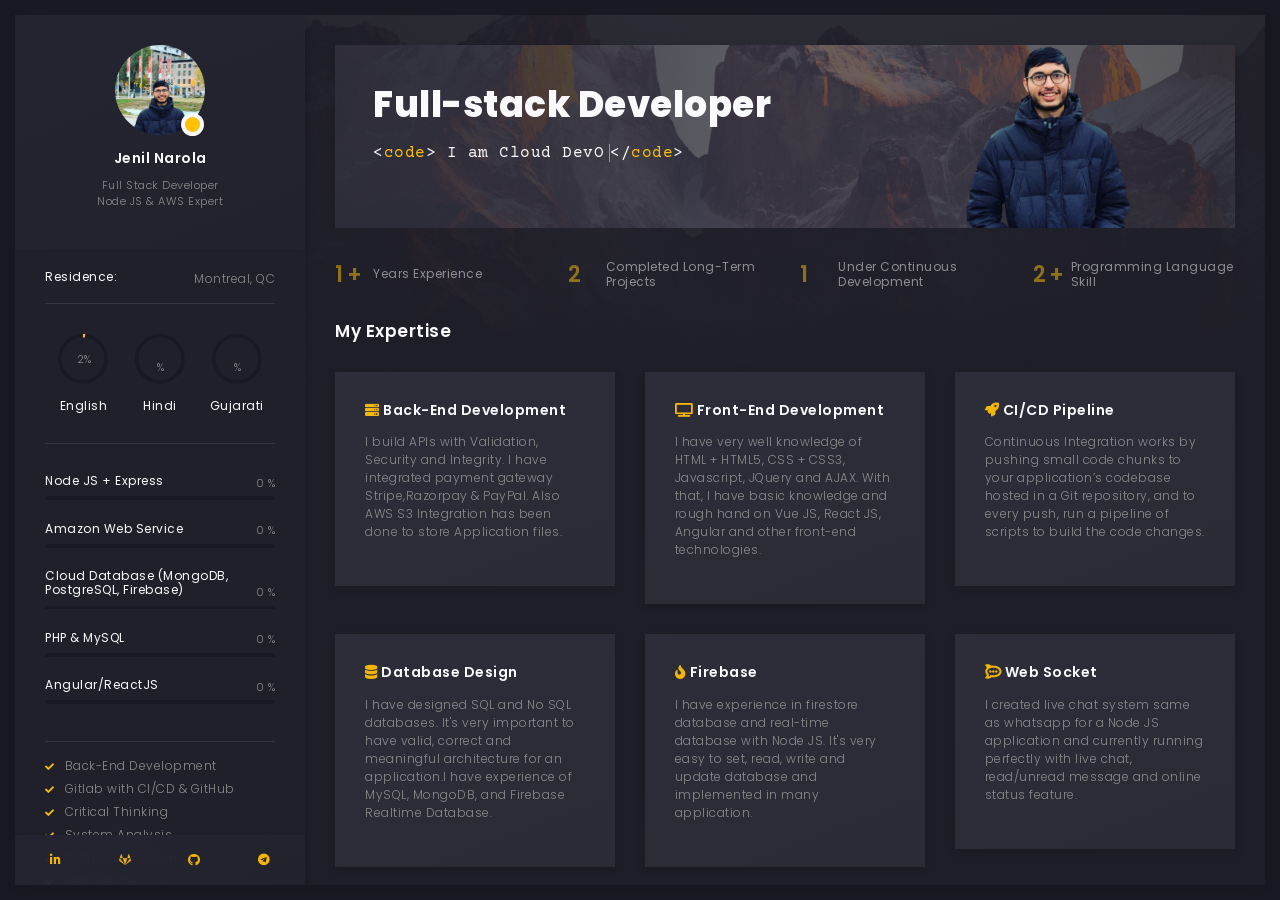
==== docs/index.html @ 5f69e9f7 "fix: Design update" ====
<!doctype html>
<html lang="en">

<head>
    <!-- Required meta tags -->
    <meta charset="utf-8">
    <meta name="viewport" content="width=device-width, initial-scale=1, shrink-to-fit=no">
    <!-- color of address bar in mobile browser -->
    <meta name="theme-color" content="#2B2B35">
    <!-- favicon  -->
    <link rel="shortcut icon" href="img/testimonials/Jenil-round.png" type="image/x-icon ">
    <!-- bootstrap css -->
    <link rel="stylesheet" href="css/plugins/bootstrap.min.css">
    <!-- font awesome css -->
    <link rel="stylesheet" href="css/plugins/font-awesome.min.css">
    <!-- swiper css -->
    <link rel="stylesheet" href="css/plugins/swiper.min.css">
    <!-- fancybox css -->
    <link rel="stylesheet" href="css/plugins/fancybox.min.css">
    <!-- main css -->
    <link rel="stylesheet" href="css/style.css">

    <title>Jenil Narola - Portfolio</title>

    <!-- Global site tag (gtag.js) - Google Analytics -->
    <script async src="https://www.googletagmanager.com/gtag/js?id=G-NXH1VWC7W2"></script>
    <script>
        window.dataLayer = window.dataLayer || [];

        function gtag() {
            dataLayer.push(arguments);
        }
        gtag('js', new Date());

        gtag('config', 'G-NXH1VWC7W2');
    </script>
    <style>
        i[class^='fas'] {
            color: #F1B608;
        }
        
        i[class^='fab'] {
            color: #F1B608;
        }
    </style>
</head>

<body>

    <!-- app -->
    <div class="art-app art-app-onepage">

        <!-- mobile top bar -->
        <div class="art-mobile-top-bar" style="padding-left: 13%;">
        </div>

        <!-- app wrapper -->
        <div class="art-app-wrapper">

            <!-- app container end -->
            <div class="art-app-container">

                <!-- info bar -->
                <div class="art-info-bar">
                    <!-- menu bar frame -->
                    <div class="art-info-bar-frame">

                        <!-- info bar header -->
                        <div class="art-info-bar-header">
                            <!-- info bar button -->
                            <a class="art-info-bar-btn" href="#">
                                <!-- icon -->
                                <div class="fas fa-ellipsis-v" style="margin-left: 59%;">&nbsp;Menu</div>

                            </a>
                            <!-- info bar button end -->
                        </div>
                        <!-- info bar header end -->

                        <!-- info bar header -->
                        <div class="art-header">
                            <!-- avatar -->
                            <div class="art-avatar">
                                <a data-fancybox="avatar" href="img/testimonials/JENIL_NAROLA.png" class="art-avatar-curtain">
                                    <img src="img/testimonials/JENIL_NAROLA.png" alt="avatar">
                                    <i class="fas fa-expand"></i>
                                </a>
                                <!-- available -->
                                <div class="art-lamp-light">
                                    <!-- add class 'art-not-available' if not available-->
                                    <div class="art-available-lamp"></div>
                                </div>
                            </div>
                            <!-- avatar end -->
                            <!-- name -->
                            <h5 class="art-name mb-10">Jenil Narola</h5>
                            <!-- post -->
                            <div class="art-sm-text">Full Stack Developer <br> Node JS & AWS Expert </div>
                        </div>
                        <!-- info bar header end -->

                        <!-- scroll frame -->
                        <div id="scrollbar2" class="art-scroll-frame">

                            <!-- info bar about -->
                            <div class="art-table p-15-15">
                                <!-- about text -->
                                <ul>
                                    <!-- country -->
                                    <li>
                                        <h6>Residence:</h6><span>Montreal, QC</span>
                                    </li>


                                </ul>
                            </div>
                            <!-- info bar about end -->

                            <!-- divider -->
                            <div class="art-ls-divider"></div>

                            <!-- language skills -->
                            <div class="art-lang-skills p-30-15">

                                <!-- skill -->
                                <div class="art-lang-skills-item">
                                    <div id="circleprog1" class="art-cirkle-progress"></div>
                                    <!-- title -->
                                    <h6>English</h6>
                                </div>
                                <!-- skill end -->

                                <!-- skill -->
                                <div class="art-lang-skills-item">
                                    <div id="circleprog2" class="art-cirkle-progress"></div>
                                    <!-- title -->
                                    <h6>Hindi</h6>
                                </div>
                                <!-- skill end -->

                                <!-- skill -->
                                <div class="art-lang-skills-item">
                                    <div id="circleprog3" class="art-cirkle-progress"></div>
                                    <!-- title -->
                                    <h6>Gujarati</h6>
                                </div>
                                <!-- skill end -->

                            </div>
                            <!-- language skills end -->

                            <!-- divider -->
                            <div class="art-ls-divider"></div>

                            <!-- hard skills -->
                            <div class="art-hard-skills p-30-15">

                                <!-- skill -->
                                <div class="art-hard-skills-item">
                                    <div class="art-skill-heading">
                                        <!-- title -->
                                        <h6>Node JS + Express</h6>
                                    </div>
                                    <!-- progressbar frame -->
                                    <div class="art-line-progress">
                                        <!-- progressbar -->
                                        <div id="lineprog1"></div>
                                    </div>
                                    <!-- progressbar frame end -->
                                </div>
                                <!-- skill end -->

                                <!-- skill -->
                                <div class="art-hard-skills-item">
                                    <div class="art-skill-heading">
                                        <!-- title -->
                                        <h6>Amazon Web Service</h6>
                                    </div>
                                    <!-- progressbar frame -->
                                    <div class="art-line-progress">
                                        <!-- progressbar -->
                                        <div id="lineprog2"></div>
                                    </div>
                                    <!-- progressbar frame end -->
                                </div>
                                <!-- skill end -->

                                <!-- skill -->
                                <div class="art-hard-skills-item">
                                    <div class="art-skill-heading">
                                        <!-- title -->
                                        <h6>Cloud Database (MongoDB, PostgreSQL, Firebase)</h6>
                                    </div>
                                    <!-- progressbar frame -->
                                    <div class="art-line-progress">
                                        <!-- progressbar -->
                                        <div id="lineprog3"></div>
                                    </div>
                                    <!-- progressbar frame end -->
                                </div>
                                <!-- skill end -->

                                <!-- skill -->
                                <div class="art-hard-skills-item">
                                    <div class="art-skill-heading">
                                        <!-- title -->
                                        <h6>PHP & MySQL</h6>
                                    </div>
                                    <!-- progressbar frame -->
                                    <div class="art-line-progress">
                                        <!-- progressbar -->
                                        <div id="lineprog4"></div>
                                    </div>
                                    <!-- progressbar frame end -->
                                </div>
                                <!-- skill end -->

                                <!-- skill -->
                                <div class="art-hard-skills-item">
                                    <div class="art-skill-heading">
                                        <!-- title -->
                                        <h6>Angular/ReactJS</h6>
                                    </div>
                                    <!-- progressbar frame -->
                                    <div class="art-line-progress">
                                        <!-- progressbar -->
                                        <div id="lineprog5"></div>
                                    </div>
                                    <!-- progressbar frame end -->
                                </div>
                                <!-- skill end -->

                            </div>
                            <!-- language skills end -->

                            <!-- divider -->
                            <div class="art-ls-divider"></div>

                            <!-- knowledge list -->
                            <ul class="art-knowledge-list p-15-0">
                                <!-- list item -->
                                <li>Back-End Development</li>
                                <!-- list item -->
                                <li>Gitlab with CI/CD & GitHub</li>
                                <!-- list item -->
                                <li>Critical Thinking</li>
                                <!-- list item -->
                                <li>System Analysis</li>
                                <!-- list item -->
                                <li>Database Design</li>
                                <!-- list item -->
                                <li>Management Skill</li>
                            </ul>
                            <!-- knowledge list end -->

                            <!-- divider -->
                            <div class="art-ls-divider"></div>

                            <!-- links frame -->
                            <div class="art-links-frame p-15-15">

                                <!-- cv button -->
                                <!-- <a href="./files/ResumeJENEEL.pdf" class="art-link" target="_blank">Download Resume</a> -->
                            </div>
                            <!-- links frame end -->

                        </div>
                        <!-- scroll frame end -->

                        <!-- sidebar social -->
                        <div class="art-ls-social">
                            <!-- social link -->
                            <a href="https://www.linkedin.com/in/jenil-narola-82038117a/" target="_blank"><i class="fab fa-linkedin-in"></i></a>
                            <!-- social link -->
                            <a href="https://gitlab.com/Jenil-narola" target="_blank"><i class="fab fa-gitlab"></i></a>
                            <!-- social link -->
                            <a href="https://github.com/Jenil-narola" target="_blank"><i class="fab fa-github"></i></a>
                            <!-- social link -->
                            <a href="https://t.me/jnarola" target="_blank"><i class="fab fa-telegram"></i></a>
                        </div>
                        <!-- sidebar social end -->

                    </div>
                    <!-- menu bar frame end -->

                </div>
                <!-- info bar end -->

                <!-- content -->
                <div class="art-content">

                    <!-- curtain -->
                    <div class="art-curtain"></div>

                    <!-- top background -->
                    <div class="art-top-bg" style="background-image: url(img/bg.jpg)">
                        <!-- overlay -->
                        <div class="art-top-bg-overlay"></div>
                        <!-- overlay end -->
                    </div>
                    <!-- top background end -->

                    <!-- swup container -->
                    <div class="transition-fade" id="swup">

                        <!-- scroll frame -->
                        <div id="scrollbar" class="art-scroll-frame">

                            <!-- container -->
                            <div class="container-fluid">

                                <!-- row -->
                                <div class="row p-60-0 p-lg-30-0 p-md-15-0">
                                    <!-- col -->
                                    <div class="col-lg-12">

                                        <!-- banner -->
                                        <div class="art-a art-banner" style="background-image: url(img/bg.jpg)">
                                            <!-- banner back -->
                                            <div class="art-banner-back"></div>
                                            <!-- banner dec -->
                                            <div class="art-banner-dec"></div>
                                            <!-- banner overlay -->
                                            <div class="art-banner-overlay">
                                                <!-- main title -->
                                                <div class="art-banner-title">
                                                    <!-- title -->
                                                    <h1 class="mb-15">Full-stack Developer</h1>
                                                    <!-- suptitle -->
                                                    <div class="art-lg-text art-code mb-25">&lt;<i>code</i>&gt; I <span class="txt-rotate" data-period="2000" data-rotate='[ "am Cloud DevOps Engineer.", "am MERN Stack developer.", "can automate your integration", "can design your system into normalized database" ]'></span>&lt;/<i>code</i>&gt;</div>
                                                    <div class="art-buttons-frame">
                                                        <!-- <a href="./files/ResumeJENEEL.pdf" class="art-btn art-btn-md" target="_blank"><span>Download Resume</span></a> -->
                                                    </div>
                                                </div>
                                                <!-- main title end -->
                                                <!-- photo -->
                                                <img src="img/testimonials/JENILNAROLA-removebg-preview.png" class="art-banner-photo" alt="Jenil Narola">
                                            </div>
                                            <!-- banner overlay end -->
                                        </div>
                                        <!-- banner end -->

                                    </div>
                                    <!-- col end -->
                                </div>
                                <!-- row end -->

                            </div>
                            <!-- container end -->

                            <!-- container -->
                            <div class="container-fluid">

                                <!-- row -->
                                <div class="row p-30-0">

                                    <!-- col -->
                                    <div class="col-md-3 col-6">

                                        <!-- couner frame -->
                                        <div class="art-counter-frame">
                                            <!-- counter -->
                                            <div class="art-counter-box">
                                                <!-- counter number -->
                                                <span class="art-counter">1.5</span><span class="art-counter-plus">+</span>
                                            </div>
                                            <!-- counter end -->
                                            <!-- title -->
                                            <h6>Years Experience</h6>
                                        </div>
                                        <!-- couner frame end -->

                                    </div>
                                    <!-- col end -->

                                    <!-- col -->
                                    <div class="col-md-3 col-6">

                                        <!-- couner frame -->
                                        <div class="art-counter-frame">
                                            <!-- counter -->
                                            <div class="art-counter-box">
                                                <!-- counter number -->
                                                <span class="art-counter">9</span>
                                            </div>
                                            <!-- counter end -->
                                            <!-- title -->
                                            <h6>Completed Long-Term Projects</h6>
                                        </div>
                                        <!-- couner frame end -->

                                    </div>
                                    <!-- col end -->

                                    <!-- col -->
                                    <div class="col-md-3 col-6">

                                        <!-- couner frame -->
                                        <div class="art-counter-frame">
                                            <!-- counter -->
                                            <div class="art-counter-box">
                                                <!-- counter number -->
                                                <span class="art-counter">4</span>
                                            </div>
                                            <!-- counter end -->
                                            <!-- title -->
                                            <h6>Under Continuous Development</h6>
                                        </div>
                                        <!-- couner frame end -->

                                    </div>
                                    <!-- col end -->

                                    <!-- col -->
                                    <div class="col-md-3 col-6">

                                        <!-- couner frame -->
                                        <div class="art-counter-frame">
                                            <!-- counter -->
                                            <div class="art-counter-box">
                                                <!-- counter number -->
                                                <span class="art-counter">6</span><span class="art-counter-plus">+</span>
                                            </div>
                                            <!-- counter end -->
                                            <!-- title -->
                                            <h6>Programming Language Skill</h6>
                                        </div>
                                        <!-- couner frame end -->

                                    </div>
                                    <!-- col end -->

                                </div>
                                <!-- row end -->

                            </div>
                            <!-- container end -->

                            <!-- container [MY EXPERTISE] -->
                            <div class="container-fluid">

                                <!-- row -->
                                <div class="row">

                                    <!-- col -->
                                    <div class="col-lg-12">

                                        <!-- section title -->
                                        <div class="art-section-title">
                                            <!-- title frame -->
                                            <div class="art-title-frame">
                                                <!-- title -->
                                                <h4>My Expertise</h4>
                                            </div>
                                            <!-- title frame end -->
                                        </div>
                                        <!-- section title end -->

                                    </div>
                                    <!-- col end -->

                                    <!-- col -->
                                    <div class="col-lg-4 col-md-6">

                                        <!-- service -->
                                        <div class="art-a art-service-icon-box">
                                            <!-- service content -->
                                            <div class="art-service-ib-content">
                                                <!-- title -->
                                                <h5 class="mb-15"> <i class="fas fa-server"></i> Back-End Development</h5>
                                                <!-- text -->
                                                <div class="mb-15">I build APIs with Validation, Security and Integrity. I have integrated payment gateway Stripe,Razorpay & PayPal. Also AWS S3 Integration has been done to store Application files.</div>
                                            </div>
                                            <!-- service content end -->
                                        </div>
                                        <!-- service end -->

                                    </div>
                                    <!-- col end -->

                                    <!-- col -->
                                    <div class="col-lg-4 col-md-6">

                                        <!-- service -->
                                        <div class="art-a art-service-icon-box">
                                            <!-- service content -->
                                            <div class="art-service-ib-content">
                                                <!-- title -->
                                                <h5 class="mb-15"> <i class="fas fa-tv"></i> Front-End Development</h5>
                                                <!-- text -->
                                                <div class="mb-15">I have very well knowledge of HTML + HTML5, CSS + CSS3, Javascript, JQuery and AJAX. With that, I have basic knowledge and rough hand on Vue JS, React JS, Angular and other front-end technologies. </div>
                                            </div>
                                            <!-- service content end -->
                                        </div>
                                        <!-- service end -->

                                    </div>
                                    <!-- col end -->

                                    <!-- col -->
                                    <div class="col-lg-4 col-md-6">

                                        <!-- service -->
                                        <div class="art-a art-service-icon-box">
                                            <!-- service content -->
                                            <div class="art-service-ib-content">
                                                <!-- title -->
                                                <h5 class="mb-15"> <i class="fas fa-rocket"></i> CI/CD Pipeline</h5>
                                                <!-- text -->
                                                <div class="mb-15">Continuous Integration works by pushing small code chunks to your application’s codebase hosted in a Git repository, and to every push, run a pipeline of scripts to build the code changes. </div>
                                            </div>
                                            <!-- service content end -->
                                        </div>
                                        <!-- service end -->

                                    </div>
                                    <!-- col end -->

                                    <!-- col -->
                                    <div class="col-lg-4 col-md-6">

                                        <!-- service -->
                                        <div class="art-a art-service-icon-box">
                                            <!-- service content -->
                                            <div class="art-service-ib-content">
                                                <!-- title -->
                                                <h5 class="mb-15"><i class="fas fa-database"></i> Database Design</h5>
                                                <!-- text -->
                                                <div class="mb-15">I have designed SQL and No SQL databases. It's very important to have valid, correct and meaningful architecture for an application.I have experience of MySQL, MongoDB, and Firebase Realtime Database.
                                                </div>
                                            </div>
                                            <!-- service content end -->
                                        </div>
                                        <!-- service end -->

                                    </div>
                                    <!-- col end -->
                                    <!-- col -->
                                    <div class="col-lg-4 col-md-6">

                                        <!-- service -->
                                        <div class="art-a art-service-icon-box">
                                            <!-- service content -->
                                            <div class="art-service-ib-content">
                                                <!-- title -->
                                                <h5 class="mb-15"><i class="fas fa-fire"></i> Firebase</h5>
                                                <!-- text -->
                                                <div class="mb-15">I have experience in firestore database and real-time database with Node JS. It's very easy to set, read, write and update database and implemented in many application.
                                                </div>
                                            </div>
                                            <!-- service content end -->
                                        </div>
                                        <!-- service end -->

                                    </div>
                                    <!-- col end -->

                                    <!-- col -->
                                    <div class="col-lg-4 col-md-6">

                                        <!-- service -->
                                        <div class="art-a art-service-icon-box">
                                            <!-- service content -->
                                            <div class="art-service-ib-content">
                                                <!-- title -->
                                                <h5 class="mb-15"><i class="fab fa-rocketchat"></i> Web Socket</h5>
                                                <!-- text -->
                                                <div class="mb-15">I created live chat system same as whatsapp for a Node JS application and currently running perfectly with live chat, read/unread message and online status feature.
                                                </div>
                                            </div>
                                            <!-- service content end -->
                                        </div>
                                        <!-- service end -->

                                    </div>
                                    <!-- col end -->

                                    <!-- col -->
                                    <div class="col-lg-4 col-md-6">

                                        <!-- service -->
                                        <div class="art-a art-service-icon-box">
                                            <!-- service content -->
                                            <div class="art-service-ib-content">
                                                <!-- title -->
                                                <h5 class="mb-15"><i class="fas fa-clock"></i> Cron Jobs / Custom Scheduler</h5>
                                                <!-- text -->
                                                <div class="mb-15">I have implemented many scheduler to send email and sms for various purposes such as marketing and reminder. Scheduler makes users active on platform and keep in touch with application.
                                                </div>
                                            </div>
                                            <!-- service content end -->
                                        </div>
                                        <!-- service end -->

                                    </div>
                                    <!-- col end -->
                                    <!-- col -->
                                    <div class="col-lg-4 col-md-6">

                                        <!-- service -->
                                        <div class="art-a art-service-icon-box">
                                            <!-- service content -->
                                            <div class="art-service-ib-content">
                                                <!-- title -->
                                                <h5 class="mb-15"><i class="fab fa-mixcloud"></i> AWS EC2</h5>
                                                <!-- text -->
                                                <div class="mb-15">I have adequate knowledge of Elastic Compute Cloud (EC2) with Elastic Block Storage (EBS) and Elastic IP. I have configured many applications in EC2 instance.
                                                </div>
                                            </div>
                                            <!-- service content end -->
                                        </div>
                                        <!-- service end -->

                                    </div>
                                    <!-- col end -->
                                    <!-- col -->
                                    <div class="col-lg-4 col-md-6">

                                        <!-- service -->
                                        <div class="art-a art-service-icon-box">
                                            <!-- service content -->
                                            <div class="art-service-ib-content">
                                                <!-- title -->
                                                <h5 class="mb-15"><i class="fas fa-network-wired"></i> AWS Load Balancer and Auto Scaling</h5>
                                                <!-- text -->
                                                <div class="mb-15">I can configure load balancer to route request or configure proxy to its dedicated endpoint server. It'll also scale servers horizontally.</div>
                                            </div>
                                            <!-- service content end -->
                                        </div>
                                        <!-- service end -->

                                    </div>
                                    <!-- col end -->

                                    <!-- col -->
                                    <div class="col-lg-4 col-md-6">

                                        <!-- service -->
                                        <div class="art-a art-service-icon-box">
                                            <!-- service content -->
                                            <div class="art-service-ib-content">
                                                <!-- title -->
                                                <h5 class="mb-15"><i class="fas fa-server"></i> AWS Beanstalk</h5>
                                                <!-- text -->
                                                <div class="mb-15">I have integrated Node JS application in AWS beanstalk with load balancer and auto scaling policy. I can make runnable application on multiple environments.</div>
                                            </div>
                                            <!-- service content end -->
                                        </div>
                                        <!-- service end -->

                                    </div>
                                    <!-- col end -->

                                    <!-- col -->
                                    <div class="col-lg-4 col-md-6">

                                        <!-- service -->
                                        <div class="art-a art-service-icon-box">
                                            <!-- service content -->
                                            <div class="art-service-ib-content">
                                                <!-- title -->
                                                <h5 class="mb-15"><i class="fas fa-hdd"></i> AWS S3 Storage & Cloudfront</h5>
                                                <!-- text -->
                                                <div class="mb-15">I have configured S3 storage with its bucket access policy to allowed public or domain specific request using Cloudfront origin access identity (OAI).</div>
                                            </div>
                                            <!-- service content end -->
                                        </div>
                                        <!-- service end -->

                                    </div>
                                    <!-- col end -->
                                    <!-- col -->
                                    <div class="col-lg-4 col-md-6">

                                        <!-- service -->
                                        <div class="art-a art-service-icon-box">
                                            <!-- service content -->
                                            <div class="art-service-ib-content">
                                                <!-- title -->
                                                <h5 class="mb-15"> <i class="fab fa-windows"></i> OS Experience</h5>
                                                <!-- text -->
                                                <div class="mb-15">I have adequate knowledge and experienced about operating system. I'm able to manage Windows, Ubuntu and Linux Servers.</div>
                                            </div>
                                            <!-- service content end -->
                                        </div>
                                        <!-- service end -->

                                    </div>
                                    <!-- col end -->

                                </div>
                                <!-- row end -->

                            </div>
                            <!-- container end -->

                            <div class="container-fluid">

                                <!-- row -->
                                <div class="row">

                                    <!-- col -->
                                    <div class="col-lg-12">

                                        <!-- section title -->
                                        <div class="art-section-title">
                                            <!-- title frame -->
                                            <div class="art-title-frame">
                                                <!-- title -->
                                                <h4>Source Code Management</h4>
                                            </div>
                                            <!-- title frame end -->
                                        </div>
                                        <!-- section title end -->

                                    </div>
                                    <!-- col end -->

                                    <!-- col -->
                                    <div class="col-lg-4 col-md-6">

                                        <!-- service -->
                                        <div class="art-a art-service-icon-box">
                                            <!-- service content -->
                                            <div class="art-service-ib-content">
                                                <!-- title -->
                                                <h5 class="mb-15"><i class="fab fa-github"></i> Github</h5>
                                                <!-- text -->
                                                <div class="mb-15">I am well experienced in GitHub with administrative access on various project to handle branches with corresponding versioning and environments. I did code review from pull request and merge to respected
                                                    branches successfully.</div>
                                            </div>
                                            <!-- service content end -->
                                        </div>
                                        <!-- service end -->

                                    </div>
                                    <!-- col end -->

                                    <!-- col -->
                                    <div class="col-lg-4 col-md-6">

                                        <!-- service -->
                                        <div class="art-a art-service-icon-box">
                                            <!-- service content -->
                                            <div class="art-service-ib-content">
                                                <!-- title -->
                                                <h5 class="mb-15"><i class="fab fa-gitlab"></i> Gitlab</h5>
                                                <!-- text -->
                                                <div class="mb-15">I have hands on experience in gitlab with projects and groups. I have handled CI/CD with protected variables and branches. I have administrative access for applications to manage user access, issue, pull
                                                    request and merge request. </div>
                                            </div>
                                            <!-- service content end -->
                                        </div>
                                        <!-- service end -->

                                    </div>
                                    <!-- col end -->

                                    <!-- col -->
                                    <div class="col-lg-4 col-md-6">

                                        <!-- service -->
                                        <div class="art-a art-service-icon-box">
                                            <!-- service content -->
                                            <div class="art-service-ib-content">
                                                <!-- title -->
                                                <h5 class="mb-15"><i class="fab fa-bitbucket"></i> BitBucket</h5>
                                                <!-- text -->
                                                <div class="mb-15" style="margin-bottom: 18%;">I have basic knowledge on bitbucket and it's depended on git technology so it's very easy to accept the this SaaS for any project. </div>
                                            </div>
                                            <!-- service content end -->
                                        </div>
                                        <!-- service end -->
                                    </div>
                                    <!-- col end -->

                                </div>
                                <!-- row end -->

                            </div>
                            <!-- container end -->

                            <!-- container [PROJECT MANAGEMENT] -->
                            <div class="container-fluid">

                                <!-- row -->
                                <div class="row">

                                    <!-- col -->
                                    <div class="col-lg-12">

                                        <!-- section title -->
                                        <div class="art-section-title">
                                            <!-- title frame -->
                                            <div class="art-title-frame">
                                                <!-- title -->
                                                <h4>Project Management</h4>
                                            </div>
                                            <!-- title frame end -->
                                        </div>
                                        <!-- section title end -->

                                    </div>
                                    <!-- col end -->

                                    <!-- col -->
                                    <div class="col-lg-4 col-md-6">

                                        <!-- service -->
                                        <div class="art-a art-service-icon-box">
                                            <!-- service content -->
                                            <div class="art-service-ib-content">
                                                <!-- title -->
                                                <h5 class="mb-15"><i class="fas fa-layer-group"></i> Scrum</h5>
                                                <!-- text -->
                                                <div class="mb-15">I have worked in team with SCRUM methodology for developing, delivering and sustaining complex products.</div>
                                            </div>
                                            <!-- service content end -->
                                        </div>
                                        <!-- service end -->

                                    </div>
                                    <!-- col end -->

                                    <!-- col -->
                                    <div class="col-lg-4 col-md-6">

                                        <!-- service -->
                                        <div class="art-a art-service-icon-box">
                                            <!-- service content -->
                                            <div class="art-service-ib-content">
                                                <!-- title -->
                                                <h5 class="mb-15"><i class="fas fa-recycle"></i> Agile</h5>
                                                <!-- text -->
                                                <div class="mb-15">I have also experience agile practice for iterative approach to project management and software development.</div>
                                            </div>
                                            <!-- service content end -->
                                        </div>
                                        <!-- service end -->

                                    </div>
                                    <!-- col end -->

                                    <!-- col -->
                                    <div class="col-lg-4 col-md-6">

                                        <!-- service -->
                                        <div class="art-a art-service-icon-box">
                                            <!-- service content -->
                                            <div class="art-service-ib-content">
                                                <!-- title -->
                                                <h5 class="mb-15"><i class="fab fa-dev"></i> DevOps</h5>
                                                <!-- text -->
                                                <div class="mb-15">I personally implemented a project using DevOps methodology which allows me to quick bug fix and improvement of product.</div>
                                            </div>
                                            <!-- service content end -->
                                        </div>
                                        <!-- service end -->

                                    </div>
                                    <!-- col end -->

                                    <!-- col -->
                                    <div class="col-lg-4 col-md-6">

                                        <!-- service -->
                                        <div class="art-a art-service-icon-box">
                                            <!-- service content -->
                                            <div class="art-service-ib-content">
                                                <!-- title -->
                                                <h5 class="mb-15"><i class="fab fa-trello"></i> Jira / Trello</h5>
                                                <!-- text -->
                                                <div class="mb-15">Both SaaS are easy to task management (Kanban Method/Approach) for any application and I prefer both for respected client on his projects. </div>
                                            </div>
                                            <!-- service content end -->
                                        </div>
                                        <!-- service end -->

                                    </div>
                                    <!-- col end -->

                                </div>
                                <!-- row end -->

                            </div>
                            <!-- container end -->

                            <!-- container [CONTACT INFORMATION] -->
                            <div class="container-fluid">

                                <!-- row -->
                                <div class="row p-30-0">

                                    <!-- col -->
                                    <div class="col-lg-12">

                                        <!-- section title -->
                                        <div class="art-section-title">
                                            <!-- title frame -->
                                            <div class="art-title-frame">
                                                <!-- title -->
                                                <h4>Contact information</h4>
                                            </div>
                                            <!-- title frame end -->
                                        </div>
                                        <!-- section title end -->

                                    </div>
                                    <!-- col end -->
                                    <!-- col -->
                                    <div class="col-lg-4">
                                        <!-- contact card -->
                                        <div class="art-a art-card">
                                            <div class="art-table p-15-15">
                                                <ul>
                                                    <li>
                                                        <h6>Country:</h6><span>Canada</span>
                                                    </li>
                                                    <li>
                                                        <h6>LinkedIn:</h6><a href="https://www.linkedin.com/in/jenil-narola" target="_blank">View Profile</a>
                                                    </li>
                                                </ul>
                                            </div>
                                        </div>
                                        <!-- contact card end -->
                                    </div>
                                    <!-- col end -->
                                    <!-- col -->
                                    <div class="col-lg-4">
                                        <!-- contact card -->
                                        <div class="art-a art-card">
                                            <div class="art-table p-15-15">
                                                <ul>
                                                    <li>
                                                        <h6>Email:</h6><span>jenilnarola@gmail.com</span>
                                                    </li>
                                                    <li>
                                                        <h6>Github:</h6><a href="https://github.com/Jenil-narola" target="_blank">View Profile</a>
                                                    </li>
                                                </ul>
                                            </div>
                                        </div>
                                        <!-- contact card end -->
                                    </div>
                                    <!-- col end -->
                                    <!-- col -->
                                    <div class="col-lg-4">
                                        <!-- contact card -->
                                        <div class="art-a art-card">
                                            <div class="art-table p-15-15">
                                                <ul>
                                                    <li>
                                                        <h6>Upwork:</h6><a href="https://www.upwork.com/freelancers/~01847efbf9829d2ab3" target="_blank">View Profile</a>
                                                    </li>

                                                    <li>
                                                        <h6>Gitlab:</h6><a href="https://gitlab.com/Jenil-narola" target="_blank">View Profile</a>
                                                    </li>
                                                </ul>
                                            </div>
                                        </div>
                                        <!-- contact card end -->

                                    </div>
                                    <!-- col end -->

                                    <!-- col -->
                                    <div class="col-lg-12 d-none">

                                        <!-- section title -->
                                        <div class="art-section-title">
                                            <!-- title frame -->
                                            <div class="art-title-frame">
                                                <!-- title -->
                                                <h4>Get in touch</h4>
                                            </div>
                                            <!-- title frame end -->
                                        </div>
                                        <!-- section title end -->

                                        <!-- contact form frame -->
                                        <div class="art-a art-card">

                                            <!-- contact form -->
                                            <form id="form" class="art-contact-form">
                                                <!-- form field -->
                                                <div class="art-form-field">
                                                    <!-- name input -->
                                                    <input id="name" name="name" class="art-input" type="text" placeholder="Name" required>
                                                    <!-- label -->
                                                    <label for="name"><i class="fas fa-user"></i></label>
                                                </div>
                                                <!-- form field end -->
                                                <!-- form field -->
                                                <div class="art-form-field">
                                                    <!-- email input -->
                                                    <input id="email" name="email" class="art-input" type="email" placeholder="Email" required>
                                                    <!-- label -->
                                                    <label for="email"><i class="fas fa-at"></i></label>
                                                </div>
                                                <!-- form field end -->
                                                <!-- form field -->
                                                <div class="art-form-field">
                                                    <!-- message textarea -->
                                                    <textarea id="message" name="text" class="art-input" placeholder="Message" required></textarea>
                                                    <!-- label -->
                                                    <label for="message"><i class="far fa-envelope"></i></label>
                                                </div>
                                                <!-- form field end -->
                                                <!-- button -->
                                                <div class="art-submit-frame">
                                                    <button class="art-btn art-btn-md art-submit" type="submit"><span>Send message</span></button>
                                                    <!-- success -->
                                                    <div class="art-success">Success <i class="fas fa-check"></i></div>
                                                </div>
                                            </form>
                                            <!-- contact form end -->

                                        </div>
                                        <!-- contact form frame end -->

                                    </div>
                                    <!-- col end -->

                                </div>
                                <!-- row end -->

                            </div>
                            <!-- container end -->

                            <!-- container [WORKS] -->
                            <div class="container-fluid">

                                <!-- row -->
                                <div class="row p-30-0">

                                    <!-- col -->
                                    <div class="col-lg-12">

                                        <!-- section title -->
                                        <div class="art-section-title">
                                            <!-- title frame -->
                                            <div class="art-title-frame">
                                                <!-- title -->
                                                <h4>Works</h4>
                                            </div>
                                            <!-- title frame end -->
                                            <!-- right frame -->
                                            <div class="art-right-frame d-none">
                                                <!-- filter -->
                                                <div class="art-filter">
                                                    <!-- filter link -->
                                                    <a href="#" data-filter="*" class="art-link art-current">All Categories</a>
                                                    <!-- filter link -->
                                                    <a href="#" data-filter=".admin_portal" class="art-link">Administrator Portal</a>
                                                    <!-- filter link -->
                                                    <a href="#" data-filter=".logos" class="art-link"></a>
                                                    <!-- filter link -->
                                                    <a href="#" data-filter=".drawings" class="art-link">Drawings</a>
                                                    <!-- filter link -->
                                                    <a href="#" data-filter=".ui" class="art-link">UI Elements</a>
                                                </div>
                                                <!-- filter end -->
                                            </div>
                                            <!-- right frame end -->
                                        </div>
                                        <!-- section title end -->

                                    </div>
                                    <!-- col end -->

                                    <div class="art-grid art-grid-3-col art-gallery">

                                        <!-- grid item -->
                                        <div class="art-grid-item webTemplates">
                                            <!-- grid item frame -->
                                            <a data-fancybox="gallery" href="img/works/original-size/FWG.png" class="art-a art-portfolio-item-frame art-horizontal">
                                                <!-- img -->
                                                <img src="img/works/original-size/FWG.png" alt="item">
                                                <!-- zoom icon -->
                                                <span class="art-item-hover"><i class="fas fa-expand"></i></span>
                                            </a>
                                            <!-- grid item frame end -->
                                            <!-- description -->
                                            <div class="art-item-description">
                                                <!-- title -->
                                                <h5 class="mb-15">Fitness With Gomzi</h5>
                                                <div class="mb-15">Best Dietitian & Nutritionist in Surat</div>
                                                <!-- button -->
                                                <a href="https://fitnesswithgomzi.com/" target="_blank" class="art-link art-color-link art-w-chevron">Visit Website</a>
                                            </div>
                                            <!-- description end -->

                                        </div>
                                        <!-- grid item end -->

                                        <!-- grid item -->
                                        <div class="art-grid-item logos">
                                            <!-- grid item frame -->
                                            <a data-fancybox="gallery" href="img/works/original-size/FG-DIGITAL.png" class="art-a art-portfolio-item-frame art-vertical">
                                                <!-- img -->
                                                <img src="img/works/original-size/FG-DIGITAL.png" alt="item">
                                                <!-- zoom icon -->
                                                <span class="art-item-hover"><i class="fas fa-expand"></i></span>
                                            </a>
                                            <!-- grid item frame end -->
                                            <!-- description -->
                                            <div class="art-item-description">
                                                <!-- title -->
                                                <h5 class="mb-15">FG Digital</h5>
                                                <div class="mb-15">Project Management System for Client and Client Portal</div>
                                                <!-- button -->
                                                <a href="https://fgdigitals.com/fg-pms.html" target="_blank" class="art-link art-color-link art-w-chevron">Visit Website</a>
                                            </div>
                                            <!-- description end -->

                                        </div>
                                        <!-- grid item end -->

                                        <!-- grid item -->
                                        <div class="art-grid-item drawings">
                                            <!-- grid item frame -->
                                            <a data-fancybox="gallery" href="img/works/original-size/FG-DIGITAL-FREEDOM.png" class="art-a art-portfolio-item-frame art-square">
                                                <!-- img -->
                                                <img src="img/works/original-size/FG-DIGITAL-FREEDOM.png" alt="item">
                                                <!-- zoom icon -->
                                                <span class="art-item-hover"><i class="fas fa-expand"></i></span>
                                            </a>
                                            <!-- grid item frame end -->
                                            <!-- description -->
                                            <div class="art-item-description">
                                                <!-- title -->
                                                <h5 class="mb-15">Digital Freedom</h5>
                                                <div class="mb-15">Freedom Program for Corporate to grow their business </div>
                                                <!-- button -->
                                                <a href="https://fgdigitals.com/digital-freedom-program.html" target="_blank" class="art-link art-color-link art-w-chevron">Visit Website</a>
                                            </div>
                                            <!-- description end -->

                                        </div>
                                        <!-- grid item end -->

                                        <!-- grid item -->
                                        <div class="art-grid-item ui">
                                            <!-- grid item frame -->
                                            <a data-fancybox="gallery" href="img/works/original-size/FG-MEALS.png" class="art-a art-portfolio-item-frame art-vertical">
                                                <!-- img -->
                                                <img src="img/works/original-size/FG-MEALS.png" alt="item">
                                                <!-- zoom icon -->
                                                <span class="art-item-hover"><i class="fas fa-expand"></i></span>
                                            </a>
                                            <!-- grid item frame end -->
                                            <!-- description -->
                                            <div class="art-item-description">
                                                <!-- title -->
                                                <h5 class="mb-15">FG Meals</h5>
                                                <div class="mb-15">Diet Food Delivery with Customization Full Day Meals</div>
                                                <!-- button -->
                                                <a href="https://fgmeals.com/" target="_blank" class="art-link art-color-link art-w-chevron">Visit Website</a>
                                            </div>
                                            <!-- description end -->

                                        </div>
                                        <!-- grid item end -->

                                        <!-- grid item -->
                                        <div class="art-grid-item webTemplates">
                                            <!-- grid item frame -->
                                            <a data-fancybox="gallery" href="img/works/original-size/FG-IIT.png" class="art-a art-portfolio-item-frame art-square">
                                                <!-- img -->
                                                <img src="img/works/original-size/FG-IIT.png" alt="item">
                                                <!-- zoom icon -->
                                                <span class="art-item-hover"><i class="fas fa-expand"></i></span>
                                            </a>
                                            <!-- grid item frame end -->
                                            <!-- description -->
                                            <div class="art-item-description">
                                                <!-- title -->
                                                <h5 class="mb-15">FG IIT</h5>
                                                <div class="mb-15">Online Teaching Portal with Examination and Certificate Distribution System</div>
                                                <!-- button -->
                                                <a href="https://fgit.in/" target="_blank" class="art-link art-color-link art-w-chevron">Visit Website</a>
                                            </div>
                                            <!-- description end -->

                                        </div>
                                        <!-- grid item end -->


                                    </div>

                                </div>
                                <!-- row end -->

                            </div>
                            <!-- container end -->

                            <!-- container [CERTIFICATES] -->
                            <div class="container-fluid">

                                <!-- row -->
                                <div class="row">

                                    <!-- col -->
                                    <div class="col-lg-6">

                                        <!-- section title -->
                                        <div class="art-section-title">
                                            <!-- title frame -->
                                            <div class="art-title-frame">
                                                <!-- title -->
                                                <h4>Certificates</h4>
                                            </div>
                                            <!-- title frame end -->
                                        </div>
                                        <!-- section title end -->

                                        <!-- timeline -->
                                        <div class="art-timeline art-gallery" id="history">
                                            <div class="art-timeline-item">
                                                <div class="art-timeline-mark-light"></div>
                                                <div class="art-timeline-mark"></div>

                                                <div class="art-a art-timeline-content">
                                                    <div class="art-card-header">
                                                        <div class="art-left-side">
                                                            <h5>Scientific Entrepreneurship</h5>
                                                            <div class="art-el-suptitle mb-15">Quebec Scientific Entrepreneurship</div>

                                                        </div>

                                                        <div class="art-right-side">
                                                            <span class="art-date">3 September, 2020</span>
                                                        </div>
                                                    </div>

                                                    <p>I have successfully completed training and understood whole flow of process of software development from requirement to product launch.</p>
                                                    <a href="https://access.qcse.ca/certificates/0d46024a3e1e497e86d1aa23336e57ca" class="art-link art-color-link art-w-chevron" target="_blank">View Certificate</a>
                                                </div>
                                            </div>

                                        </div>
                                        <!-- timeline end -->

                                    </div>
                                    <div class="col-lg-6">

                                        <!-- section title -->
                                        <div class="art-section-title">
                                            <!-- title frame -->
                                            <div class="art-title-frame">
                                                <!-- title -->
                                                <h4>Personal Projects</h4>
                                            </div>
                                            <!-- title frame end -->
                                        </div>
                                        <!-- section title end -->

                                        <!-- timeline -->
                                        <div class="art-timeline">

                                            <div class="art-timeline-item">
                                                <div class="art-timeline-mark-light"></div>
                                                <div class="art-timeline-mark"></div>

                                            </div>

                                            <div class="art-timeline-item">
                                                <div class="art-timeline-mark-light"></div>
                                                <div class="art-timeline-mark"></div>


                                                <div class="art-a art-timeline-content">
                                                    <div class="art-card-header">
                                                        <div class="art-left-side">
                                                            <h5>School Score</h5>
                                                            <div class="art-el-suptitle mb-15">Online School Management Platform</div>
                                                        </div>
                                                        <div class="art-right-side">
                                                            <span class="art-date">July 2019 - Present</span>
                                                        </div>
                                                    </div>
                                                    <p>A Online Educational Institute Management and Student Communication Platform. I'm founder of this project and hope to release it out on web as soon as possible.</p>
                                                    <a data-fancybox="recommendation" href="#art-recomendation-popup-1" class="art-link art-color-link art-w-chevron">Co-Founder Context</a>
                                                    <a href="https://www.schoolscore.in" class="art-link art-color-link art-w-chevron" target="_blank">Visit Website</a>
                                                </div>

                                                <!-- popup -->
                                                <div class="art-recomendation-popup" style="display: none;" id="art-recomendation-popup-1">

                                                    <!-- testimonial -->
                                                    <div class="art-a art-testimonial">
                                                        <!-- testimonial body -->
                                                        <div class="testimonial-body">

                                                            <!-- name -->
                                                            <h5>Smit Luvani</h5>
                                                            <div class="art-el-suptitle mb-15">Co-Founder</div>
                                                            <!-- text -->
                                                            <div class="mb-15">I am working on this project with Jenil Narola. I really appreciate efforts given by Jenil Narola to make it online for free. I really recommend people to check it out.</div>
                                                        </div>
                                                        <!-- testimonial body end -->
                                                        <!-- testimonial footer -->
                                                        <div class="art-testimonial-footer">
                                                            <div class="art-left-side">
                                                                <!-- star rate -->
                                                                <ul class="art-star-rate">
                                                                    <li><i class="fas fa-star"></i></li>
                                                                    <li><i class="fas fa-star"></i></li>
                                                                    <li><i class="fas fa-star"></i></li>
                                                                    <li><i class="fas fa-star"></i></li>
                                                                    <li><i class="fas fa-star"></i></li>
                                                                </ul>
                                                                <!-- star rate end -->
                                                            </div>
                                                            <div class="art-right-side">

                                                            </div>
                                                        </div>
                                                        <!-- testimonial footer end -->
                                                    </div>
                                                    <!-- testimonial end -->

                                                </div>
                                                <!-- popup end -->
                                            </div>
                                        </div>
                                        <!-- timeline end -->
                                    </div>
                                    <!-- col end -->
                                </div>
                                <!-- row end -->
                            </div>
                            <!-- container end -->

                            <!-- container [RECOMMENDATIONS & CLIENT REVIEWS] -->
                            <div class="container-fluid">

                                <!-- row -->
                                <div class="row">

                                    <!-- col -->
                                    <div class="col-lg-12">

                                        <!-- section title -->
                                        <div class="art-section-title">
                                            <!-- title frame -->
                                            <div class="art-title-frame">
                                                <!-- title -->
                                                <h4>Recommendations & Client Reviews</h4>
                                            </div>
                                            <!-- title frame end -->
                                        </div>
                                        <!-- section title end -->

                                    </div>
                                    <!-- col end -->

                                    <!-- col -->
                                    <div class="col-lg-12">

                                        <!-- slider container -->
                                        <div class="swiper-container art-testimonial-slider" style="overflow: visible">
                                            <!-- slider wrapper -->
                                            <!-- <div class="swiper-wrapper"> -->
                                            <!-- slide -->
                                            <div class="swiper-slide">

                                                <!-- testimonial -->
                                                <div class="art-a art-testimonial">
                                                    <!-- testimonial body -->
                                                    <div class="testimonial-body">
                                                        <!-- photo -->
                                                        <img class="art-testimonial-face" src="img/testimonials/chely_torres.jpg" alt="face">
                                                        <!-- name -->
                                                        <h5>Chely Torres</h5>
                                                        <div class="art-el-suptitle mb-15"><a href="#">President at Gestion et Production NINA / TV & Radio Host</a></div>
                                                        <!-- text -->
                                                        <div class="mb-15">Jenil, went beyond my expectations! He was always available to respond my questions. I am very pleased with the results and most importantly, the quality of his work!</div>
                                                    </div>
                                                    <!-- testimonial body end -->
                                                    <!-- testimonial footer -->
                                                    <div class="art-testimonial-footer">
                                                        <div class="art-left-side">
                                                            <!-- star rate -->
                                                            <ul class="art-star-rate">
                                                                <li><i class="fas fa-star"></i></li>
                                                                <li><i class="fas fa-star"></i></li>
                                                                <li><i class="fas fa-star"></i></li>
                                                                <li><i class="fas fa-star"></i></li>
                                                                <li><i class="fas fa-star"></i></li>
                                                            </ul>
                                                            <!-- star rate end -->
                                                        </div>
                                                        <div class="art-right-side">

                                                        </div>
                                                    </div>
                                                    <!-- testimonial footer end -->
                                                </div>
                                                <!-- testimonial end -->

                                            </div>
                                            <!-- slide end -->
                                            <div class="swiper-slide mt-3">

                                                <!-- testimonial -->
                                                <div class="art-a art-testimonial">
                                                    <!-- testimonial body -->
                                                    <div class="testimonial-body">
                                                        <!-- photo -->
                                                        <img class="art-testimonial-face" src="img/testimonials/DT_GAUTAM_JANI.jpeg" alt="face">
                                                        <!-- name -->
                                                        <h5>Dt. Gautam Jani</h5>
                                                        <div class="art-el-suptitle mb-15"> <a href="https://fggroup.in/" target="_blank">Founder of FG Group</a> </div>
                                                        <!-- text -->
                                                        <div class="mb-15">I am working with Jenil Narola since 2019. He is very punctual, hard working and experienced developer. I would like to recommend Jenil for better development of application.</div>
                                                    </div>
                                                    <!-- testimonial body end -->
                                                    <!-- testimonial footer -->
                                                    <div class="art-testimonial-footer">
                                                        <div class="art-left-side">
                                                            <!-- star rate -->
                                                            <ul class="art-star-rate">
                                                                <li><i class="fas fa-star"></i></li>
                                                                <li><i class="fas fa-star"></i></li>
                                                                <li><i class="fas fa-star"></i></li>
                                                                <li><i class="fas fa-star"></i></li>
                                                                <li><i class="fas fa-star"></i></li>
                                                            </ul>
                                                            <!-- star rate end -->
                                                        </div>
                                                        <div class="art-right-side">
                                                            Managed Directly · Apr 2021
                                                        </div>
                                                    </div>
                                                    <!-- testimonial footer end -->
                                                </div>
                                                <!-- testimonial end -->

                                            </div>
                                            <!-- slide -->
                                            <div class="swiper-slide mt-3">

                                                <!-- testimonial -->
                                                <div class="art-a art-testimonial">
                                                    <!-- testimonial body -->
                                                    <div class="testimonial-body">
                                                        <!-- photo -->
                                                        <img class="art-testimonial-face" src="img/testimonials/1605631049787.jpg" alt="face">
                                                        <!-- name -->
                                                        <h5>Dara Aghamirkarimi</h5>
                                                        <div class="art-el-suptitle mb-15"><a href="#">Lecturer at Lasalle College</a></div>
                                                        <!-- text -->
                                                        <div class="mb-15">Jenil is my student with full of confidence. He possesses the capability to deal with diverse topics which are quite appreciable. He used to grasp new things very rapidly. He will be an asset to
                                                            any company.</div>
                                                    </div>
                                                    <!-- testimonial body end -->
                                                    <!-- testimonial footer -->
                                                    <div class="art-testimonial-footer">
                                                        <div class="art-left-side">
                                                            <!-- star rate -->
                                                            <ul class="art-star-rate">
                                                                <li><i class="fas fa-star"></i></li>
                                                                <li><i class="fas fa-star"></i></li>
                                                                <li><i class="fas fa-star"></i></li>
                                                                <li><i class="fas fa-star"></i></li>
                                                                <li><i class="fas fa-star"></i></li>
                                                            </ul>
                                                            <!-- star rate end -->
                                                        </div>
                                                        <div class="art-right-side">

                                                        </div>
                                                    </div>
                                                    <!-- testimonial footer end -->
                                                </div>
                                                <!-- testimonial end -->

                                            </div>
                                            <!-- slide end -->


                                            <!-- </div> -->
                                            <!-- slider wrapper end -->
                                        </div>
                                        <!-- slider container end -->

                                    </div>
                                    <!-- col end -->

                                    <!-- col -->
                                    <div class="col-lg-12 d-none">

                                        <!-- slider navigation -->
                                        <div class="art-slider-navigation">

                                            <!-- left side -->
                                            <div class="art-sn-left">

                                                <!-- slider pagination -->
                                                <div class="swiper-pagination"></div>

                                            </div>
                                            <!-- left side end -->

                                            <!-- right side -->
                                            <div class="art-sn-right">

                                                <!-- slider navigation -->
                                                <div class="art-slider-nav-frame">
                                                    <!-- prev -->
                                                    <div class="art-slider-nav art-testi-swiper-prev"><i class="fas fa-chevron-left"></i></div>
                                                    <!-- next -->
                                                    <div class="art-slider-nav art-testi-swiper-next"><i class="fas fa-chevron-right"></i></div>
                                                </div>
                                                <!-- slider navigation -->

                                            </div>
                                            <!-- right side end -->

                                        </div>
                                        <!-- slider navigation end -->

                                    </div>
                                    <!-- col end -->

                                </div>
                                <!-- row end -->

                            </div>
                            <!-- container end -->

                            <!-- container -->
                            <div class="container-fluid mt-1">

                                <!-- footer -->
                                <footer>
                                    <!-- copyright -->
                                    <div>© 2021 Jenil Narola</div>
                                </footer>
                                <!-- footer end -->

                            </div>
                            <!-- container end -->

                        </div>
                        <!-- scroll frame end -->

                    </div>
                    <!-- swup container end -->

                </div>
                <!-- content end -->

            </div>
            <!-- app container end -->

        </div>
        <!-- app wrapper end -->

        <!-- preloader -->
        <div class="art-preloader">
            <!-- preloader content -->
            <div class="art-preloader-content">
                <!-- title -->
                <h4>Jenil Narola</h4>
                <h6>Full Stack Developer</h6>
                <!-- progressbar -->
                <div id="preloader" class="art-preloader-load"></div>
            </div>
            <!-- preloader content end -->
        </div>
        <!-- preloader end -->

    </div>
    <!-- app end -->
    <div id="swupMenu"></div>

    <!-- jquery js -->
    <script src="js/plugins/jquery.min.js"></script>
    <!-- anime js -->
    <script src="js/plugins/anime.min.js"></script>
    <!-- swiper js -->
    <script src="js/plugins/swiper.min.js"></script>
    <!-- progressbar js -->
    <script src="js/plugins/progressbar.min.js"></script>
    <!-- smooth scrollbar js -->
    <script src="js/plugins/smooth-scrollbar.min.js"></script>
    <!-- overscroll js -->
    <script src="js/plugins/overscroll.min.js"></script>
    <!-- typing js -->
    <script src="js/plugins/typing.min.js"></script>
    <!-- isotope js -->
    <script src="js/plugins/isotope.min.js"></script>
    <!-- fancybox js -->
    <script src="js/plugins/fancybox.min.js"></script>
    <!-- swup js -->
    <script src="js/plugins/swup.min.js"></script>

    <!-- main js -->
    <script src="js/main.js"></script>

</body>

</html>
---- docs/css/style.css ----
/* -------------------------------------------
Author:		Nazar Miller
------------------------------------------- */


/*--------------------------------------------

1. common
      - fonts
      - text defaults
      - title defaults
      - text config
      - container
      - buttons frame
      - suptitle
      - divider
      - image defaults
      - link defaults
      - table
      - quote
      - list
2. link
3. buttons
4. space
5. app marcup
      - top background
      - preloader
      - scroll frame
      - app
      - mobile top bar
      - info bar
      - content
      - menu bar
      - marcup media queries
6. info bar
      - header
      - name
      - language skills
      - hard skills
      - knowledge
      - info bar links
      - social links
      - progresbar color
7. menu bar
      - main menu
      - language change
      - current page title
8. content
      - section title
      - card
      - banner
      - typing code
      - counters
      - services
      - price
      - testimonials
      - timeline
      - contact form
      - blog
      - pagination
      - brands
      - footer
9. portfolio
      - filter
      - portfolio items
      - touch device querie
      - single project
      - fancybox customization
10. media queries
11. burger button
12. transitions
      - in animation
      - out animation


--------------------------------------------*/


/*
$main-color: #FFC107
$main-color: #f44336;
$main-color: #4CAF50;
$main-color: #64B5F6;
*/


/* ------------------------------

common

------------------------------ */


/* ----- fonts ----- */

@import url("https://fonts.googleapis.com/css2?family=Poppins:ital,wght@0,100;0,200;0,300;0,400;0,500;0,600;0,700;0,800;0,900;1,100;1,200;1,300;1,400;1,500;1,600;1,700;1,800;1,900&amp;display=swap");
@import url("https://fonts.googleapis.com/css2?family=Courier+Prime:ital,wght@0,400;0,700;1,400;1,700&amp;display=swap");

/* ----- text defaults ----- */

body {
    color: #8c8c8e;
    font-size: 12px;
    font-family: "Poppins", sans-serif;
    font-weight: 300;
    letter-spacing: 0.5px;
    font-smooth: subpixel-antialiased;
}


/* ----- title defaults ----- */

h1,
h2,
h3,
h4,
h5,
h6 {
    font-weight: 700;
    color: #fafafc;
    margin-bottom: 0;
    font-family: "Poppins", sans-serif;
}

h1 {
    font-size: 52px;
    font-weight: 800;
}

h4 {
    font-size: 17px;
    font-weight: 600;
}

h5 {
    font-size: 14px;
    font-weight: 600;
}

h6 {
    font-size: 12px;
    font-weight: 400;
}


/* ----- text config ----- */

.art-sm-text {
    font-size: 11px;
}

.art-lg-text {
    font-size: 16px;
}

.art-white {
    color: #fafafc;
}


/* ----- container ----- */

.container-fluid {
    overflow: hidden;
    padding: 0 30px;
    position: relative;
}


/* ----- buttons frame ----- */

.art-buttons-frame a {
    margin-right: 15px;
}


/* ----- suptitle ----- */

.art-el-suptitle {
    margin-top: 5px;
    color: #646466;
    font-style: italic;
    font-size: 11px;
}


/* ----- divider ----- */

.art-ls-divider {
    background: #646466;
    width: 100%;
    height: 1px;
    opacity: 0.3;
}


/* ----- image defaults ----- */

.art-img-default {
    width: 100%;
    -webkit-box-shadow: 0 3px 8px 0 rgba(15, 15, 20, 0.2);
    box-shadow: 0 3px 8px 0 rgba(15, 15, 20, 0.2);
}


/* ----- link defaults ----- */

a {
    text-decoration: none;
    color: #8c8c8e;
}

a:hover {
    text-decoration: none;
    color: #fafafc;
}

a:focus {
    outline: inherit;
}


/* ----- table ----- */

.art-table {
    color: #8c8c8e;
}

.art-table ul {
    padding: 0;
    margin: 0;
}

.art-table ul li {
    list-style-type: none;
    display: -webkit-box;
    display: -ms-flexbox;
    display: flex;
    -webkit-box-pack: justify;
    -ms-flex-pack: justify;
    justify-content: space-between;
    margin-bottom: 5px;
}

.art-table ul li:last-child {
    margin-bottom: 0;
}


/* ----- quote ----- */

blockquote {
    margin-top: 30px;
    margin-bottom: 30px;
    background: #ffc107;
    color: #191923;
    padding: 30px;
    padding-left: 35px;
    font-weight: 400;
    font-style: italic;
    font-size: 14px;
    -webkit-box-shadow: 0 1px 4px 0 rgba(15, 15, 20, 0.1);
    box-shadow: 0 1px 4px 0 rgba(15, 15, 20, 0.1);
    position: relative;
}

blockquote:before {
    position: absolute;
    font-family: "Font Awesome 5 Free";
    font-weight: 900;
    content: "\f10d";
    font-size: 18px;
    opacity: 0.5;
    top: 5px;
    left: 9px;
    color: #fafafc;
}

blockquote:after {
    position: absolute;
    font-family: "Font Awesome 5 Free";
    font-weight: 900;
    content: "\f10d";
    font-size: 18px;
    opacity: 0.5;
    bottom: 5px;
    right: 9px;
    color: #fafafc;
    -webkit-transform: rotate(180deg);
    transform: rotate(180deg);
}


/* ----- list ----- */

.art-custom-list {
    padding-left: 25px;
}

.art-custom-list li {
    position: relative;
    list-style-type: none;
    color: #fafafc;
    margin-bottom: 5px;
}

.art-custom-list li:before {
    content: "";
    position: absolute;
    top: 4px;
    left: -25px;
    width: 10px;
    height: 10px;
    border-radius: 50%;
    border: solid 2px #ffc107;
    background: transparent;
    -webkit-box-shadow: 0 3px 8px 0 rgba(15, 15, 20, 0.2);
    box-shadow: 0 3px 8px 0 rgba(15, 15, 20, 0.2);
}


/* ------------------------------

link

------------------------------ */

.art-link {
    position: relative;
    text-transform: uppercase;
    font-size: 10px;
    display: inline-block;
    letter-spacing: 1.5px;
    font-weight: 600;
    margin-right: 15px;
    margin-bottom: 10px;
    color: #8c8c8e;
    -webkit-transition: 0.4s ease-in-out;
    transition: 0.4s ease-in-out;
}

.art-link:hover {
    color: #fafafc;
    text-shadow: 0 0 3px rgba(250, 250, 252, 0.4);
}

.art-link.art-white-link {
    color: #fafafc;
}

.art-link.art-white-link:hover {
    color: #fafafc;
    text-shadow: 0 0 3px rgba(250, 250, 252, 0.4);
    -webkit-transform: translateX(5px);
    transform: translateX(5px);
}

.art-link.art-color-link {
    color: #ffc107;
}

.art-link.art-color-link:hover {
    color: #ffc107;
    text-shadow: 0 0 3px rgba(250, 250, 252, 0.4);
    -webkit-transform: translateX(5px);
    transform: translateX(5px);
}

.art-link.art-w-chevron {
    padding-right: 10px;
}

.art-link.art-w-chevron:after {
    position: absolute;
    font-family: "Font Awesome 5 free";
    content: "\f054";
    font-weight: 900;
    display: inline-block;
    font-style: normal;
    font-variant: normal;
    text-rendering: auto;
    -webkit-font-smoothing: antialiased;
    font-size: 9px;
    top: 0.3px;
    -webkit-transform: translateX(5px);
    transform: translateX(5px);
    -webkit-transition: 0.4s ease-in-out;
    transition: 0.4s ease-in-out;
}

.art-link.art-w-chevron:hover {
    -webkit-transform: translateX(0);
    transform: translateX(0);
}

.art-link.art-w-chevron:hover:after {
    -webkit-transform: translateX(10px);
    transform: translateX(10px);
}

.art-link:last-child {
    margin-bottom: 0;
    margin-right: 0;
}

.art-link i {
    font-size: 9px;
    margin-left: 3px;
}

.art-link.art-left-link {
    padding-left: 10px;
    padding-right: 0;
}

.art-link.art-left-link.art-w-chevron:after {
    content: "\f053";
    left: 0;
    -webkit-transform: translateX(0);
    transform: translateX(0);
}

.art-link.art-left-link.art-w-chevron:hover:after {
    -webkit-transform: translateX(-5px);
    transform: translateX(-5px);
}


/* ------------------------------

button

------------------------------ */

.art-btn {
    text-transform: uppercase;
    -webkit-box-shadow: 0 1px 4px 0 rgba(15, 15, 20, 0.1);
    box-shadow: 0 1px 4px 0 rgba(15, 15, 20, 0.1);
    color: #20202a;
    background: #ffc107;
    letter-spacing: 1.5px;
    font-weight: 600;
    display: -webkit-inline-box;
    display: -ms-inline-flexbox;
    display: inline-flex;
    -webkit-box-pack: center;
    -ms-flex-pack: center;
    justify-content: center;
    -ms-flex-line-pack: center;
    align-content: center;
    border: none;
    -webkit-transition: 0.4s ease-in-out;
    transition: 0.4s ease-in-out;
}

.art-btn span {
    -ms-flex-item-align: center;
    align-self: center;
    -webkit-transition: 0.2s ease-in-out;
    transition: 0.2s ease-in-out;
}

.art-btn.art-btn-md {
    height: 45px;
    font-size: 11px;
    padding: 0 35px;
}

.art-btn.art-btn-sm {
    height: 40px;
    font-size: 11px;
    padding: 0 30px;
}

.art-btn:hover {
    -webkit-transform: translateY(-2px);
    transform: translateY(-2px);
    color: #1e1e28;
}


/* ------------------------------

space

------------------------------ */

.p-30-0 {
    padding-top: 30px;
    padding-bottom: 0;
}

.p-0-30 {
    padding-top: 0;
    padding-bottom: 30px;
}

.p-30-30 {
    padding-top: 30px;
    padding-bottom: 30px;
}

.p-30-15 {
    padding-top: 30px;
    padding-bottom: 15px;
}

.p-15-15 {
    padding-top: 15px;
    padding-bottom: 15px;
}

.p-15-0 {
    padding-top: 15px;
    padding-bottom: 0;
}

.p-60-0 {
    padding-top: 60px;
    padding-bottom: 0;
}

.p-230-0 {
    padding-top: 230px;
    padding-bottom: 0;
}

.mb-10 {
    margin-bottom: 10px;
}

.mb-15 {
    margin-bottom: 15px;
}

.mb-25 {
    margin-bottom: 25px;
}

.mb-30 {
    margin-bottom: 25px;
}

@media (max-width: 1400px) {
    .p-lg-30-0 {
        padding-top: 30px;
        padding-bottom: 0;
    }
}

@media (max-width: 920px) {
    .p-md-15-0 {
        padding-top: 15px;
        padding-bottom: 0;
    }
}


/* ------------------------------

app marcup

------------------------------ */


/* ----- top background ----- */

.art-top-bg {
    overflow: hidden;
    position: absolute;
    width: 100%;
    top: 0;
    background-position: center;
    height: 400px;
    background-size: cover;
}

.art-top-bg .art-top-bg-overlay {
    position: relative;
    height: 100%;
    width: 100%;
    background-image: -webkit-gradient( linear, left top, left bottom, from(rgba(30, 30, 40, 0.93)), color-stop(70%, rgba(30, 30, 40, 0.96)), color-stop(80%, rgba(30, 30, 40, 0.99)), to(#1e1e28));
    background-image: linear-gradient( 180deg, rgba(30, 30, 40, 0.93) 0%, rgba(30, 30, 40, 0.96) 70%, rgba(30, 30, 40, 0.99) 80%, #1e1e28 100%);
}


/* ----- preloader ----- */

.art-preloader {
    margin: 15px;
    position: absolute;
    top: 0;
    left: 0;
    width: calc(100vw - 30px);
    height: calc(100vh - 30px);
    background: #20202a;
    z-index: 999999;
    display: -webkit-box;
    display: -ms-flexbox;
    display: flex;
    -webkit-box-align: center;
    -ms-flex-align: center;
    align-items: center;
    -webkit-box-pack: center;
    -ms-flex-pack: center;
    justify-content: center;
}

.art-preloader .art-preloader-content {
    margin-bottom: 15px;
    text-align: center;
}

.art-preloader .art-preloader-content .art-preloader-load {
    margin-top: 5px;
    width: 200px;
}

.art-preloader .art-preloader-content .art-preloader-load .progressbar-text {
    position: relative;
    font-size: 14px;
    font-weight: 400 !important;
    color: #8c8c8e !important;
    height: 300px;
    line-height: 350px;
}

.art-preloader-load path:first-child {
    stroke: #191923;
}

.art-preloader-load path:last-child {
    stroke: #ffc107;
}


/* ----- scroll frame ----- */

.art-scroll-frame {
    width: 100%;
    height: calc(100vh - 30px);
}

.scrollbar-track {
    visibility: hidden;
    opacity: 0;
    pointer-events: none;
}


/* ----- app ----- */

.art-app {
    padding: 15px;
    background: #191923;
    width: 100vw;
    height: 100%;
    position: relative;
    overflow: hidden;
    /* ----- mobile top bar ----- */
}

.art-app * {
    scrollbar-width: none;
}

.art-app ::-webkit-scrollbar {
    display: none;
}

.art-app .art-mobile-top-bar {
    position: fixed;
    z-index: 99;
    width: 100%;
    height: 70px;
    background: #20202a;
    -webkit-box-shadow: 0 3px 8px 0 rgba(15, 15, 20, 0.2);
    box-shadow: 0 3px 8px 0 rgba(15, 15, 20, 0.2);
    padding: 0 30px;
    display: none;
    -webkit-box-pack: justify;
    -ms-flex-pack: justify;
    justify-content: space-between;
    -webkit-box-align: center;
    -ms-flex-align: center;
    align-items: center;
}

.art-app .art-app-wrapper {
    max-width: 1440px;
    margin-left: auto;
    margin-right: auto;
    background: #1e1e28;
    background-size: cover;
    width: 100%;
    height: 100%;
    position: relative;
    overflow: hidden;
    -webkit-box-shadow: 0 3px 8px 0 rgba(15, 15, 20, 0.2);
    box-shadow: 0 3px 8px 0 rgba(15, 15, 20, 0.2);
}

.art-app .art-app-wrapper .art-app-container {
    position: relative;
    display: -webkit-box;
    display: -ms-flexbox;
    display: flex;
    -ms-flex-wrap: nowrap;
    flex-wrap: nowrap;
    /* ----- info bar ----- */
    /* ----- content ----- */
    /* ----- menu bar ----- */
}

.art-app .art-app-wrapper .art-app-container .art-info-bar {
    background: #20202a;
    width: 290px;
    min-width: 290px;
    height: calc(100vh - 30px);
    position: relative;
    z-index: 999;
    -webkit-box-shadow: 0 3px 8px 0 rgba(15, 15, 20, 0.2);
    box-shadow: 0 3px 8px 0 rgba(15, 15, 20, 0.2);
    -webkit-transition: 0.55s ease-in-out;
    transition: 0.55s ease-in-out;
}

.art-app .art-app-wrapper .art-app-container .art-info-bar .art-info-bar-frame {
    padding: 0 15px;
}

.art-app .art-app-wrapper .art-app-container .art-info-bar .art-info-bar-frame .art-info-bar-header {
    width: 100%;
    height: 70px;
    -webkit-box-pack: start;
    -ms-flex-pack: start;
    justify-content: flex-start;
    -webkit-box-align: center;
    -ms-flex-align: center;
    align-items: center;
    position: absolute;
    left: 0;
    top: 0;
    z-index: 999999999999;
    display: none;
}

.art-app .art-app-wrapper .art-app-container .art-info-bar .art-info-bar-frame .art-info-bar-header .art-info-bar-btn {
    margin-left: auto;
    pointer-events: all;
    font-size: 14px;
    padding: 30px;
}

.art-app .art-app-wrapper .art-app-container .art-info-bar .art-info-bar-frame .art-info-bar-header .art-info-bar-btn.art-disabled {
    opacity: 0;
    pointer-events: none;
}

.art-app .art-app-wrapper .art-app-container .art-info-bar .art-info-bar-frame .art-scroll-frame .scroll-content {
    padding: 240px 0 50px;
}

.art-app .art-app-wrapper .art-app-container .art-content {
    position: relative;
    overflow: hidden;
    width: 100vw;
    height: calc(100vh - 30px);
    padding-right: 80px;
    -webkit-transition: 0.55s ease-in-out;
    transition: 0.55s ease-in-out;
}

.art-app .art-app-wrapper .art-app-container .art-content .art-curtain {
    background: rgba(30, 30, 40, 0.88);
    position: absolute;
    z-index: 9;
    left: 0;
    width: 100%;
    height: 100%;
    pointer-events: none;
    opacity: 0;
    -webkit-transition: 0.55s ease-in-out;
    transition: 0.55s ease-in-out;
}

.art-app .art-app-wrapper .art-app-container .art-content.art-active {
    -webkit-transform: translateX(-150px);
    transform: translateX(-150px);
}

.art-app .art-app-wrapper .art-app-container .art-content.art-active .art-curtain {
    pointer-events: all;
    opacity: 0.7;
}

.art-app .art-app-wrapper .art-app-container .art-menu-bar {
    background: #20202a;
    width: 230px;
    height: calc(100vh - 30px);
    position: absolute;
    z-index: 99;
    right: -150px;
    top: 0;
    bottom: 0;
    -webkit-box-shadow: 0 3px 8px 0 rgba(15, 15, 20, 0.2);
    box-shadow: 0 3px 8px 0 rgba(15, 15, 20, 0.2);
    -webkit-transition: 0.55s ease-in-out;
    transition: 0.55s ease-in-out;
}

.art-app .art-app-wrapper .art-app-container .art-menu-bar .art-menu-bar-frame {
    position: relative;
}

.art-app .art-app-wrapper .art-app-container .art-menu-bar .art-menu-bar-frame .art-menu-bar-header {
    width: 100%;
    height: 70px;
    display: -webkit-box;
    display: -ms-flexbox;
    display: flex;
    -webkit-box-pack: start;
    -ms-flex-pack: start;
    justify-content: flex-start;
    -webkit-box-align: center;
    -ms-flex-align: center;
    align-items: center;
    position: absolute;
    top: 0;
    left: 0;
    z-index: 9;
    -webkit-box-shadow: 0 1px 4px 0 rgba(15, 15, 20, 0.1);
    box-shadow: 0 1px 4px 0 rgba(15, 15, 20, 0.1);
    background: linear-gradient( 159deg, rgba(37, 37, 50, 0.98) 0%, rgba(35, 35, 45, 0.98) 100%);
}

.art-app .art-app-wrapper .art-app-container .art-menu-bar .art-menu-bar-frame .art-menu-bar-header .art-menu-bar-btn {
    pointer-events: all;
}

.art-app .art-app-wrapper .art-app-container .art-menu-bar .art-menu-bar-frame .art-menu-bar-header .art-menu-bar-btn.art-disabled {
    opacity: 0;
    pointer-events: none;
}

.art-app .art-app-wrapper .art-app-container .art-menu-bar.art-active {
    -webkit-transform: translateX(-150px);
    transform: translateX(-150px);
}


/* ------------------------------

app marcup (after 920px)

------------------------------ */

@media (max-width: 920px) {
    /* ----- container ----- */
    .container-fluid {
        padding-left: 15px;
        padding-right: 15px;
    }
    /* ----- preloader ----- */
    .art-preloader {
        margin: 0;
        width: 100vw;
        height: 100vh;
    }
    /* ----- scroll frame ----- */
    .art-scroll-frame {
        height: 100vh;
    }
    .art-app {
        padding: 0;
        /* ----- mobile top bar ----- */
    }
    .art-app .art-mobile-top-bar {
        display: -webkit-box;
        display: -ms-flexbox;
        display: flex;
    }
    .art-app .art-app-wrapper {
        border-radius: 0;
        height: 100vh;
    }
    .art-app .art-app-wrapper .art-app-container {
        width: 100%;
        /* ----- info bar ----- */
        /* ----- content ----- */
        /* ----- menu bar ----- */
    }
    .art-app .art-app-wrapper .art-app-container .art-info-bar {
        position: absolute;
        left: -290px;
        width: 290px;
        height: 100vh;
    }
    .art-app .art-app-wrapper .art-app-container .art-info-bar.art-active {
        -webkit-transform: translateX(290px);
        transform: translateX(290px);
    }
    .art-app .art-app-wrapper .art-app-container .art-info-bar .art-info-bar-frame .art-info-bar-header {
        display: -webkit-box;
        display: -ms-flexbox;
        display: flex;
    }
    .art-app .art-app-wrapper .art-app-container .art-info-bar .art-info-bar-frame .art-info-bar-header .art-info-bar-btn {
        -webkit-transform: translateX(70px);
        transform: translateX(70px);
        -webkit-transition: 0.4s ease-in-out;
        transition: 0.4s ease-in-out;
    }
    .art-app .art-app-wrapper .art-app-container .art-info-bar.art-active .art-info-bar-frame .art-info-bar-btn {
        -webkit-transform: translateX(0);
        transform: translateX(0);
    }
    .art-app .art-app-wrapper .art-app-container .art-content {
        position: relative;
        width: 100vw;
        height: 100vh;
        padding-right: 0;
        padding-top: 70px;
    }
    .art-app .art-app-wrapper .art-app-container .art-content .art-scroll-frame {
        height: calc(100vh - 70px);
    }
    .art-app .art-app-wrapper .art-app-container .art-content.art-active {
        -webkit-transform: none;
        transform: none;
    }
    .art-app .art-app-wrapper .art-app-container .art-content.art-active .art-curtain {
        pointer-events: all;
        opacity: 1;
    }
    .art-app .art-app-wrapper .art-app-container .art-menu-bar {
        position: absolute;
        right: -230px;
        width: 230px;
        height: 100vh;
    }
    .art-app .art-app-wrapper .art-app-container .art-menu-bar.art-active {
        -webkit-transform: translateX(-230px);
        transform: translateX(-230px);
    }
    .art-app .art-app-wrapper .art-app-container .art-menu-bar .art-menu-bar-btn {
        -webkit-transform: translateX(-80px);
        transform: translateX(-80px);
        -webkit-transition: 0.4s ease-in-out;
        transition: 0.4s ease-in-out;
    }
    .art-app .art-app-wrapper .art-app-container .art-menu-bar.art-active .art-menu-bar-btn {
        -webkit-transform: translateX(0);
        transform: translateX(0);
    }
}


/* ------------------------------

app marcup (after 290px)

------------------------------ */

@media (max-width: 290px) {
    .art-app {
        /* ----- info bar ----- */
    }
    .art-app .art-info-bar {
        width: 100vw;
    }
}


/* ------------------------------

app marcup (after 230px)

------------------------------ */

@media (max-width: 230px) {
    .art-app {
        /* ----- menu bar ----- */
    }
    .art-app .art-menu-bar {
        width: 100vw;
    }
}

.art-app-onepage .art-app-wrapper .art-app-container .art-content {
    padding-right: 0;
}


/* ------------------------------

info bar

------------------------------ */

.art-info-bar {
    padding: 0 15px;
    /* ----- header ----- */
    /* ----- name ----- */
    /* ----- language skills ----- */
    /* ----- hard skills ----- */
    /* ----- knowledge ----- */
    /* ----- info bar links ----- */
    /* ----- social links ----- */
}

.art-info-bar .art-header {
    position: absolute;
    left: 0;
    top: 0;
    z-index: 99999;
    width: 100%;
    padding: 30px;
    height: 235px;
    background: linear-gradient( 159deg, rgba(37, 37, 50, 0.98) 0%, rgba(35, 35, 45, 0.98) 100%);
    text-align: center;
    -webkit-box-shadow: 0 1px 4px 0 rgba(15, 15, 20, 0.1);
    box-shadow: 0 1px 4px 0 rgba(15, 15, 20, 0.1);
}

.art-info-bar .art-header .art-avatar {
    width: 90px;
    height: 90px;
    margin: 0 auto;
    border-radius: 50%;
    position: relative;
    margin-bottom: 15px;
}

.art-info-bar .art-header .art-avatar .art-avatar-curtain {
    position: relative;
    width: 100%;
    height: 100%;
    border-radius: 50%;
    display: -webkit-box;
    display: -ms-flexbox;
    display: flex;
    -webkit-box-pack: center;
    -ms-flex-pack: center;
    justify-content: center;
    outline: inherit;
    -webkit-transition: 0.2s ease-in-out;
    transition: 0.2s ease-in-out;
    z-index: 0;
}

.art-info-bar .art-header .art-avatar .art-avatar-curtain i {
    background: linear-gradient( 159deg, rgba(45, 45, 58, 0.88) 0%, rgba(43, 43, 53, 0.88) 100%);
    width: 30px;
    height: 30px;
    text-align: center;
    -ms-flex-item-align: center;
    align-self: center;
    font-weight: 700;
    font-size: 11px;
    line-height: 30px;
    color: #fafafc;
    border-radius: 50%;
    opacity: 0;
    z-index: 1;
    -webkit-transition: 0.4s ease-in-out;
    transition: 0.4s ease-in-out;
}

.art-info-bar .art-header .art-avatar .art-avatar-curtain img {
    position: absolute;
    width: 100%;
    height: 100%;
    -o-object-fit: cover;
    object-fit: cover;
    border-radius: 50%;
    z-index: 0;
}

.art-info-bar .art-header .art-avatar .art-avatar-curtain:hover {
    opacity: 1;
    -webkit-transition: 0.2s ease-in-out;
    transition: 0.2s ease-in-out;
    outline: inherit;
}

.art-info-bar .art-header .art-avatar .art-avatar-curtain:hover i {
    opacity: 0.7;
}

.art-info-bar .art-header .art-avatar .art-avatar-curtain:hover i:hover {
    opacity: 1;
    -webkit-transform: scale(1.07);
    transform: scale(1.07);
}

.art-info-bar .art-header .art-avatar .art-lamp-light {
    z-index: 2;
}

.art-info-bar .art-header .art-avatar .art-lamp-light:before {
    content: "";
    position: absolute;
    bottom: -1px;
    right: 1px;
    background: #fafafc;
    height: 23px;
    width: 23px;
    border-radius: 50%;
    -webkit-animation: puls 1s infinite;
    animation: puls 1s infinite;
}

@-webkit-keyframes puls {
    0% {
        -webkit-transform: scale(0.6);
        transform: scale(0.6);
        opacity: 1;
    }
    100% {
        -webkit-transform: scale(1);
        transform: scale(1);
        opacity: 0;
    }
}

@keyframes puls {
    0% {
        -webkit-transform: scale(0.6);
        transform: scale(0.6);
        opacity: 1;
    }
    100% {
        -webkit-transform: scale(1);
        transform: scale(1);
        opacity: 0;
    }
}

.art-info-bar .art-header .art-avatar .art-lamp-light .art-available-lamp {
    position: absolute;
    bottom: 3px;
    right: 5px;
    height: 15px;
    width: 15px;
    background: #ffc107;
    border-radius: 50%;
    z-index: 0;
    -webkit-transition: 0.4s ease-in-out;
    transition: 0.4s ease-in-out;
}

.art-info-bar .art-header .art-avatar .art-lamp-light .art-available-lamp:after {
    position: relative;
    content: "I am available for freelance hire";
    width: 115px;
    display: block;
    padding: 5px 10px;
    top: -10px;
    left: 28px;
    font-size: 10px;
    font-weight: 200;
    color: #8c8c8e;
    -webkit-box-shadow: 0 1px 4px 0 rgba(15, 15, 20, 0.1);
    box-shadow: 0 1px 4px 0 rgba(15, 15, 20, 0.1);
    background: #191923;
    opacity: 0;
    pointer-events: none;
    -webkit-transform: translateX(20px);
    transform: translateX(20px);
    -webkit-transition: 0.4s ease-in-out;
    transition: 0.4s ease-in-out;
    text-align: left;
}

.art-info-bar .art-header .art-avatar .art-lamp-light .art-available-lamp:before {
    content: "";
    position: absolute;
    height: 5px;
    width: 5px;
    right: -15px;
    top: 5px;
    opacity: 0;
    background: #191923;
    pointer-events: none;
    -webkit-transform: translateX(20px) rotate(45deg);
    transform: translateX(20px) rotate(45deg);
    -webkit-transition: 0.4s ease-in-out;
    transition: 0.4s ease-in-out;
    z-index: 99;
}

.art-info-bar .art-header .art-avatar .art-lamp-light .art-available-lamp:hover {
    -webkit-transform: scale(1);
    transform: scale(1);
}

.art-info-bar .art-header .art-avatar .art-lamp-light .art-available-lamp:hover:after {
    opacity: 1;
    -webkit-transform: translateX(0);
    transform: translateX(0);
}

.art-info-bar .art-header .art-avatar .art-lamp-light .art-available-lamp:hover:before {
    opacity: 1;
    -webkit-transform: translateX(0) rotate(45deg);
    transform: translateX(0) rotate(45deg);
}

.art-info-bar .art-header .art-avatar .art-lamp-light.art-not-available:before {
    opacity: 0;
    -webkit-animation: none;
    animation: none;
}

.art-info-bar .art-header .art-avatar .art-lamp-light.art-not-available .art-available-lamp {
    background: red;
}

.art-info-bar .art-header .art-avatar .art-lamp-light.art-not-available .art-available-lamp:after {
    content: "Sorry I'm busy today";
}

.art-info-bar .art-name {
    color: #fafafc;
    -webkit-transition: 0.4s ease-in-out;
    transition: 0.4s ease-in-out;
}

.art-info-bar .art-name a {
    color: #fafafc;
    -webkit-transition: 0.4s ease-in-out;
    transition: 0.4s ease-in-out;
}

.art-info-bar .art-name:hover a {
    color: #ffc107;
}

.art-info-bar .art-lang-skills {
    display: -webkit-box;
    display: -ms-flexbox;
    display: flex;
    -ms-flex-wrap: wrap;
    flex-wrap: wrap;
    -webkit-box-pack: justify;
    -ms-flex-pack: justify;
    justify-content: space-between;
}

.art-info-bar .art-lang-skills .art-lang-skills-item {
    width: 33.33333%;
    text-align: center;
    margin-bottom: 15px;
}

.art-info-bar .art-lang-skills .art-lang-skills-item .art-cirkle-progress {
    width: 65%;
    margin: 0 auto 15px;
}

.art-info-bar .art-lang-skills .art-lang-skills-item .art-cirkle-progress .progressbar-text {
    font-size: 11px;
    color: #8c8c8e !important;
    position: relative;
    left: 45% !important;
}

.art-info-bar .art-lang-skills .art-lang-skills-item .art-cirkle-progress .progressbar-text:after {
    content: "%";
    position: absolute;
    right: -7px;
}

.art-info-bar .art-hard-skills .art-hard-skills-item {
    margin-bottom: 15px;
    position: relative;
}

.art-info-bar .art-hard-skills .art-hard-skills-item .art-skill-heading {
    display: -webkit-box;
    display: -ms-flexbox;
    display: flex;
    -webkit-box-pack: justify;
    -ms-flex-pack: justify;
    justify-content: space-between;
}

.art-info-bar .art-hard-skills .art-hard-skills-item .art-line-progress {
    width: 100%;
}

.art-info-bar .art-hard-skills .art-hard-skills-item .art-line-progress .progressbar-text {
    width: 100%;
    text-align: right;
    top: -6px !important;
    font-size: 11px;
    color: #8c8c8e !important;
}

.art-info-bar .art-knowledge-list {
    padding-left: 0;
}

.art-info-bar .art-knowledge-list li {
    list-style-type: none;
    margin-bottom: 5px;
    color: #8c8c8e;
}

.art-info-bar .art-knowledge-list li:last-child {
    margin-bottom: 0;
}

.art-info-bar .art-knowledge-list li:before {
    font-family: "Font Awesome 5 Free";
    font-weight: 900;
    content: "\f00c";
    margin-right: 5px;
    font-size: 9px;
    color: #ffc107;
    margin-right: 10px;
}

.art-info-bar .art-links-frame {
    display: -webkit-box;
    display: -ms-flexbox;
    display: flex;
    -webkit-box-pack: justify;
    -ms-flex-pack: justify;
    justify-content: space-between;
    -webkit-box-orient: vertical;
    -webkit-box-direction: normal;
    -ms-flex-direction: column;
    flex-direction: column;
}

.art-info-bar .art-ls-social {
    display: -webkit-box;
    display: -ms-flexbox;
    display: flex;
    -webkit-box-align: center;
    -ms-flex-align: center;
    align-items: center;
    -webkit-box-pack: justify;
    -ms-flex-pack: justify;
    justify-content: space-between;
    padding: 0 35px;
    height: 50px;
    background: linear-gradient( 159deg, rgba(37, 37, 50, 0.98) 0%, rgba(35, 35, 45, 0.98) 100%);
    position: absolute;
    bottom: 0;
    -webkit-box-shadow: 0 1px 4px 0 rgba(15, 15, 20, 0.1);
    box-shadow: 0 1px 4px 0 rgba(15, 15, 20, 0.1);
    left: 0;
    width: 100%;
    z-index: 999;
}

.art-info-bar .art-ls-social a {
    color: #8c8c8e;
    -webkit-transition: 0.2s ease-in-out;
    transition: 0.2s ease-in-out;
}

.art-info-bar .art-ls-social a:hover {
    text-shadow: 0 0 3px rgba(250, 250, 252, 0.4);
    color: #fafafc;
}


/* ----- progresbar color ----- */

.art-line-progress path:first-child {
    stroke: #191923;
}

.art-line-progress path:last-child {
    stroke: #ffc107;
}

.art-cirkle-progress path:first-child {
    stroke: #191923;
}

.art-cirkle-progress path:last-child {
    stroke: #ffc107;
}


/* ------------------------------

menu bar

------------------------------ */

.art-menu-bar {
    /* ----- main menu  ----- */
    /* ----- language change  ----- */
    /* ----- current page title ----- */
}

.art-menu-bar nav {
    display: -webkit-box;
    display: -ms-flexbox;
    display: flex;
    -webkit-box-align: center;
    -ms-flex-align: center;
    align-items: center;
    height: 100%;
    position: relative;
}

.art-menu-bar nav .main-menu {
    width: 100%;
    padding: 0;
    margin: 0 0 60px;
}

.art-menu-bar nav .main-menu .menu-item {
    width: 100%;
    list-style-type: none;
    -webkit-transition: 0.55s ease-in-out;
    transition: 0.55s ease-in-out;
    opacity: 0;
    -webkit-transform: translateX(60px);
    transform: translateX(60px);
    transition: 0.55s ease-in-out;
}

.art-menu-bar nav .main-menu .menu-item:nth-child(1) {
    -webkit-transition-delay: 0.05s;
    transition-delay: 0.05s;
}

.art-menu-bar nav .main-menu .menu-item:nth-child(2) {
    -webkit-transition-delay: 0.1s;
    transition-delay: 0.1s;
}

.art-menu-bar nav .main-menu .menu-item:nth-child(3) {
    -webkit-transition-delay: 0.15s;
    transition-delay: 0.15s;
}

.art-menu-bar nav .main-menu .menu-item:nth-child(4) {
    -webkit-transition-delay: 0.2s;
    transition-delay: 0.2s;
}

.art-menu-bar nav .main-menu .menu-item:nth-child(5) {
    -webkit-transition-delay: 0.25s;
    transition-delay: 0.25s;
}

.art-menu-bar nav .main-menu .menu-item:nth-child(6) {
    -webkit-transition-delay: 0.3s;
    transition-delay: 0.3s;
}

.art-menu-bar nav .main-menu .menu-item:nth-child(7) {
    -webkit-transition-delay: 0.35s;
    transition-delay: 0.35s;
}

.art-menu-bar nav .main-menu .menu-item:nth-child(8) {
    -webkit-transition-delay: 0.4s;
    transition-delay: 0.4s;
}

.art-menu-bar nav .main-menu .menu-item:nth-child(9) {
    -webkit-transition-delay: 0.45s;
    transition-delay: 0.45s;
}

.art-menu-bar nav .main-menu .menu-item:nth-child(10) {
    -webkit-transition-delay: 0.5s;
    transition-delay: 0.5s;
}

.art-menu-bar nav .main-menu .menu-item a {
    padding: 7px 30px;
    display: inline-block;
    width: 100%;
    text-transform: uppercase;
    font-size: 11px;
    letter-spacing: 1px;
    font-weight: 500;
    color: #8c8c8e;
    -webkit-transition: 0.2s ease-in-out;
    transition: 0.2s ease-in-out;
}

.art-menu-bar nav .main-menu .menu-item a:hover {
    color: #fafafc;
    text-shadow: 0 0 3px rgba(250, 250, 252, 0.4);
}

.art-menu-bar nav .main-menu .menu-item.menu-item-has-children {
    padding-left: 0;
    padding-right: 0;
}

.art-menu-bar nav .main-menu .menu-item.menu-item-has-children:after {
    position: absolute;
    font-family: "Font Awesome 5 free";
    content: "\f054";
    font-weight: 900;
    display: inline-block;
    font-style: normal;
    font-variant: normal;
    text-rendering: auto;
    -webkit-font-smoothing: antialiased;
    font-size: 9px;
    top: 6px;
    right: 30px;
    -webkit-transform: translateX(5px);
    transform: translateX(5px);
    -webkit-transition: 0.4s ease-in-out;
    transition: 0.4s ease-in-out;
}

.art-menu-bar nav .main-menu .menu-item .sub-menu {
    padding-left: 0;
    width: 100%;
    display: block;
    position: relative;
    overflow: hidden;
    pointer-events: none;
    -webkit-box-shadow: inset 0 3px 8px 0 rgba(15, 15, 20, 0.2);
    box-shadow: inset 0 3px 8px 0 rgba(15, 15, 20, 0.2);
    background: #20202a;
    -webkit-filter: brightness(95%);
    filter: brightness(95%);
    max-height: 0;
    -webkit-transition: max-height 0.6s ease-in-out;
    transition: max-height 0.6s ease-in-out;
}

.art-menu-bar nav .main-menu .menu-item .sub-menu .menu-item {
    position: relative;
    opacity: 0;
    -webkit-transition: 0.55s ease-in-out;
    transition: 0.55s ease-in-out;
}

.art-menu-bar nav .main-menu .menu-item .sub-menu .menu-item a {
    padding: 7px 30px;
    font-weight: 400;
    font-size: 10px;
}

.art-menu-bar nav .main-menu .menu-item .sub-menu .menu-item .sub-menu {
    margin: 0;
    max-height: 0;
    -webkit-transition: max-height 1s ease-in-out;
    transition: max-height 1s ease-in-out;
}

.art-menu-bar nav .main-menu .menu-item .sub-menu .menu-item:hover.menu-item-has-children:after {
    -webkit-transform: rotate(90deg);
    transform: rotate(90deg);
}

.art-menu-bar nav .main-menu .menu-item .sub-menu .menu-item:hover .sub-menu {
    max-height: 500px;
}

.art-menu-bar nav .main-menu .menu-item .sub-menu .menu-item:first-child {
    margin-top: 15px;
}

.art-menu-bar nav .main-menu .menu-item .sub-menu .menu-item:last-child {
    margin-bottom: 15px;
}

.art-menu-bar nav .main-menu .menu-item .sub-menu.art-active {
    pointer-events: all;
    max-height: 500px;
}

.art-menu-bar nav .main-menu .menu-item .sub-menu.art-active .menu-item {
    opacity: 1;
}

.art-menu-bar nav .main-menu .menu-item:hover.menu-item-has-children:after {
    -webkit-transform: rotate(90deg);
    transform: rotate(90deg);
}

.art-menu-bar nav .main-menu .menu-item.current-menu-item a:first-child {
    color: #fafafc;
    text-shadow: 0 0 3px rgba(250, 250, 252, 0.4);
}

.art-menu-bar nav .main-menu .menu-item.current-menu-item .sub-menu .menu-item a {
    color: #8c8c8e;
    text-shadow: none;
}

.art-menu-bar nav .main-menu .menu-item.current-menu-item .sub-menu .menu-item a:hover {
    color: #fafafc;
    text-shadow: 0 0 3px rgba(250, 250, 252, 0.4);
}

.art-menu-bar .art-language-change {
    position: absolute;
    bottom: 0;
    left: 0;
    width: 100%;
    -webkit-box-shadow: 0 1px 4px 0 rgba(15, 15, 20, 0.1);
    box-shadow: 0 1px 4px 0 rgba(15, 15, 20, 0.1);
    background: linear-gradient( 159deg, rgba(37, 37, 50, 0.98) 0%, rgba(35, 35, 45, 0.98) 100%);
    padding: 30px 26px;
    margin: 0;
}

.art-menu-bar .art-language-change li {
    list-style-type: none;
    -webkit-box-shadow: inset 0 3px 8px 0 rgba(15, 15, 20, 0.2);
    box-shadow: inset 0 3px 8px 0 rgba(15, 15, 20, 0.2);
    background: #1e1e28;
    font-size: 10px;
    border-radius: 50%;
    height: 25px;
    width: 25px;
    margin-bottom: 10px;
}

.art-menu-bar .art-language-change li a {
    text-transform: uppercase;
    height: 100%;
    width: 100%;
    font-weight: 600;
    display: block;
    text-align: center;
    line-height: 25px;
    -webkit-transition: 0.4s ease-in-out;
    transition: 0.4s ease-in-out;
}

.art-menu-bar .art-language-change li.art-active-lang {
    background-color: #ffc107;
    -webkit-box-shadow: 0 3px 8px 0 rgba(15, 15, 20, 0.2);
    box-shadow: 0 3px 8px 0 rgba(15, 15, 20, 0.2);
}

.art-menu-bar .art-language-change li.art-active-lang a {
    color: #1e1e28;
}

.art-menu-bar .art-language-change li:last-child {
    margin-bottom: 0;
}

.art-menu-bar.art-active nav .menu-item {
    opacity: 1;
    -webkit-transform: translateX(0);
    transform: translateX(0);
}

.art-menu-bar .art-current-page {
    width: 200px;
    -webkit-transform: rotate(90deg);
    transform: rotate(90deg);
    color: #fafafc;
    position: absolute;
    overflow: hidden;
    top: 200px;
    opacity: 1;
    left: -62px;
    text-transform: uppercase;
    font-size: 11px;
    opacity: 1;
    letter-spacing: 1px;
    font-weight: 500;
    -webkit-transition: 0.4s ease-in-out;
    transition: 0.4s ease-in-out;
}

.art-menu-bar a {
    display: none;
    visibility: hidden;
    opacity: 0;
}

.art-menu-bar a:first-child {
    visibility: visible;
    opacity: 1;
    display: block;
}

.art-menu-bar.art-active .art-current-page {
    opacity: 0;
}


/* ------------------------------

content

------------------------------ */


/* ----- section title ----- */

.art-section-title {
    display: -webkit-box;
    display: -ms-flexbox;
    display: flex;
    -webkit-box-pack: justify;
    -ms-flex-pack: justify;
    justify-content: space-between;
}

.art-section-title .art-title-frame {
    -ms-flex-item-align: center;
    align-self: center;
    position: relative;
    margin-bottom: 30px;
}

.art-section-title .art-right-frame {
    padding-bottom: 30px;
}


/* ----- card ----- */

.art-card {
    background: linear-gradient(159deg, #2d2d3a 0%, #2b2b35 100%);
    -webkit-box-shadow: 0 3px 8px 0 rgba(15, 15, 20, 0.2);
    box-shadow: 0 3px 8px 0 rgba(15, 15, 20, 0.2);
    padding: 30px;
    margin-bottom: 30px;
}

.art-card.art-fluid-card {
    height: calc(100% - 30px);
}


/* ----- banner ----- */

.art-banner-back {
    content: "";
    position: absolute;
    z-index: 0;
    top: -30px;
    width: 90%;
    height: 30px;
    margin-left: 5%;
    -webkit-box-shadow: 0 3px 8px 0 rgba(15, 15, 20, 0.2);
    box-shadow: 0 3px 8px 0 rgba(15, 15, 20, 0.2);
    border-top-left-radius: 3px;
    border-top-right-radius: 3px;
    background: rgba(30, 30, 40, 0.88);
}

.art-banner {
    -webkit-transition: 0.55s ease-in-out;
    transition: 0.55s ease-in-out;
    background-size: cover;
    background-position: center;
    position: relative;
    -webkit-box-shadow: 0 3px 8px 0 rgba(15, 15, 20, 0.2);
    box-shadow: 0 3px 8px 0 rgba(15, 15, 20, 0.2);
    z-index: 999;
}

.art-banner .art-banner-overlay {
    position: relative;
    display: -webkit-box;
    display: -ms-flexbox;
    display: flex;
    padding: 38px;
    width: 100%;
    background-image: -webkit-gradient( linear, left top, right top, color-stop(15%, rgba(45, 45, 58, 0.9)), color-stop(50%, rgba(45, 45, 58, 0.7)), to(rgba(43, 43, 53, 0.7)));
    background-image: linear-gradient( 90deg, rgba(45, 45, 58, 0.9) 15%, rgba(45, 45, 58, 0.7) 50%, rgba(43, 43, 53, 0.7) 100%);
}

.art-banner .art-banner-overlay.art-side-overlay {
    background-image: -webkit-gradient( linear, left top, right top, color-stop(15%, rgba(45, 45, 58, 0.9)), color-stop(50%, rgba(45, 45, 58, 0.7)), to(rgba(43, 43, 53, 0)));
    background-image: linear-gradient( 90deg, rgba(45, 45, 58, 0.9) 15%, rgba(45, 45, 58, 0.7) 50%, rgba(43, 43, 53, 0) 100%);
}

.art-banner .art-banner-overlay .art-banner-title {
    width: 100%;
    -ms-flex-item-align: center;
    align-self: center;
}

.art-banner .art-banner-overlay .art-banner-title h1 {
    color: #fafafc;
}

.art-banner .art-banner-overlay .art-banner-photo {
    width: 390px;
    position: absolute;
    right: 30px;
    bottom: 0;
}


/* ----- typing code ----- */

.art-code {
    font-family: "Courier Prime", monospace;
    color: #fafafc;
}

.art-code i {
    font-style: normal;
    color: #ffc107;
}


/* ----- counters ----- */

.art-counter-frame {
    display: -webkit-box;
    display: -ms-flexbox;
    display: flex;
    -webkit-box-align: center;
    -ms-flex-align: center;
    align-items: center;
    margin-bottom: 30px;
    opacity: 0;
    position: relative;
}

.art-counter-frame .art-counter-box {
    min-width: 38px;
}

.art-counter-frame .art-counter-box .art-counter {
    color: #ffc107;
    font-weight: 600;
    font-family: "Poppins", sans-serif;
    font-size: 22px;
}

.art-counter-frame .art-counter-box .art-counter-plus {
    margin-left: 3px;
    color: #ffc107;
    font-weight: 600;
    font-family: "Poppins", sans-serif;
    font-size: 22px;
}


/* ----- services ----- */

.art-service-icon-box {
    margin-bottom: 30px;
    position: relative;
    z-index: 1;
    overflow: hidden;
    -webkit-box-shadow: 0 3px 8px 0 rgba(15, 15, 20, 0.2);
    box-shadow: 0 3px 8px 0 rgba(15, 15, 20, 0.2);
    background: linear-gradient(159deg, #2d2d3a 0%, #2b2b35 100%);
}

.art-service-icon-box .art-service-ib-content {
    padding: 30px;
}

.art-service-icon-box .art-service-ib-content .art-service-ib-icon {
    position: absolute;
    right: 10px;
    bottom: -45px;
    opacity: 0.03;
    -webkit-box-pack: center;
    -ms-flex-pack: center;
    justify-content: center;
    width: 100px;
    -ms-flex-item-align: center;
    align-self: center;
}


/* ----- prices ----- */

.art-price {
    margin-bottom: 30px;
    overflow: hidden;
    position: relative;
    background-size: cover;
    background: linear-gradient(159deg, #2d2d3a 0%, #2b2b35 100%);
    -webkit-box-shadow: 0 3px 8px 0 rgba(15, 15, 20, 0.2);
    box-shadow: 0 3px 8px 0 rgba(15, 15, 20, 0.2);
    text-align: center;
    -webkit-transition: 0.55s ease-in-out;
    transition: 0.55s ease-in-out;
}

.art-price.art-popular-price {
    -webkit-transform: scale(1.03);
    transform: scale(1.03);
}

.art-price.art-popular-price:before {
    font-size: 10px;
    position: absolute;
    -webkit-transform: rotate(45deg);
    transform: rotate(45deg);
    z-index: 99;
    top: 18px;
    -webkit-box-shadow: 0 1px 4px 0 rgba(15, 15, 20, 0.1);
    box-shadow: 0 1px 4px 0 rgba(15, 15, 20, 0.1);
    font-weight: 600;
    color: #1e1e28;
    right: -72px;
    content: "POPULAR";
    padding: 2px;
    width: 200px;
    text-align: center;
    background: #ffc107;
}

.art-price .art-price-body {
    position: relative;
    padding: 30px;
}

.art-price .art-price-body .art-asterisk {
    position: absolute;
    width: 100%;
    bottom: 10px;
    left: 0;
    text-align: center;
    font-size: 8px;
    opacity: 0.4;
}

.art-price .art-price-body .art-price-cost {
    position: relative;
    display: -webkit-inline-box;
    display: -ms-inline-flexbox;
    display: inline-flex;
    -webkit-box-pack: center;
    -ms-flex-pack: center;
    justify-content: center;
    margin-bottom: 30px;
    padding: 0 10px;
}

.art-price .art-price-body .art-price-cost .art-number {
    font-size: 32px;
    color: #ffc107;
    font-weight: 600;
    margin-bottom: 0;
}

.art-price .art-price-body .art-price-cost .art-number span {
    color: #fafafc;
    font-size: 12px;
    font-weight: 200;
    padding: 0 5px;
    opacity: 0.6;
}

.art-price .art-price-body .art-price-cost .art-number sup {
    font-size: 14px;
    position: absolute;
    top: 15px;
    right: 0;
    opacity: 0.6;
}

.art-price .art-price-body .art-price-list {
    padding: 0;
    margin: 0 0 30px;
}

.art-price .art-price-body .art-price-list li {
    list-style-type: none;
    margin-bottom: 15px;
}

.art-price .art-price-body .art-price-list li:before {
    font-family: "Font Awesome 5 Free";
    font-weight: 900;
    content: "\f00c";
    margin-right: 5px;
    font-size: 9px;
    color: #ffc107;
}

.art-price .art-price-body .art-price-list li.art-empty-item {
    opacity: 0.3;
}

.art-price .art-price-body .art-price-list li.art-empty-item:before {
    font-family: "Font Awesome 5 Free";
    font-weight: 900;
    content: "\f00d";
    margin-right: 5px;
    font-size: 9px;
    color: #ffc107;
}

.art-price .art-price-body .art-link {
    margin: 0;
}


/* ----- testimonials ----- */

.art-testimonial-slider {
    width: 100%;
}

.art-testimonial {
    position: relative;
    background-size: cover;
    padding: 30px;
    background: linear-gradient(159deg, #2d2d3a 0%, #2b2b35 100%);
    -webkit-box-shadow: 0 3px 8px 0 rgba(15, 15, 20, 0.2);
    box-shadow: 0 3px 8px 0 rgba(15, 15, 20, 0.2);
}

.art-testimonial .testimonial-body {
    width: 100%;
    height: 100%;
    z-index: 0;
}

.art-testimonial .testimonial-body .art-testimonial-face {
    position: absolute;
    -o-object-fit: cover;
    object-fit: cover;
    right: 30px;
    top: -15px;
    width: 65px;
    height: 65px;
    border-radius: 50%;
    -webkit-box-shadow: 0 3px 8px 0 rgba(15, 15, 20, 0.2);
    box-shadow: 0 3px 8px 0 rgba(15, 15, 20, 0.2);
}

.art-testimonial .art-testimonial-footer {
    position: relative;
    overflow: hidden;
    display: -webkit-box;
    display: -ms-flexbox;
    display: flex;
    -webkit-box-pack: justify;
    -ms-flex-pack: justify;
    justify-content: space-between;
    -ms-flex-line-pack: center;
    align-content: center;
}

.art-testimonial .art-testimonial-footer .art-star-rate {
    padding: 0;
    margin: 0;
    -webkit-box-shadow: inset 0 3px 8px 0 rgba(15, 15, 20, 0.2);
    box-shadow: inset 0 3px 8px 0 rgba(15, 15, 20, 0.2);
    padding: 5px 15px;
    font-size: 10px;
    margin-top: 5px;
    background: #20202a;
    border-radius: 30px;
    display: -webkit-box;
    display: -ms-flexbox;
    display: flex;
    color: #ffc107;
}

.art-testimonial .art-testimonial-footer .art-star-rate li {
    list-style-type: none;
    margin-right: 5px;
}

.art-testimonial .art-testimonial-footer .art-star-rate li.art-empty-item {
    color: rgba(43, 43, 53, 0.98);
}

.art-testimonial .art-testimonial-footer .art-testimonial-icon {
    position: absolute;
    left: 45%;
    top: 20px;
    opacity: 0.03;
    -webkit-box-pack: center;
    -ms-flex-pack: center;
    justify-content: center;
    width: 120px;
    -ms-flex-item-align: center;
    align-self: center;
}

.art-slider-navigation {
    padding: 15px 0 0;
    display: -webkit-box;
    display: -ms-flexbox;
    display: flex;
    -webkit-box-pack: justify;
    -ms-flex-pack: justify;
    justify-content: space-between;
}

.art-slider-navigation .swiper-pagination-bullet {
    margin-right: 10px;
    background-color: #8c8c8e;
    border-radius: 5px;
    opacity: 0.5;
    height: 4px;
    -webkit-transition: 0.4s ease-in-out;
    transition: 0.4s ease-in-out;
}

.art-slider-navigation .swiper-pagination-bullet:focus {
    outline: inherit;
}

.art-slider-navigation .swiper-pagination-bullet.swiper-pagination-bullet-active {
    width: 20px;
    background-color: #ffc107;
    opacity: 1;
}

.art-slider-navigation .art-slider-nav-frame {
    display: -webkit-box;
    display: -ms-flexbox;
    display: flex;
}

.art-slider-navigation .art-slider-nav-frame .art-slider-nav {
    margin-left: 15px;
    cursor: pointer;
    -webkit-transition: 0.4s ease-in-out;
    transition: 0.4s ease-in-out;
}

.art-slider-navigation .art-slider-nav-frame .art-slider-nav.swiper-button-disabled {
    opacity: 0.2;
    cursor: not-allowed;
}

.art-slider-navigation .art-slider-nav-frame .art-slider-nav:focus {
    outline: inherit;
}


/* ----- timeline ----- */

.art-timeline {
    position: relative;
}

.art-timeline::before {
    content: "";
    position: absolute;
    top: 10px;
    right: 5px;
    height: calc(100% - 10px);
    width: 5px;
    background: #191923;
}

.art-timeline .art-timeline-item {
    position: relative;
}

.art-timeline .art-timeline-item .art-timeline-mark-light {
    background: #fafafc;
    position: absolute;
    top: 4px;
    right: -4px;
    width: 23px;
    height: 23px;
    opacity: 0;
    border-radius: 50%;
    -webkit-transition: 0.4s ease-in-out;
    transition: 0.4s ease-in-out;
}

.art-timeline .art-timeline-item .art-timeline-mark {
    position: absolute;
    top: 8px;
    right: 0;
    width: 15px;
    height: 15px;
    border-radius: 50%;
    border: solid 3px #ffc107;
    background: #1e1e28;
    -webkit-box-shadow: 0 3px 8px 0 rgba(15, 15, 20, 0.2);
    box-shadow: 0 3px 8px 0 rgba(15, 15, 20, 0.2);
}

.art-timeline .art-timeline-item:hover .art-timeline-mark-light {
    -webkit-animation: puls 1s infinite;
    animation: puls 1s infinite;
}

.art-timeline .art-timeline-content {
    position: relative;
    margin-right: 45px;
    background: linear-gradient(159deg, #2d2d3a 0%, #2b2b35 100%);
    padding: 30px;
    margin-bottom: 30px;
    -webkit-box-shadow: 0 3px 8px 0 rgba(15, 15, 20, 0.2);
    box-shadow: 0 3px 8px 0 rgba(15, 15, 20, 0.2);
}

.art-timeline .art-timeline-content:after {
    height: 10px;
    width: 10px;
    background-color: rgba(43, 43, 53, 0.98);
    -webkit-transform: rotate(-135deg);
    transform: rotate(-135deg);
    content: "";
    position: absolute;
    top: 11px;
    right: -5px;
    border-top-right-radius: 50%;
}

.art-timeline .art-timeline-content .art-card-header {
    width: 100%;
    display: -webkit-box;
    display: -ms-flexbox;
    display: flex;
    -webkit-box-pack: justify;
    -ms-flex-pack: justify;
    justify-content: space-between;
    -ms-flex-wrap: wrap;
    flex-wrap: wrap;
}

.art-timeline .art-timeline-content .art-card-header .art-right-side {
    margin-bottom: 15px;
}

.art-timeline .art-timeline-content .art-card-header .art-right-side .art-date {
    color: #646466;
    margin-left: auto;
    background: #20202a;
    padding: 5px 15px;
    border-radius: 15px;
    -webkit-box-shadow: inset 0 3px 8px 0 rgba(15, 15, 20, 0.2);
    box-shadow: inset 0 3px 8px 0 rgba(15, 15, 20, 0.2);
    font-size: 10px;
}


/* ----- contact form ----- */

.art-form-field input,
.art-form-field textarea {
    height: 50px;
    width: 100%;
    background: linear-gradient(159deg, #252532 0%, #23232d 100%);
    border: none;
    color: #fafafc;
    padding-left: 65px;
    padding-right: 15px;
    -webkit-box-shadow: inset 0 1px 4px 0 rgba(15, 15, 20, 0.1);
    box-shadow: inset 0 1px 4px 0 rgba(15, 15, 20, 0.1);
    margin-bottom: 0;
    -webkit-transition: 0.4s ease-in-out;
    transition: 0.4s ease-in-out;
}

::-webkit-input-placeholder {
    color: #646466;
}

:-ms-input-placeholder {
    color: #646466;
}

::-ms-input-placeholder {
    color: #646466;
}

::placeholder {
    color: #646466;
}

.art-form-field textarea {
    padding-left: 15px;
    padding-top: 15px;
    height: 150px;
    border-left: solid 50px #20202a;
}

.art-form-field textarea.art-active {
    border-color: #ffc107;
}

.art-form-field textarea:focus {
    border-color: #ffc107;
}

.art-contact-form .art-input:focus {
    outline: none;
}

.art-contact-form .art-input.art-active+label,
.art-contact-form .art-input:focus+label {
    background: #ffc107;
    color: #20202a;
}

.art-form-field {
    position: relative;
    margin-bottom: 30px;
}

.art-contact-form label {
    text-align: center;
    color: #8c8c8e;
    position: absolute;
    height: 50px;
    width: 50px;
    background: #20202a;
    top: 0;
    left: 0;
    padding: 0 15px;
    text-transform: uppercase;
    font-size: 11px;
    line-height: 50px;
    letter-spacing: 1px;
    font-weight: 500;
    -webkit-transition: 0.4s ease-in-out;
    transition: 0.4s ease-in-out;
    cursor: text;
}

.art-submit-frame {
    position: relative;
    height: 45px;
}

.art-submit-frame .art-submit {
    margin: 0;
    overflow: hidden;
    position: relative;
    z-index: 999;
}

.art-submit-frame .art-submit:focus {
    outline: inherit;
}

.art-submit-frame .art-success {
    position: absolute;
    top: 0;
    left: 0;
    margin-top: -15px;
    overflow: hidden;
    max-width: 150px;
    -webkit-transform: scale(0);
    transform: scale(0);
    text-transform: uppercase;
    color: #fafafc;
    background: #20202a;
    letter-spacing: 1.5px;
    font-weight: 600;
    -webkit-box-pack: center;
    -ms-flex-pack: center;
    justify-content: center;
    -ms-flex-line-pack: center;
    align-content: center;
    border: none;
    height: 0;
    font-size: 11px;
    padding: 15px 35px 0;
    margin: 0;
}


/* ----- blog ----- */

.art-blog-card {
    position: relative;
    overflow: hidden;
    -webkit-box-shadow: 0 3px 8px 0 rgba(15, 15, 20, 0.2);
    box-shadow: 0 3px 8px 0 rgba(15, 15, 20, 0.2);
    margin-bottom: 30px;
}

.art-blog-card .art-port-cover {
    position: relative;
    padding-bottom: 60%;
    display: block;
}

.art-blog-card .art-port-cover img {
    width: 100%;
    height: 100%;
    position: absolute;
    -o-object-fit: cover;
    object-fit: cover;
    -o-object-position: center;
    object-position: center;
    -webkit-transition: 0.4s ease-in-out;
    transition: 0.4s ease-in-out;
}

.art-blog-card .art-post-description {
    background: linear-gradient(159deg, #2d2d3a 0%, #2b2b35 100%);
    padding: 30px;
    position: relative;
    bottom: 0;
}

.art-blog-card:hover .art-port-cover img {
    -webkit-transform: scale(1.07);
    transform: scale(1.07);
}

.art-blog-slider .art-blog-card {
    margin-bottom: 0;
}


/* ----- pagination ----- */

.art-pagination {
    -webkit-box-shadow: 0 3px 8px 0 rgba(15, 15, 20, 0.2);
    box-shadow: 0 3px 8px 0 rgba(15, 15, 20, 0.2);
    padding: 30px 30px 25px;
    background: linear-gradient(159deg, #2d2d3a 0%, #2b2b35 100%);
    -webkit-box-pack: justify;
    -ms-flex-pack: justify;
    justify-content: space-between;
    display: -webkit-box;
    display: -ms-flexbox;
    display: flex;
}

.art-pagination .art-pagination-center {
    text-align: center;
    position: absolute;
    width: 200px;
    left: 50%;
    top: 25px;
    margin-left: -100px;
}

.art-pagination .art-pagination-center a {
    -webkit-transition: 0.4s ease-in-out;
    transition: 0.4s ease-in-out;
    padding: 0 5px;
}

.art-pagination .art-pagination-center a.art-active-pag {
    color: #ffc107;
}

.art-pagination .art-link {
    margin: 0;
}


/* ----- brands ----- */

.art-brand {
    width: 120px;
    height: 120px;
    margin: 0 auto;
    display: block;
    margin-bottom: 30px;
    opacity: 0.6;
    -webkit-transition: 0.4s ease-in-out;
    transition: 0.4s ease-in-out;
}

.art-brand:hover {
    opacity: 1;
}


/* ----- footer ----- */

footer {
    width: 100%;
    padding: 17px 30px 7px;
    display: -webkit-box;
    display: -ms-flexbox;
    display: flex;
    -ms-flex-wrap: wrap;
    flex-wrap: wrap;
    -webkit-box-pack: justify;
    -ms-flex-pack: justify;
    justify-content: space-between;
    -webkit-box-align: center;
    -ms-flex-align: center;
    align-items: center;
    background: linear-gradient(159deg, #2d2d3a 0%, #2b2b35 100%);
    -webkit-box-shadow: 0 1px 4px 0 rgba(15, 15, 20, 0.1);
    box-shadow: 0 1px 4px 0 rgba(15, 15, 20, 0.1);
    font-size: 11px;
    color: #8c8c8e;
    -webkit-transition: 0.55s ease-in-out;
    transition: 0.55s ease-in-out;
    z-index: 9;
}

footer div {
    margin-bottom: 10px;
}

footer a {
    -webkit-transition: 0.2s ease-in-out;
    transition: 0.2s ease-in-out;
}

footer a:hover {
    color: #fafafc;
}


/* ------------------------------

portfolio

------------------------------ */


/* ----- filter ----- */

.art-filter a {
    color: #8c8c8e;
    margin-bottom: 0;
}

.art-filter a.art-current {
    color: #fafafc;
}


/* ----- portfolio items ----- */

.art-portfolio-item-frame {
    display: block;
    width: 100%;
    outline: inherit;
    overflow: hidden;
    -webkit-box-shadow: 0 3px 8px 0 rgba(15, 15, 20, 0.2);
    box-shadow: 0 3px 8px 0 rgba(15, 15, 20, 0.2);
    position: relative;
    padding-bottom: 60%;
}

.art-portfolio-item-frame img {
    position: absolute;
    width: 100%;
    height: 100%;
    top: 0;
    left: 0;
    -o-object-fit: cover;
    object-fit: cover;
    -o-object-position: center;
    object-position: center;
    -webkit-filter: brightness(85%) blur(0);
    filter: brightness(85%) blur(0);
    -webkit-transition: 0.4s ease-in-out;
    transition: 0.4s ease-in-out;
}

.art-portfolio-item-frame .art-item-hover {
    width: 27px;
    height: 27px;
    -webkit-box-shadow: 0 1px 4px 0 rgba(15, 15, 20, 0.1);
    box-shadow: 0 1px 4px 0 rgba(15, 15, 20, 0.1);
    border-radius: 50%;
    position: absolute;
    color: #fafafc;
    top: 30px;
    left: 30px;
    background: linear-gradient( 159deg, rgba(45, 45, 58, 0.88) 0%, rgba(43, 43, 53, 0.88) 100%);
    font-size: 11px;
    opacity: 0;
    display: -webkit-box;
    display: -ms-flexbox;
    display: flex;
    -webkit-box-pack: center;
    -ms-flex-pack: center;
    justify-content: center;
    -webkit-box-align: center;
    -ms-flex-align: center;
    align-items: center;
    -webkit-transition: 0.4s ease-in-out;
    transition: 0.4s ease-in-out;
}

.art-portfolio-item-frame:hover .art-item-hover {
    opacity: 0.5;
}

.art-portfolio-item-frame:hover .art-item-hover:hover {
    opacity: 1;
    -webkit-transform: scale(1.07);
    transform: scale(1.07);
}

.art-portfolio-item-frame:hover img {
    -webkit-transform: scale(1.07);
    transform: scale(1.07);
    -webkit-filter: brightness(100%) blur(0);
    filter: brightness(100%) blur(0);
}

.art-grid {
    -webkit-transition: 0.55s ease-in-out;
    transition: 0.55s ease-in-out;
    width: 100%;
    /* clear fix */
}

.art-grid:after {
    content: "";
    display: block;
    clear: both;
}

.art-grid .art-grid-item {
    float: left;
    margin-bottom: 30px;
    overflow: hidden;
    position: relative;
    height: auto;
    padding: 0 15px;
}

.art-grid .art-grid-item .art-item-description {
    position: absolute;
    z-index: 9;
    bottom: 0;
    left: 15px;
    width: calc(100% - 29px);
    padding: 30px;
    background: linear-gradient( 159deg, rgba(45, 45, 58, 0.98) 0%, rgba(43, 43, 53, 0.98) 100%);
    -webkit-box-shadow: 0 3px 8px 0 rgba(15, 15, 20, 0.2);
    box-shadow: 0 3px 8px 0 rgba(15, 15, 20, 0.2);
    -webkit-transform: translateY(100%);
    transform: translateY(100%);
    -webkit-transition: 0.55s ease-in-out;
    transition: 0.55s ease-in-out;
}

.art-grid .art-grid-item:hover .art-item-description {
    -webkit-transform: translateY(0);
    transform: translateY(0);
}

.art-grid.art-grid-2-col .art-grid-item {
    width: 50%;
}

.art-grid.art-grid-2-col .art-grid-item .art-portfolio-item-frame.art-horizontal {
    padding-bottom: 66.7%;
}

.art-grid.art-grid-2-col .art-grid-item .art-portfolio-item-frame.art-vertical {
    padding-bottom: 140%;
}

.art-grid.art-grid-2-col .art-grid-item .art-portfolio-item-frame.art-square {
    padding-bottom: 90%;
}

.art-grid.art-grid-3-col .art-grid-item {
    width: 33.3333%;
}

.art-grid.art-grid-3-col .art-grid-item .art-portfolio-item-frame.art-horizontal {
    padding-bottom: 65%;
}

.art-grid.art-grid-3-col .art-grid-item .art-portfolio-item-frame.art-vertical {
    padding-bottom: 140%;
}

.art-grid.art-grid-3-col .art-grid-item .art-portfolio-item-frame.art-square {
    padding-bottom: 90%;
}


/* ----- touch device ----- */

@media (pointer: coarse) {
    .art-portfolio-item-frame .art-item-hover {
        opacity: 0.5;
    }
    .art-grid .art-grid-item .art-item-description {
        position: relative;
        left: 0;
        width: 100%;
        -webkit-transform: translateY(0);
        transform: translateY(0);
    }
    .art-grid .art-grid-item:hover .art-item-description {
        -webkit-transform: none;
        transform: none;
    }
}


/* ----- single project ----- */

.art-project-cover {
    position: relative;
    overflow: hidden;
    -webkit-box-shadow: 0 3px 8px 0 rgba(15, 15, 20, 0.2);
    box-shadow: 0 3px 8px 0 rgba(15, 15, 20, 0.2);
    margin-bottom: 30px;
}

.art-project-cover .art-portfolio-item-frame {
    padding-bottom: 50%;
}

.art-project-category {
    color: #646466;
    margin-left: auto;
    display: inline;
    background: #20202a;
    padding: 5px 15px;
    border-radius: 15px;
    -webkit-box-shadow: inset 0 3px 8px 0 rgba(15, 15, 20, 0.2);
    box-shadow: inset 0 3px 8px 0 rgba(15, 15, 20, 0.2);
    font-size: 10px;
}


/* ----- fancybox customization ----- */

.fancybox-container {
    margin: 15px;
    width: calc(100vw - 30px);
    height: calc(100vh - 30px);
}

.fancybox-container .fancybox-bg {
    background: rgba(32, 32, 42, 0.98);
}

.fancybox-is-open .fancybox-bg {
    opacity: 1;
}

.fancybox-toolbar {
    background: linear-gradient( 159deg, rgba(45, 45, 58, 0.88) 0%, rgba(43, 43, 53, 0.88) 100%);
    display: -webkit-box;
    display: -ms-flexbox;
    display: flex;
    width: calc(100vw - 30px);
    -webkit-box-pack: end;
    -ms-flex-pack: end;
    justify-content: flex-end;
    -webkit-box-align: center;
    -ms-flex-align: center;
    align-items: center;
    height: 70px;
    -webkit-box-shadow: 0 3px 8px 0 rgba(15, 15, 20, 0.2);
    box-shadow: 0 3px 8px 0 rgba(15, 15, 20, 0.2);
    z-index: 999999;
    padding: 0 17px;
    -webkit-transition: 0.55s ease-in-out;
    transition: 0.55s ease-in-out;
}

.fancybox-toolbar .fancybox-button {
    background: transparent;
    color: #8c8c8e;
}

.fancybox-toolbar .fancybox-button:hover {
    color: #fafafc;
}

.fancybox-toolbar .fancybox-button svg {
    width: 20px;
}

.fancybox-slide--image {
    padding: 130px 0 60px;
}

.fancybox-navigation .fancybox-button {
    background-color: transparent;
    margin: 0 15px;
}

.fancybox-infobar {
    top: 0;
    left: 0;
    font-size: 11px;
    margin-left: 5px;
    z-index: 9999999999999;
    height: 70px;
    width: 70px;
    display: -webkit-box;
    display: -ms-flexbox;
    display: flex;
    -webkit-box-pack: center;
    -ms-flex-pack: center;
    justify-content: center;
    -webkit-box-align: center;
    -ms-flex-align: center;
    align-items: center;
    font-weight: 400;
    color: #8c8c8e;
}

.fancybox-progress {
    background: #ffc107;
    z-index: 999999999999999999;
}

.fancybox-content .fancybox-image {
    -webkit-box-shadow: 0 3px 8px 0 rgba(15, 15, 20, 0.2);
    box-shadow: 0 3px 8px 0 rgba(15, 15, 20, 0.2);
}

.fancybox-thumbs {
    background: linear-gradient(159deg, #2d2d3a 0%, #2b2b35 100%);
    -webkit-box-shadow: 0 3px 8px 0 rgba(15, 15, 20, 0.2);
    box-shadow: 0 3px 8px 0 rgba(15, 15, 20, 0.2);
}

.fancybox-thumbs__list a:before {
    border-color: #ffc107;
    -webkit-transition: 0.4s ease-in-out;
    transition: 0.4s ease-in-out;
}

.fancybox-button[disabled] {
    -webkit-transform: scale(0);
    transform: scale(0);
    pointer-events: none;
    -webkit-transition: 0.4s ease-in-out;
    transition: 0.4s ease-in-out;
}

.art-recomendation-popup {
    background-color: transparent;
    max-width: 50%;
}


/* ------------------------------

content (after 1600px)

------------------------------ */

@media (max-width: 1600px) {
    .art-banner .art-banner-overlay .art-banner-title h1 {
        color: #fafafc;
        font-size: 42px;
    }
    .art-banner .art-banner-overlay .art-banner-photo {
        width: 360px;
    }
}


/* ------------------------------

content (after 1400px)

------------------------------ */

@media (max-width: 1400px) {
    .art-banner-back {
        display: none;
    }
    .art-banner .art-banner-overlay .art-banner-title h1 {
        color: #fafafc;
        font-size: 36px;
    }
    .art-banner .art-banner-overlay .art-banner-photo {
        width: 320px;
    }
}


/* ------------------------------

content (after 1200px)

------------------------------ */

@media (max-width: 1200px) {
    .art-banner .art-banner-overlay .art-banner-photo {
        display: none;
    }
    .art-grid.art-grid-2-col .art-grid-item {
        width: 50%;
    }
    .art-grid.art-grid-3-col .art-grid-item {
        width: 50%;
    }
}


/* ------------------------------

content (after 920px)

------------------------------ */

@media (max-width: 920px) {
    .art-banner .art-banner-overlay {
        padding: 60px 30px;
    }
    .art-banner .art-banner-overlay .art-banner-title {
        text-align: center;
    }
    .art-banner .art-banner-overlay .art-banner-title h1 {
        color: #fafafc;
        font-size: 46px;
    }
    .art-banner .art-banner-overlay .art-banner-title .art-buttons-frame {
        text-align: center;
        display: -webkit-box;
        display: -ms-flexbox;
        display: flex;
        -ms-flex-wrap: wrap;
        flex-wrap: wrap;
        -webkit-box-orient: vertical;
        -webkit-box-direction: normal;
        -ms-flex-direction: column;
        flex-direction: column;
    }
    .art-banner .art-banner-overlay .art-banner-title .art-buttons-frame a {
        max-width: 200px;
        margin: 0 auto;
    }
    .art-banner .art-banner-overlay .art-banner-title .art-buttons-frame a:first-child {
        margin-bottom: 15px;
    }
    .art-code {
        min-height: 70px;
        margin-bottom: 0;
    }
    .art-timeline .art-timeline-content {
        margin-right: 30px;
    }
    .fancybox-container {
        margin: 0;
        width: 100vw;
        height: 100vh;
    }
    .fancybox-toolbar {
        width: 100vw;
    }
    .fancybox-navigation {
        width: 100%;
        position: absolute;
        bottom: 35px;
    }
}


/* ------------------------------

content (after 768px)

------------------------------ */

@media (max-width: 768px) {
    .art-section-title {
        -webkit-box-orient: vertical;
        -webkit-box-direction: normal;
        -ms-flex-direction: column;
        flex-direction: column;
    }
    .art-section-title .art-right-frame {
        margin-left: auto;
        margin-right: auto;
    }
    .art-grid.art-grid-2-col .art-grid-item {
        width: 100%;
    }
    .art-grid.art-grid-3-col .art-grid-item {
        width: 100%;
    }
    .art-filter {
        text-align: center;
        display: -webkit-box;
        display: -ms-flexbox;
        display: flex;
        -webkit-box-orient: vertical;
        -webkit-box-direction: normal;
        -ms-flex-direction: column;
        flex-direction: column;
    }
    .art-filter a {
        margin: 0 0 10px;
    }
    .art-m-hidden {
        display: none;
    }
}


/* ------------------------------

content (after 500px)

------------------------------ */

@media (max-width: 500px) {
    .art-section-title {
        -webkit-box-orient: vertical;
        -webkit-box-direction: normal;
        -ms-flex-direction: column;
        flex-direction: column;
    }
    .art-section-title .art-right-frame {
        margin-left: auto;
        margin-right: auto;
    }
    .art-grid.art-grid-2-col .art-grid-item {
        width: 100%;
    }
    .art-grid.art-grid-3-col .art-grid-item {
        width: 100%;
    }
}


/* ------------------------------

burger button

------------------------------ */

.art-menu-bar-btn {
    margin-top: -10px;
    display: inline-block;
    width: 15px;
    height: 12px;
    padding: 30px;
}

.art-menu-bar-btn span,
.art-menu-bar-btn span:after,
.art-menu-bar-btn span:before {
    content: "";
    display: block;
    width: 15px;
    height: 3px;
    border-radius: 1px;
    background: #8c8c8e;
    -webkit-transition: 0.4s ease-in-out;
    transition: 0.4s ease-in-out;
    -webkit-backface-visibility: hidden;
    backface-visibility: hidden;
}

.art-menu-bar-btn span {
    position: relative;
    margin: 5px 0 0;
}

.art-menu-bar-btn span:after,
.art-menu-bar-btn span:before {
    position: absolute;
}

.art-menu-bar-btn span:before {
    top: -5px;
}

.art-menu-bar-btn span:after {
    top: 5px;
}

.art-menu-bar-btn.art-active span {
    -webkit-transform: rotate(45deg);
    transform: rotate(45deg);
}

.art-menu-bar-btn.art-active span:before {
    -webkit-transform: translate(0px, 5px) rotate(-90deg);
    transform: translate(0px, 5px) rotate(-90deg);
}

.art-menu-bar-btn.art-active span:after {
    -webkit-transform: translate(0px, -5px) rotate(-90deg);
    transform: translate(0px, -5px) rotate(-90deg);
}

.art-menu-bar-btn:hover span,
.art-menu-bar-btn:hover span:after,
.art-menu-bar-btn:hover span:before {
    background: #fafafc;
}


/* ------------------------------

transitions

------------------------------ */

.art-a {
    -webkit-transition: 0.55s ease-in-out;
    transition: 0.55s ease-in-out;
}


/* ----- in animation ----- */

.transition-fade {
    -webkit-transition: 0.55s ease-in-out;
    transition: 0.55s ease-in-out;
    opacity: 1;
}

.transition-fade .art-a {
    -webkit-transform: scale(1);
    transform: scale(1);
    opacity: 1;
}

.transition-fade .art-price.art-popular-price {
    -webkit-transform: scale(1.03);
    transform: scale(1.03);
}


/* ----- out animation ----- */

html.is-animating .transition-fade {
    opacity: 0;
}

html.is-animating .transition-fade .art-a {
    -webkit-transform: scale(0.93);
    transform: scale(0.93);
    opacity: 0;
}

html.is-animating .art-a,
html.is-animating .art-current-page {
    opacity: 0;
}


/* ----- in animation ----- */

.fade-right {
    -webkit-transform: translateX(0);
    transform: translateX(0);
    opacity: 1;
}


/* ----- out animation ----- */

html.is-animating .fade-right {
    -webkit-transform: translateX(-60px);
    transform: translateX(-60px);
    opacity: 0;
}


/* ----- in animation ----- */

.fade-left {
    -webkit-transform: translateX(0);
    transform: translateX(0);
    opacity: 1;
}


/* ----- out animation ----- */

html.is-animating .fade-left {
    -webkit-transform: translateX(60px);
    transform: translateX(60px);
    opacity: 0;
}

@media (max-width: 920px) {
    .transition-fade .art-price.art-popular-price {
        -webkit-transform: scale(1);
        transform: scale(1);
    }
}


/*# sourceMappingURL=style.css.map */
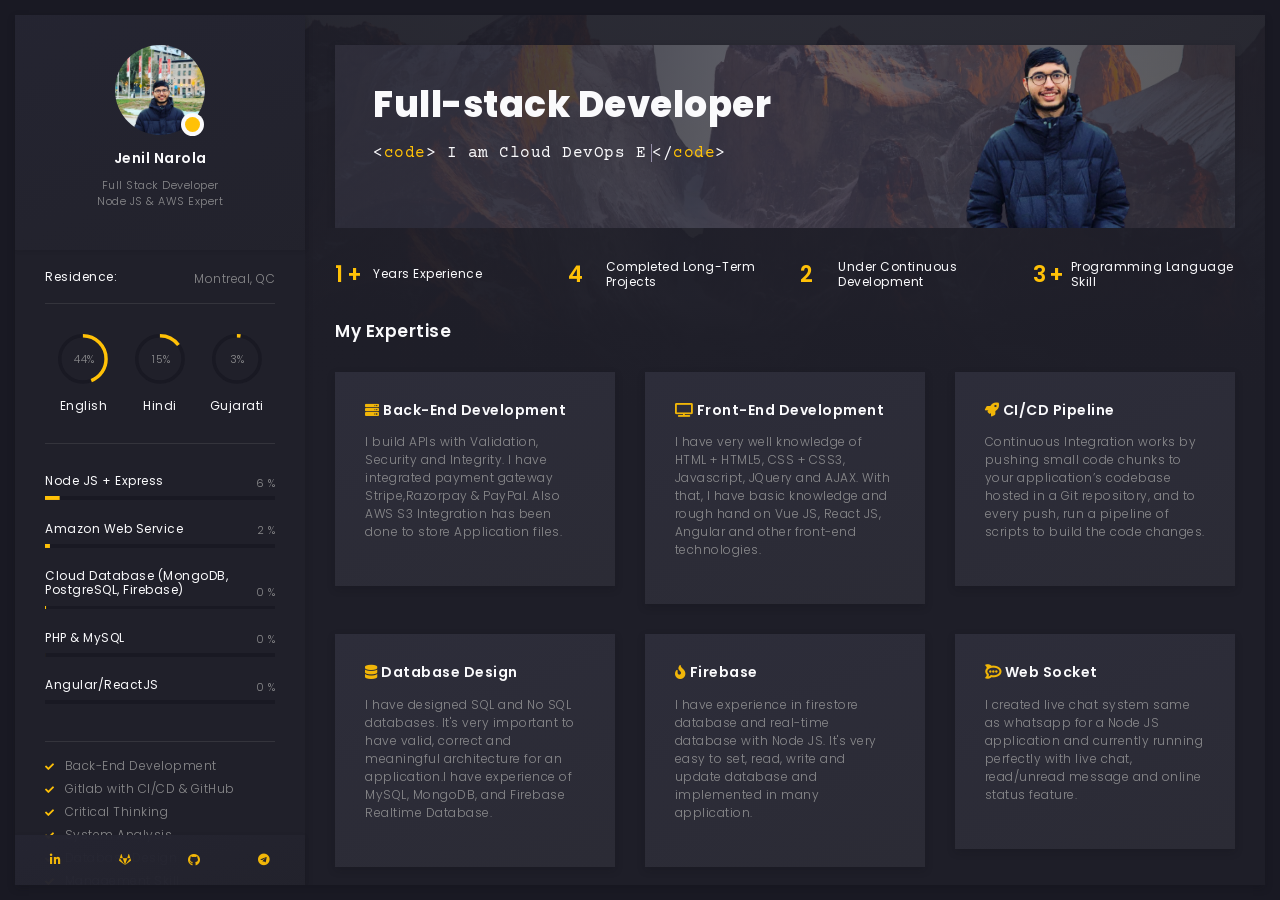
==== commit d87aecd8: "fix: Update" ====
--- a/docs/index.html
+++ b/docs/index.html
@@ -270,7 +270,8 @@
                         <!-- sidebar social -->
                         <div class="art-ls-social">
                             <!-- social link -->
-                            <a href="https://www.linkedin.com/in/jenil-narola-82038117a/" target="_blank"><i class="fab fa-linkedin-in"></i></a>
+                            <a href="https://www.linkedin.com/in/jenil-narola-82038117a/" target="_blank"><i
+                                    class="fab fa-linkedin-in"></i></a>
                             <!-- social link -->
                             <a href="https://gitlab.com/Jenil-narola" target="_blank"><i class="fab fa-gitlab"></i></a>
                             <!-- social link -->
@@ -327,7 +328,8 @@
                                                     <!-- title -->
                                                     <h1 class="mb-15">Full-stack Developer</h1>
                                                     <!-- suptitle -->
-                                                    <div class="art-lg-text art-code mb-25">&lt;<i>code</i>&gt; I <span class="txt-rotate" data-period="2000" data-rotate='[ "am Cloud DevOps Engineer.", "am MERN Stack developer.", "can automate your integration", "can design your system into normalized database" ]'></span>&lt;/<i>code</i>&gt;</div>
+                                                    <div class="art-lg-text art-code mb-25">&lt;<i>code</i>&gt; I <span class="txt-rotate" data-period="2000" data-rotate='[ "am Cloud DevOps Engineer.", "am MERN Stack developer.", "can automate your integration", "can design your system into normalized database" ]'></span>&lt;/<i>code</i>&gt;
+                                                    </div>
                                                     <div class="art-buttons-frame">
                                                         <!-- <a href="./files/ResumeJENEEL.pdf" class="art-btn art-btn-md" target="_blank"><span>Download Resume</span></a> -->
                                                     </div>
@@ -467,7 +469,8 @@
                                             <!-- service content -->
                                             <div class="art-service-ib-content">
                                                 <!-- title -->
-                                                <h5 class="mb-15"> <i class="fas fa-server"></i> Back-End Development</h5>
+                                                <h5 class="mb-15"> <i class="fas fa-server"></i> Back-End Development
+                                                </h5>
                                                 <!-- text -->
                                                 <div class="mb-15">I build APIs with Validation, Security and Integrity. I have integrated payment gateway Stripe,Razorpay & PayPal. Also AWS S3 Integration has been done to store Application files.</div>
                                             </div>
@@ -583,7 +586,8 @@
                                             <!-- service content -->
                                             <div class="art-service-ib-content">
                                                 <!-- title -->
-                                                <h5 class="mb-15"><i class="fas fa-clock"></i> Cron Jobs / Custom Scheduler</h5>
+                                                <h5 class="mb-15"><i class="fas fa-clock"></i> Cron Jobs / Custom Scheduler
+                                                </h5>
                                                 <!-- text -->
                                                 <div class="mb-15">I have implemented many scheduler to send email and sms for various purposes such as marketing and reminder. Scheduler makes users active on platform and keep in touch with application.
                                                 </div>
@@ -659,7 +663,8 @@
                                             <!-- service content -->
                                             <div class="art-service-ib-content">
                                                 <!-- title -->
-                                                <h5 class="mb-15"><i class="fas fa-hdd"></i> AWS S3 Storage & Cloudfront</h5>
+                                                <h5 class="mb-15"><i class="fas fa-hdd"></i> AWS S3 Storage & Cloudfront
+                                                </h5>
                                                 <!-- text -->
                                                 <div class="mb-15">I have configured S3 storage with its bucket access policy to allowed public or domain specific request using Cloudfront origin access identity (OAI).</div>
                                             </div>
@@ -679,7 +684,8 @@
                                                 <!-- title -->
                                                 <h5 class="mb-15"> <i class="fab fa-windows"></i> OS Experience</h5>
                                                 <!-- text -->
-                                                <div class="mb-15">I have adequate knowledge and experienced about operating system. I'm able to manage Windows, Ubuntu and Linux Servers.</div>
+                                                <div class="mb-15">I have adequate knowledge and experienced about operating system. I'm able to manage Windows, Ubuntu and Linux Servers.
+                                                </div>
                                             </div>
                                             <!-- service content end -->
                                         </div>
@@ -851,7 +857,8 @@
                                                 <!-- title -->
                                                 <h5 class="mb-15"><i class="fab fa-dev"></i> DevOps</h5>
                                                 <!-- text -->
-                                                <div class="mb-15">I personally implemented a project using DevOps methodology which allows me to quick bug fix and improvement of product.</div>
+                                                <div class="mb-15">I personally implemented a project using DevOps methodology which allows me to quick bug fix and improvement of product.
+                                                </div>
                                             </div>
                                             <!-- service content end -->
                                         </div>
@@ -1050,7 +1057,8 @@
                                                 <!-- filter -->
                                                 <div class="art-filter">
                                                     <!-- filter link -->
-                                                    <a href="#" data-filter="*" class="art-link art-current">All Categories</a>
+                                                    <a href="#" data-filter="*" class="art-link art-current">All
+                                                        Categories</a>
                                                     <!-- filter link -->
                                                     <a href="#" data-filter=".admin_portal" class="art-link">Administrator Portal</a>
                                                     <!-- filter link -->
@@ -1095,9 +1103,31 @@
                                         <!-- grid item end -->
 
                                         <!-- grid item -->
+                                        <div class="art-grid-item webTemplates">
+                                            <!-- grid item frame -->
+                                            <a data-fancybox="gallery" href="img/works/original-size/fg_group.png" class="art-a art-portfolio-item-frame art-horizontal">
+                                                <!-- img -->
+                                                <img src="img/works/original-size/fg_group.png" alt="item">
+                                                <!-- zoom icon -->
+                                                <span class="art-item-hover"><i class="fas fa-expand"></i></span>
+                                            </a>
+                                            <!-- grid item frame end -->
+                                            <!-- description -->
+                                            <div class="art-item-description">
+                                                <!-- title -->
+                                                <h5 class="mb-15">FG Group</h5>
+                                                <div class="mb-15">One-Stop Solution For Your Fitness</div>
+                                                <!-- button -->
+                                                <a href="https://fggroup.in/" target="_blank" class="art-link art-color-link art-w-chevron">Visit Website</a>
+                                            </div>
+                                            <!-- description end -->
+
+                                        </div>
+                                        <!-- grid item end -->
+                                        <!-- grid item -->
                                         <div class="art-grid-item logos">
                                             <!-- grid item frame -->
-                                            <a data-fancybox="gallery" href="img/works/original-size/FG-DIGITAL.png" class="art-a art-portfolio-item-frame art-vertical">
+                                            <a data-fancybox="gallery" href="img/works/original-size/FG-DIGITAL.png" class="art-a art-portfolio-item-frame art-horizontal">
                                                 <!-- img -->
                                                 <img src="img/works/original-size/FG-DIGITAL.png" alt="item">
                                                 <!-- zoom icon -->
@@ -1108,7 +1138,8 @@
                                             <div class="art-item-description">
                                                 <!-- title -->
                                                 <h5 class="mb-15">FG Digital</h5>
-                                                <div class="mb-15">Project Management System for Client and Client Portal</div>
+                                                <div class="mb-15">Project Management System for Client and Client Portal
+                                                </div>
                                                 <!-- button -->
                                                 <a href="https://fgdigitals.com/fg-pms.html" target="_blank" class="art-link art-color-link art-w-chevron">Visit Website</a>
                                             </div>
@@ -1120,7 +1151,7 @@
                                         <!-- grid item -->
                                         <div class="art-grid-item drawings">
                                             <!-- grid item frame -->
-                                            <a data-fancybox="gallery" href="img/works/original-size/FG-DIGITAL-FREEDOM.png" class="art-a art-portfolio-item-frame art-square">
+                                            <a data-fancybox="gallery" href="img/works/original-size/FG-DIGITAL-FREEDOM.png" class="art-a art-portfolio-item-frame art-horizontal">
                                                 <!-- img -->
                                                 <img src="img/works/original-size/FG-DIGITAL-FREEDOM.png" alt="item">
                                                 <!-- zoom icon -->
@@ -1131,32 +1162,11 @@
                                             <div class="art-item-description">
                                                 <!-- title -->
                                                 <h5 class="mb-15">Digital Freedom</h5>
-                                                <div class="mb-15">Freedom Program for Corporate to grow their business </div>
+                                                <div class="mb-15">Freedom Program for Corporate to grow their business
+                                                </div>
                                                 <!-- button -->
-                                                <a href="https://fgdigitals.com/digital-freedom-program.html" target="_blank" class="art-link art-color-link art-w-chevron">Visit Website</a>
-                                            </div>
-                                            <!-- description end -->
-
-                                        </div>
-                                        <!-- grid item end -->
-
-                                        <!-- grid item -->
-                                        <div class="art-grid-item ui">
-                                            <!-- grid item frame -->
-                                            <a data-fancybox="gallery" href="img/works/original-size/FG-MEALS.png" class="art-a art-portfolio-item-frame art-vertical">
-                                                <!-- img -->
-                                                <img src="img/works/original-size/FG-MEALS.png" alt="item">
-                                                <!-- zoom icon -->
-                                                <span class="art-item-hover"><i class="fas fa-expand"></i></span>
-                                            </a>
-                                            <!-- grid item frame end -->
-                                            <!-- description -->
-                                            <div class="art-item-description">
-                                                <!-- title -->
-                                                <h5 class="mb-15">FG Meals</h5>
-                                                <div class="mb-15">Diet Food Delivery with Customization Full Day Meals</div>
-                                                <!-- button -->
-                                                <a href="https://fgmeals.com/" target="_blank" class="art-link art-color-link art-w-chevron">Visit Website</a>
+                                                <a href="https://fgdigitals.com/digital-freedom-program.html" target="_blank" class="art-link art-color-link art-w-chevron">Visit
+                                                    Website</a>
                                             </div>
                                             <!-- description end -->
 
@@ -1166,7 +1176,7 @@
                                         <!-- grid item -->
                                         <div class="art-grid-item webTemplates">
                                             <!-- grid item frame -->
-                                            <a data-fancybox="gallery" href="img/works/original-size/FG-IIT.png" class="art-a art-portfolio-item-frame art-square">
+                                            <a data-fancybox="gallery" href="img/works/original-size/FG-IIT.png" class="art-a art-portfolio-item-frame art-horizontal">
                                                 <!-- img -->
                                                 <img src="img/works/original-size/FG-IIT.png" alt="item">
                                                 <!-- zoom icon -->
@@ -1225,7 +1235,8 @@
                                                     <div class="art-card-header">
                                                         <div class="art-left-side">
                                                             <h5>Scientific Entrepreneurship</h5>
-                                                            <div class="art-el-suptitle mb-15">Quebec Scientific Entrepreneurship</div>
+                                                            <div class="art-el-suptitle mb-15">Quebec Scientific Entrepreneurship
+                                                            </div>
 
                                                         </div>
 
@@ -1234,7 +1245,8 @@
                                                         </div>
                                                     </div>
 
-                                                    <p>I have successfully completed training and understood whole flow of process of software development from requirement to product launch.</p>
+                                                    <p>I have successfully completed training and understood whole flow of process of software development from requirement to product launch.
+                                                    </p>
                                                     <a href="https://access.qcse.ca/certificates/0d46024a3e1e497e86d1aa23336e57ca" class="art-link art-color-link art-w-chevron" target="_blank">View Certificate</a>
                                                 </div>
                                             </div>
@@ -1274,14 +1286,16 @@
                                                     <div class="art-card-header">
                                                         <div class="art-left-side">
                                                             <h5>School Score</h5>
-                                                            <div class="art-el-suptitle mb-15">Online School Management Platform</div>
+                                                            <div class="art-el-suptitle mb-15">Online School Management Platform
+                                                            </div>
                                                         </div>
                                                         <div class="art-right-side">
                                                             <span class="art-date">July 2019 - Present</span>
                                                         </div>
                                                     </div>
                                                     <p>A Online Educational Institute Management and Student Communication Platform. I'm founder of this project and hope to release it out on web as soon as possible.</p>
-                                                    <a data-fancybox="recommendation" href="#art-recomendation-popup-1" class="art-link art-color-link art-w-chevron">Co-Founder Context</a>
+                                                    <a data-fancybox="recommendation" href="#art-recomendation-popup-1" class="art-link art-color-link art-w-chevron">Co-Founder
+                                                        Context</a>
                                                     <a href="https://www.schoolscore.in" class="art-link art-color-link art-w-chevron" target="_blank">Visit Website</a>
                                                 </div>
 
@@ -1374,9 +1388,11 @@
                                                         <img class="art-testimonial-face" src="img/testimonials/chely_torres.jpg" alt="face">
                                                         <!-- name -->
                                                         <h5>Chely Torres</h5>
-                                                        <div class="art-el-suptitle mb-15"><a href="#">President at Gestion et Production NINA / TV & Radio Host</a></div>
+                                                        <div class="art-el-suptitle mb-15"><a href="#">President at
+                                                                Gestion et Production NINA / TV & Radio Host</a></div>
                                                         <!-- text -->
-                                                        <div class="mb-15">Jenil, went beyond my expectations! He was always available to respond my questions. I am very pleased with the results and most importantly, the quality of his work!</div>
+                                                        <div class="mb-15">Jenil, went beyond my expectations! He was always available to respond my questions. I am very pleased with the results and most importantly, the quality of his work!
+                                                        </div>
                                                     </div>
                                                     <!-- testimonial body end -->
                                                     <!-- testimonial footer -->
@@ -1412,9 +1428,11 @@
                                                         <img class="art-testimonial-face" src="img/testimonials/DT_GAUTAM_JANI.jpeg" alt="face">
                                                         <!-- name -->
                                                         <h5>Dt. Gautam Jani</h5>
-                                                        <div class="art-el-suptitle mb-15"> <a href="https://fggroup.in/" target="_blank">Founder of FG Group</a> </div>
+                                                        <div class="art-el-suptitle mb-15"> <a href="https://fggroup.in/" target="_blank">Founder of FG
+                                                                Group</a> </div>
                                                         <!-- text -->
-                                                        <div class="mb-15">I am working with Jenil Narola since 2019. He is very punctual, hard working and experienced developer. I would like to recommend Jenil for better development of application.</div>
+                                                        <div class="mb-15">I am working with Jenil Narola since 2019. He is very punctual, hard working and experienced developer. I would like to recommend Jenil for better development of application.
+                                                        </div>
                                                     </div>
                                                     <!-- testimonial body end -->
                                                     <!-- testimonial footer -->
@@ -1450,7 +1468,8 @@
                                                         <img class="art-testimonial-face" src="img/testimonials/1605631049787.jpg" alt="face">
                                                         <!-- name -->
                                                         <h5>Dara Aghamirkarimi</h5>
-                                                        <div class="art-el-suptitle mb-15"><a href="#">Lecturer at Lasalle College</a></div>
+                                                        <div class="art-el-suptitle mb-15"><a href="#">Lecturer at
+                                                                Lasalle College</a></div>
                                                         <!-- text -->
                                                         <div class="mb-15">Jenil is my student with full of confidence. He possesses the capability to deal with diverse topics which are quite appreciable. He used to grasp new things very rapidly. He will be an asset to
                                                             any company.</div>
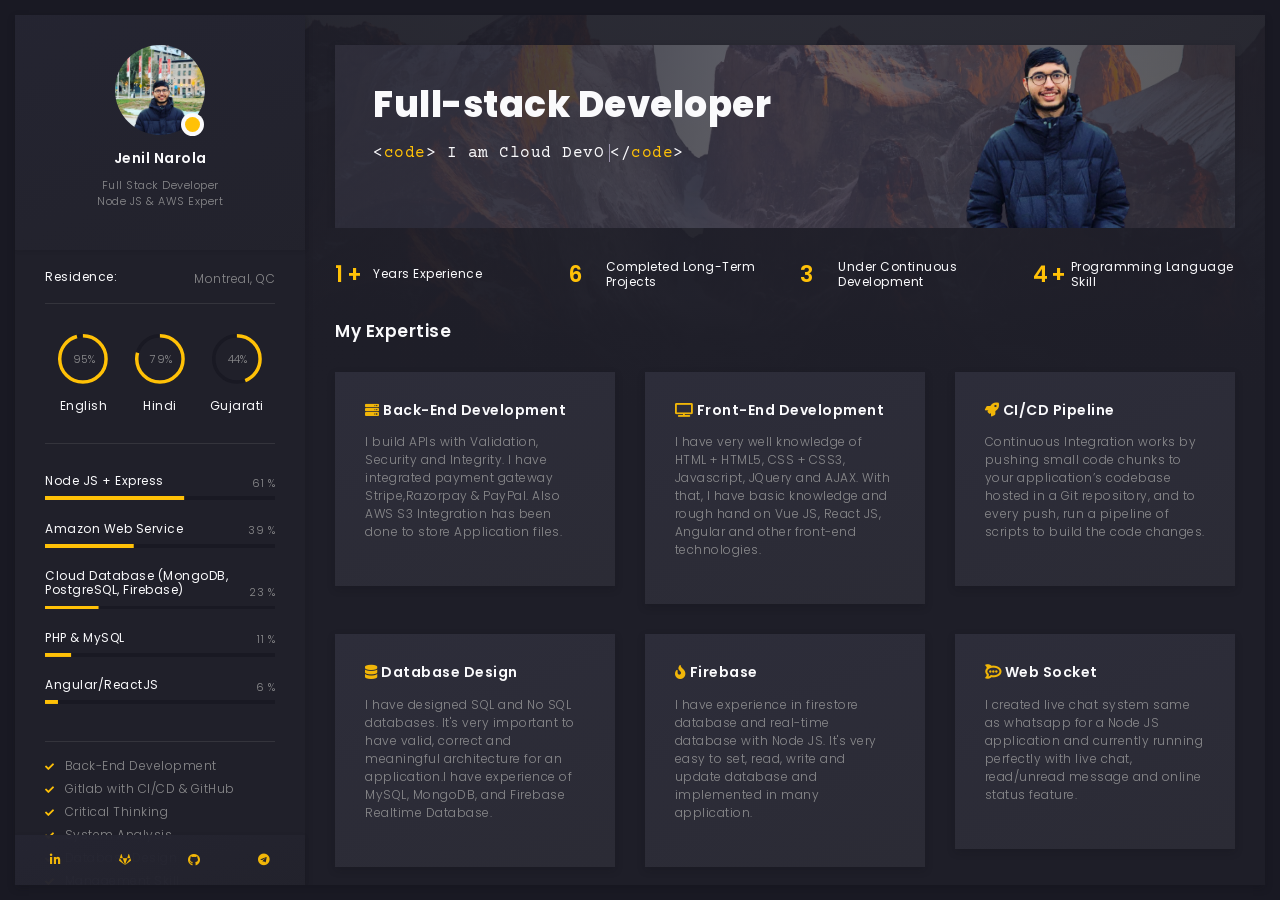
==== commit 85ff1172: "fix: CSS & home page" ====
--- a/docs/index.html
+++ b/docs/index.html
@@ -1418,6 +1418,47 @@
 
                                             </div>
                                             <!-- slide end -->
+                                            <!-- slide -->
+                                            <div class="swiper-slide mt-3">
+
+                                                <!-- testimonial -->
+                                                <div class="art-a art-testimonial">
+                                                    <!-- testimonial body -->
+                                                    <div class="testimonial-body">
+                                                        <!-- photo -->
+                                                        <img class="art-testimonial-face" src="img/testimonials/marco.jpg" alt="face">
+                                                        <!-- name -->
+                                                        <h5>Marco Adid</h5>
+                                                        <div class="art-el-suptitle mb-15"><a href="#">Co-Founder & CTO
+                                                                at TimeB</a></div>
+                                                        <!-- text -->
+                                                        <div class="mb-15">Great Développer with a positive attitude.
+                                                        </div>
+                                                    </div>
+                                                    <!-- testimonial body end -->
+                                                    <!-- testimonial footer -->
+                                                    <div class="art-testimonial-footer">
+                                                        <div class="art-left-side">
+                                                            <!-- star rate -->
+                                                            <ul class="art-star-rate">
+                                                                <li><i class="fas fa-star"></i></li>
+                                                                <li><i class="fas fa-star"></i></li>
+                                                                <li><i class="fas fa-star"></i></li>
+                                                                <li><i class="fas fa-star"></i></li>
+                                                                <li><i class="fas fa-star"></i></li>
+                                                            </ul>
+                                                            <!-- star rate end -->
+                                                        </div>
+                                                        <div class="art-right-side">
+
+                                                        </div>
+                                                    </div>
+                                                    <!-- testimonial footer end -->
+                                                </div>
+                                                <!-- testimonial end -->
+
+                                            </div>
+                                            <!-- slide end -->
                                             <div class="swiper-slide mt-3">
 
                                                 <!-- testimonial -->
@@ -1556,7 +1597,7 @@
                                 <!-- footer -->
                                 <footer>
                                     <!-- copyright -->
-                                    <div>© 2021 Jenil Narola</div>
+                                    <div>© 2022 Jenil Narola</div>
                                 </footer>
                                 <!-- footer end -->
 
--- a/docs/css/style.css
+++ b/docs/css/style.css
@@ -2840,7 +2840,7 @@
 
 .art-recomendation-popup {
     background-color: transparent;
-    max-width: 50%;
+    max-width: 100%;
 }
 
 
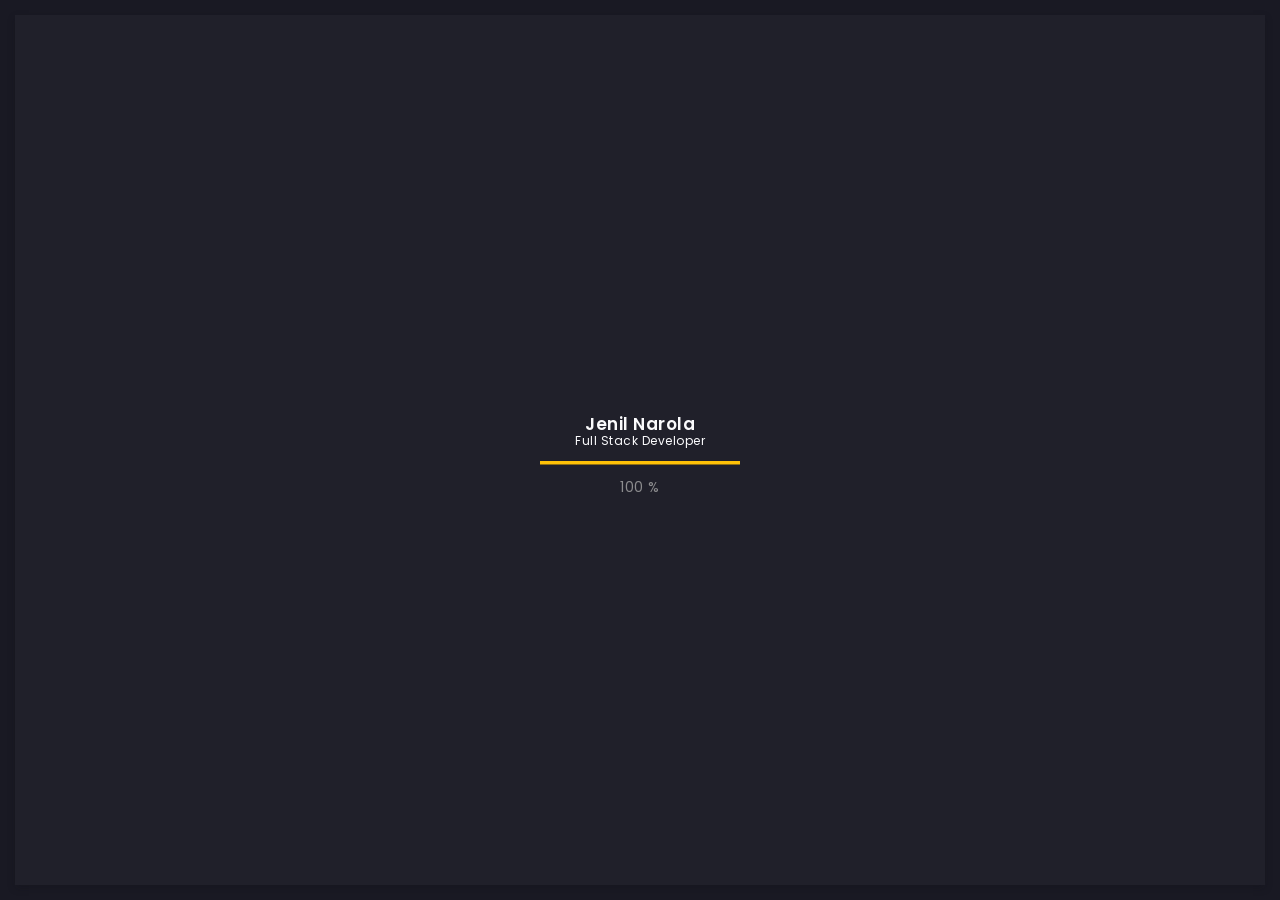
==== commit cde04cdc: "Update index.html" ====
--- a/docs/index.html
+++ b/docs/index.html
@@ -38,7 +38,7 @@
         i[class^='fas'] {
             color: #F1B608;
         }
-        
+
         i[class^='fab'] {
             color: #F1B608;
         }
@@ -130,22 +130,6 @@
                                 </div>
                                 <!-- skill end -->
 
-                                <!-- skill -->
-                                <div class="art-lang-skills-item">
-                                    <div id="circleprog2" class="art-cirkle-progress"></div>
-                                    <!-- title -->
-                                    <h6>Hindi</h6>
-                                </div>
-                                <!-- skill end -->
-
-                                <!-- skill -->
-                                <div class="art-lang-skills-item">
-                                    <div id="circleprog3" class="art-cirkle-progress"></div>
-                                    <!-- title -->
-                                    <h6>Gujarati</h6>
-                                </div>
-                                <!-- skill end -->
-
                             </div>
                             <!-- language skills end -->
 
@@ -270,8 +254,7 @@
                         <!-- sidebar social -->
                         <div class="art-ls-social">
                             <!-- social link -->
-                            <a href="https://www.linkedin.com/in/jenil-narola-82038117a/" target="_blank"><i
-                                    class="fab fa-linkedin-in"></i></a>
+                            <a href="https://www.linkedin.com/in/jenil-narola-82038117a/" target="_blank"><i class="fab fa-linkedin-in"></i></a>
                             <!-- social link -->
                             <a href="https://gitlab.com/Jenil-narola" target="_blank"><i class="fab fa-gitlab"></i></a>
                             <!-- social link -->
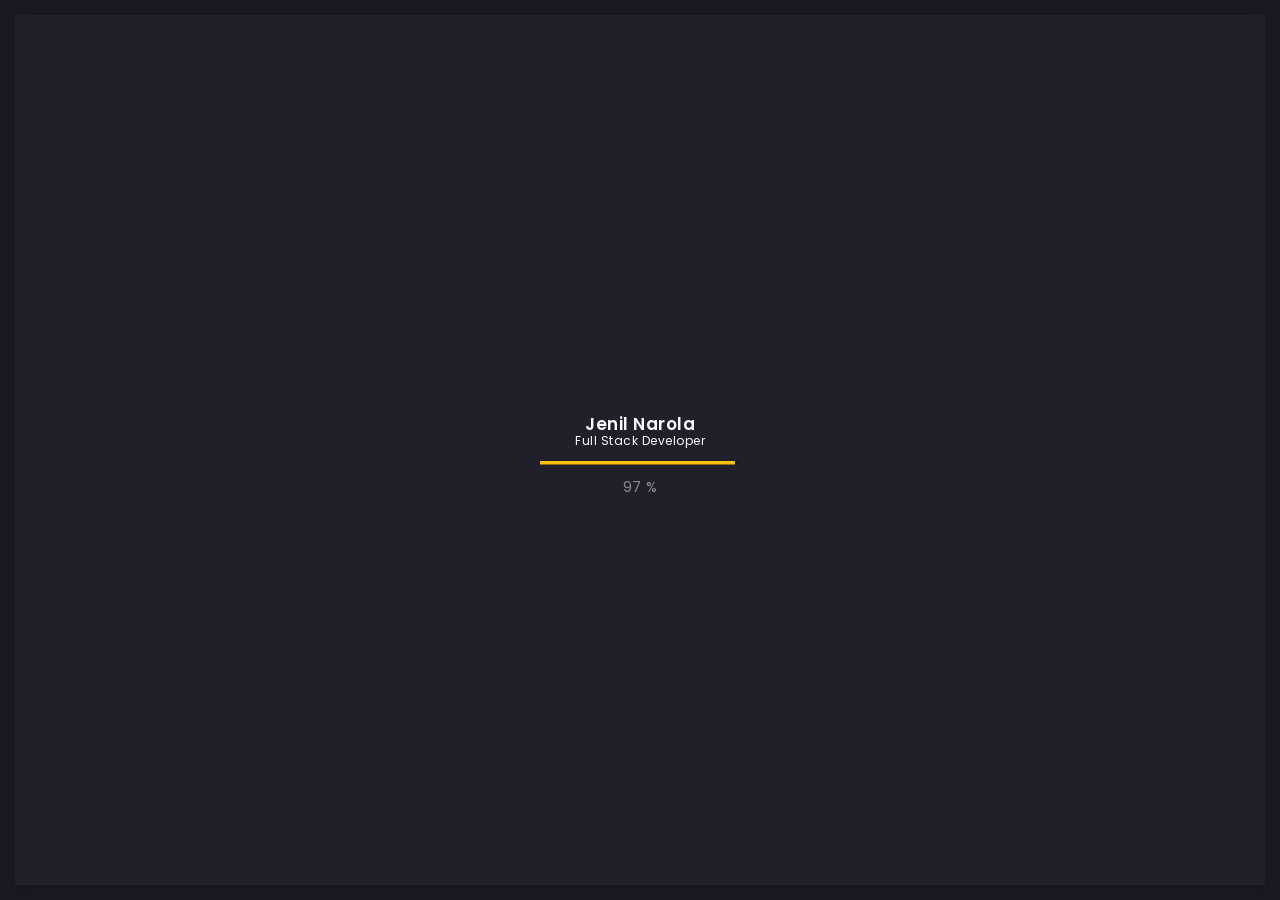
==== commit ea048797: "fix: Update profile" ====
--- a/docs/index.html
+++ b/docs/index.html
@@ -110,7 +110,14 @@
                                     <li>
                                         <h6>Residence:</h6><span>Montreal, QC</span>
                                     </li>
-
+                                    <!-- Pursued Degree -->
+                                    <li>
+                                        <h6>Degree Holds:</h6><span>B.Tech. IT</span>
+                                    </li>
+                                    <!-- Title -->
+                                    <li>
+                                        <h6>Title:</h6><span>Full Stack + DevOps</span>
+                                    </li>
 
                                 </ul>
                             </div>
@@ -126,7 +133,19 @@
                                 <div class="art-lang-skills-item">
                                     <div id="circleprog1" class="art-cirkle-progress"></div>
                                     <!-- title -->
-                                    <h6>English</h6>
+                                    <h6>Review</h6>
+                                </div>
+                                <!-- skill end -->
+                                <div class="art-lang-skills-item">
+                                    <div id="circleprog2" class="art-cirkle-progress"></div>
+                                    <!-- title -->
+                                    <h6>Response Time</h6>
+                                </div>
+                                <!-- skill -->
+                                <div class="art-lang-skills-item">
+                                    <div id="circleprog3" class="art-cirkle-progress"></div>
+                                    <!-- title -->
+                                    <h6>Up Time</h6>
                                 </div>
                                 <!-- skill end -->
 
@@ -173,7 +192,7 @@
                                 <div class="art-hard-skills-item">
                                     <div class="art-skill-heading">
                                         <!-- title -->
-                                        <h6>Cloud Database (MongoDB, PostgreSQL, Firebase)</h6>
+                                        <h6>Cloud Database (MongoDB, PostgreSQL, Firebase, MySQL)</h6>
                                     </div>
                                     <!-- progressbar frame -->
                                     <div class="art-line-progress">
@@ -188,7 +207,7 @@
                                 <div class="art-hard-skills-item">
                                     <div class="art-skill-heading">
                                         <!-- title -->
-                                        <h6>PHP & MySQL</h6>
+                                        <h6>PHP (Core) & MySQL</h6>
                                     </div>
                                     <!-- progressbar frame -->
                                     <div class="art-line-progress">
@@ -203,7 +222,7 @@
                                 <div class="art-hard-skills-item">
                                     <div class="art-skill-heading">
                                         <!-- title -->
-                                        <h6>Angular/ReactJS</h6>
+                                        <h6>ReactJS/React Native</h6>
                                     </div>
                                     <!-- progressbar frame -->
                                     <div class="art-line-progress">
@@ -222,6 +241,7 @@
 
                             <!-- knowledge list -->
                             <ul class="art-knowledge-list p-15-0">
+
                                 <!-- list item -->
                                 <li>Back-End Development</li>
                                 <!-- list item -->
@@ -255,12 +275,13 @@
                         <div class="art-ls-social">
                             <!-- social link -->
                             <a href="https://www.linkedin.com/in/jenil-narola-82038117a/" target="_blank"><i class="fab fa-linkedin-in"></i></a>
-                            <!-- social link -->
-                            <a href="https://gitlab.com/Jenil-narola" target="_blank"><i class="fab fa-gitlab"></i></a>
+                            <!-- social link
+                            <a href="https://gitlab.com/Jenil-narola" target="_blank"><i class="fab fa-gitlab"></i></a> -->
                             <!-- social link -->
                             <a href="https://github.com/Jenil-narola" target="_blank"><i class="fab fa-github"></i></a>
                             <!-- social link -->
                             <a href="https://t.me/jnarola" target="_blank"><i class="fab fa-telegram"></i></a>
+                            <a href="mailto:jenilnarola@gmail.com" target="_blank"><i class="fas fa-at"></i></a>
                         </div>
                         <!-- sidebar social end -->
 
@@ -408,7 +429,7 @@
                                             </div>
                                             <!-- counter end -->
                                             <!-- title -->
-                                            <h6>Programming Language Skill</h6>
+                                            <h6>Happy Clients</h6>
                                         </div>
                                         <!-- couner frame end -->
 
@@ -420,462 +441,6 @@
 
                             </div>
                             <!-- container end -->
-
-                            <!-- container [MY EXPERTISE] -->
-                            <div class="container-fluid">
-
-                                <!-- row -->
-                                <div class="row">
-
-                                    <!-- col -->
-                                    <div class="col-lg-12">
-
-                                        <!-- section title -->
-                                        <div class="art-section-title">
-                                            <!-- title frame -->
-                                            <div class="art-title-frame">
-                                                <!-- title -->
-                                                <h4>My Expertise</h4>
-                                            </div>
-                                            <!-- title frame end -->
-                                        </div>
-                                        <!-- section title end -->
-
-                                    </div>
-                                    <!-- col end -->
-
-                                    <!-- col -->
-                                    <div class="col-lg-4 col-md-6">
-
-                                        <!-- service -->
-                                        <div class="art-a art-service-icon-box">
-                                            <!-- service content -->
-                                            <div class="art-service-ib-content">
-                                                <!-- title -->
-                                                <h5 class="mb-15"> <i class="fas fa-server"></i> Back-End Development
-                                                </h5>
-                                                <!-- text -->
-                                                <div class="mb-15">I build APIs with Validation, Security and Integrity. I have integrated payment gateway Stripe,Razorpay & PayPal. Also AWS S3 Integration has been done to store Application files.</div>
-                                            </div>
-                                            <!-- service content end -->
-                                        </div>
-                                        <!-- service end -->
-
-                                    </div>
-                                    <!-- col end -->
-
-                                    <!-- col -->
-                                    <div class="col-lg-4 col-md-6">
-
-                                        <!-- service -->
-                                        <div class="art-a art-service-icon-box">
-                                            <!-- service content -->
-                                            <div class="art-service-ib-content">
-                                                <!-- title -->
-                                                <h5 class="mb-15"> <i class="fas fa-tv"></i> Front-End Development</h5>
-                                                <!-- text -->
-                                                <div class="mb-15">I have very well knowledge of HTML + HTML5, CSS + CSS3, Javascript, JQuery and AJAX. With that, I have basic knowledge and rough hand on Vue JS, React JS, Angular and other front-end technologies. </div>
-                                            </div>
-                                            <!-- service content end -->
-                                        </div>
-                                        <!-- service end -->
-
-                                    </div>
-                                    <!-- col end -->
-
-                                    <!-- col -->
-                                    <div class="col-lg-4 col-md-6">
-
-                                        <!-- service -->
-                                        <div class="art-a art-service-icon-box">
-                                            <!-- service content -->
-                                            <div class="art-service-ib-content">
-                                                <!-- title -->
-                                                <h5 class="mb-15"> <i class="fas fa-rocket"></i> CI/CD Pipeline</h5>
-                                                <!-- text -->
-                                                <div class="mb-15">Continuous Integration works by pushing small code chunks to your application’s codebase hosted in a Git repository, and to every push, run a pipeline of scripts to build the code changes. </div>
-                                            </div>
-                                            <!-- service content end -->
-                                        </div>
-                                        <!-- service end -->
-
-                                    </div>
-                                    <!-- col end -->
-
-                                    <!-- col -->
-                                    <div class="col-lg-4 col-md-6">
-
-                                        <!-- service -->
-                                        <div class="art-a art-service-icon-box">
-                                            <!-- service content -->
-                                            <div class="art-service-ib-content">
-                                                <!-- title -->
-                                                <h5 class="mb-15"><i class="fas fa-database"></i> Database Design</h5>
-                                                <!-- text -->
-                                                <div class="mb-15">I have designed SQL and No SQL databases. It's very important to have valid, correct and meaningful architecture for an application.I have experience of MySQL, MongoDB, and Firebase Realtime Database.
-                                                </div>
-                                            </div>
-                                            <!-- service content end -->
-                                        </div>
-                                        <!-- service end -->
-
-                                    </div>
-                                    <!-- col end -->
-                                    <!-- col -->
-                                    <div class="col-lg-4 col-md-6">
-
-                                        <!-- service -->
-                                        <div class="art-a art-service-icon-box">
-                                            <!-- service content -->
-                                            <div class="art-service-ib-content">
-                                                <!-- title -->
-                                                <h5 class="mb-15"><i class="fas fa-fire"></i> Firebase</h5>
-                                                <!-- text -->
-                                                <div class="mb-15">I have experience in firestore database and real-time database with Node JS. It's very easy to set, read, write and update database and implemented in many application.
-                                                </div>
-                                            </div>
-                                            <!-- service content end -->
-                                        </div>
-                                        <!-- service end -->
-
-                                    </div>
-                                    <!-- col end -->
-
-                                    <!-- col -->
-                                    <div class="col-lg-4 col-md-6">
-
-                                        <!-- service -->
-                                        <div class="art-a art-service-icon-box">
-                                            <!-- service content -->
-                                            <div class="art-service-ib-content">
-                                                <!-- title -->
-                                                <h5 class="mb-15"><i class="fab fa-rocketchat"></i> Web Socket</h5>
-                                                <!-- text -->
-                                                <div class="mb-15">I created live chat system same as whatsapp for a Node JS application and currently running perfectly with live chat, read/unread message and online status feature.
-                                                </div>
-                                            </div>
-                                            <!-- service content end -->
-                                        </div>
-                                        <!-- service end -->
-
-                                    </div>
-                                    <!-- col end -->
-
-                                    <!-- col -->
-                                    <div class="col-lg-4 col-md-6">
-
-                                        <!-- service -->
-                                        <div class="art-a art-service-icon-box">
-                                            <!-- service content -->
-                                            <div class="art-service-ib-content">
-                                                <!-- title -->
-                                                <h5 class="mb-15"><i class="fas fa-clock"></i> Cron Jobs / Custom Scheduler
-                                                </h5>
-                                                <!-- text -->
-                                                <div class="mb-15">I have implemented many scheduler to send email and sms for various purposes such as marketing and reminder. Scheduler makes users active on platform and keep in touch with application.
-                                                </div>
-                                            </div>
-                                            <!-- service content end -->
-                                        </div>
-                                        <!-- service end -->
-
-                                    </div>
-                                    <!-- col end -->
-                                    <!-- col -->
-                                    <div class="col-lg-4 col-md-6">
-
-                                        <!-- service -->
-                                        <div class="art-a art-service-icon-box">
-                                            <!-- service content -->
-                                            <div class="art-service-ib-content">
-                                                <!-- title -->
-                                                <h5 class="mb-15"><i class="fab fa-mixcloud"></i> AWS EC2</h5>
-                                                <!-- text -->
-                                                <div class="mb-15">I have adequate knowledge of Elastic Compute Cloud (EC2) with Elastic Block Storage (EBS) and Elastic IP. I have configured many applications in EC2 instance.
-                                                </div>
-                                            </div>
-                                            <!-- service content end -->
-                                        </div>
-                                        <!-- service end -->
-
-                                    </div>
-                                    <!-- col end -->
-                                    <!-- col -->
-                                    <div class="col-lg-4 col-md-6">
-
-                                        <!-- service -->
-                                        <div class="art-a art-service-icon-box">
-                                            <!-- service content -->
-                                            <div class="art-service-ib-content">
-                                                <!-- title -->
-                                                <h5 class="mb-15"><i class="fas fa-network-wired"></i> AWS Load Balancer and Auto Scaling</h5>
-                                                <!-- text -->
-                                                <div class="mb-15">I can configure load balancer to route request or configure proxy to its dedicated endpoint server. It'll also scale servers horizontally.</div>
-                                            </div>
-                                            <!-- service content end -->
-                                        </div>
-                                        <!-- service end -->
-
-                                    </div>
-                                    <!-- col end -->
-
-                                    <!-- col -->
-                                    <div class="col-lg-4 col-md-6">
-
-                                        <!-- service -->
-                                        <div class="art-a art-service-icon-box">
-                                            <!-- service content -->
-                                            <div class="art-service-ib-content">
-                                                <!-- title -->
-                                                <h5 class="mb-15"><i class="fas fa-server"></i> AWS Beanstalk</h5>
-                                                <!-- text -->
-                                                <div class="mb-15">I have integrated Node JS application in AWS beanstalk with load balancer and auto scaling policy. I can make runnable application on multiple environments.</div>
-                                            </div>
-                                            <!-- service content end -->
-                                        </div>
-                                        <!-- service end -->
-
-                                    </div>
-                                    <!-- col end -->
-
-                                    <!-- col -->
-                                    <div class="col-lg-4 col-md-6">
-
-                                        <!-- service -->
-                                        <div class="art-a art-service-icon-box">
-                                            <!-- service content -->
-                                            <div class="art-service-ib-content">
-                                                <!-- title -->
-                                                <h5 class="mb-15"><i class="fas fa-hdd"></i> AWS S3 Storage & Cloudfront
-                                                </h5>
-                                                <!-- text -->
-                                                <div class="mb-15">I have configured S3 storage with its bucket access policy to allowed public or domain specific request using Cloudfront origin access identity (OAI).</div>
-                                            </div>
-                                            <!-- service content end -->
-                                        </div>
-                                        <!-- service end -->
-
-                                    </div>
-                                    <!-- col end -->
-                                    <!-- col -->
-                                    <div class="col-lg-4 col-md-6">
-
-                                        <!-- service -->
-                                        <div class="art-a art-service-icon-box">
-                                            <!-- service content -->
-                                            <div class="art-service-ib-content">
-                                                <!-- title -->
-                                                <h5 class="mb-15"> <i class="fab fa-windows"></i> OS Experience</h5>
-                                                <!-- text -->
-                                                <div class="mb-15">I have adequate knowledge and experienced about operating system. I'm able to manage Windows, Ubuntu and Linux Servers.
-                                                </div>
-                                            </div>
-                                            <!-- service content end -->
-                                        </div>
-                                        <!-- service end -->
-
-                                    </div>
-                                    <!-- col end -->
-
-                                </div>
-                                <!-- row end -->
-
-                            </div>
-                            <!-- container end -->
-
-                            <div class="container-fluid">
-
-                                <!-- row -->
-                                <div class="row">
-
-                                    <!-- col -->
-                                    <div class="col-lg-12">
-
-                                        <!-- section title -->
-                                        <div class="art-section-title">
-                                            <!-- title frame -->
-                                            <div class="art-title-frame">
-                                                <!-- title -->
-                                                <h4>Source Code Management</h4>
-                                            </div>
-                                            <!-- title frame end -->
-                                        </div>
-                                        <!-- section title end -->
-
-                                    </div>
-                                    <!-- col end -->
-
-                                    <!-- col -->
-                                    <div class="col-lg-4 col-md-6">
-
-                                        <!-- service -->
-                                        <div class="art-a art-service-icon-box">
-                                            <!-- service content -->
-                                            <div class="art-service-ib-content">
-                                                <!-- title -->
-                                                <h5 class="mb-15"><i class="fab fa-github"></i> Github</h5>
-                                                <!-- text -->
-                                                <div class="mb-15">I am well experienced in GitHub with administrative access on various project to handle branches with corresponding versioning and environments. I did code review from pull request and merge to respected
-                                                    branches successfully.</div>
-                                            </div>
-                                            <!-- service content end -->
-                                        </div>
-                                        <!-- service end -->
-
-                                    </div>
-                                    <!-- col end -->
-
-                                    <!-- col -->
-                                    <div class="col-lg-4 col-md-6">
-
-                                        <!-- service -->
-                                        <div class="art-a art-service-icon-box">
-                                            <!-- service content -->
-                                            <div class="art-service-ib-content">
-                                                <!-- title -->
-                                                <h5 class="mb-15"><i class="fab fa-gitlab"></i> Gitlab</h5>
-                                                <!-- text -->
-                                                <div class="mb-15">I have hands on experience in gitlab with projects and groups. I have handled CI/CD with protected variables and branches. I have administrative access for applications to manage user access, issue, pull
-                                                    request and merge request. </div>
-                                            </div>
-                                            <!-- service content end -->
-                                        </div>
-                                        <!-- service end -->
-
-                                    </div>
-                                    <!-- col end -->
-
-                                    <!-- col -->
-                                    <div class="col-lg-4 col-md-6">
-
-                                        <!-- service -->
-                                        <div class="art-a art-service-icon-box">
-                                            <!-- service content -->
-                                            <div class="art-service-ib-content">
-                                                <!-- title -->
-                                                <h5 class="mb-15"><i class="fab fa-bitbucket"></i> BitBucket</h5>
-                                                <!-- text -->
-                                                <div class="mb-15" style="margin-bottom: 18%;">I have basic knowledge on bitbucket and it's depended on git technology so it's very easy to accept the this SaaS for any project. </div>
-                                            </div>
-                                            <!-- service content end -->
-                                        </div>
-                                        <!-- service end -->
-                                    </div>
-                                    <!-- col end -->
-
-                                </div>
-                                <!-- row end -->
-
-                            </div>
-                            <!-- container end -->
-
-                            <!-- container [PROJECT MANAGEMENT] -->
-                            <div class="container-fluid">
-
-                                <!-- row -->
-                                <div class="row">
-
-                                    <!-- col -->
-                                    <div class="col-lg-12">
-
-                                        <!-- section title -->
-                                        <div class="art-section-title">
-                                            <!-- title frame -->
-                                            <div class="art-title-frame">
-                                                <!-- title -->
-                                                <h4>Project Management</h4>
-                                            </div>
-                                            <!-- title frame end -->
-                                        </div>
-                                        <!-- section title end -->
-
-                                    </div>
-                                    <!-- col end -->
-
-                                    <!-- col -->
-                                    <div class="col-lg-4 col-md-6">
-
-                                        <!-- service -->
-                                        <div class="art-a art-service-icon-box">
-                                            <!-- service content -->
-                                            <div class="art-service-ib-content">
-                                                <!-- title -->
-                                                <h5 class="mb-15"><i class="fas fa-layer-group"></i> Scrum</h5>
-                                                <!-- text -->
-                                                <div class="mb-15">I have worked in team with SCRUM methodology for developing, delivering and sustaining complex products.</div>
-                                            </div>
-                                            <!-- service content end -->
-                                        </div>
-                                        <!-- service end -->
-
-                                    </div>
-                                    <!-- col end -->
-
-                                    <!-- col -->
-                                    <div class="col-lg-4 col-md-6">
-
-                                        <!-- service -->
-                                        <div class="art-a art-service-icon-box">
-                                            <!-- service content -->
-                                            <div class="art-service-ib-content">
-                                                <!-- title -->
-                                                <h5 class="mb-15"><i class="fas fa-recycle"></i> Agile</h5>
-                                                <!-- text -->
-                                                <div class="mb-15">I have also experience agile practice for iterative approach to project management and software development.</div>
-                                            </div>
-                                            <!-- service content end -->
-                                        </div>
-                                        <!-- service end -->
-
-                                    </div>
-                                    <!-- col end -->
-
-                                    <!-- col -->
-                                    <div class="col-lg-4 col-md-6">
-
-                                        <!-- service -->
-                                        <div class="art-a art-service-icon-box">
-                                            <!-- service content -->
-                                            <div class="art-service-ib-content">
-                                                <!-- title -->
-                                                <h5 class="mb-15"><i class="fab fa-dev"></i> DevOps</h5>
-                                                <!-- text -->
-                                                <div class="mb-15">I personally implemented a project using DevOps methodology which allows me to quick bug fix and improvement of product.
-                                                </div>
-                                            </div>
-                                            <!-- service content end -->
-                                        </div>
-                                        <!-- service end -->
-
-                                    </div>
-                                    <!-- col end -->
-
-                                    <!-- col -->
-                                    <div class="col-lg-4 col-md-6">
-
-                                        <!-- service -->
-                                        <div class="art-a art-service-icon-box">
-                                            <!-- service content -->
-                                            <div class="art-service-ib-content">
-                                                <!-- title -->
-                                                <h5 class="mb-15"><i class="fab fa-trello"></i> Jira / Trello</h5>
-                                                <!-- text -->
-                                                <div class="mb-15">Both SaaS are easy to task management (Kanban Method/Approach) for any application and I prefer both for respected client on his projects. </div>
-                                            </div>
-                                            <!-- service content end -->
-                                        </div>
-                                        <!-- service end -->
-
-                                    </div>
-                                    <!-- col end -->
-
-                                </div>
-                                <!-- row end -->
-
-                            </div>
-                            <!-- container end -->
-
-                            <!-- container [CONTACT INFORMATION] -->
                             <div class="container-fluid">
 
                                 <!-- row -->
@@ -904,28 +469,10 @@
                                             <div class="art-table p-15-15">
                                                 <ul>
                                                     <li>
-                                                        <h6>Country:</h6><span>Canada</span>
+                                                        <h6>Email:</h6><a href="mailto:jenilnarola@gmail.com" target="_blank">jenilnarola@gmail.com</a>
                                                     </li>
                                                     <li>
-                                                        <h6>LinkedIn:</h6><a href="https://www.linkedin.com/in/jenil-narola" target="_blank">View Profile</a>
-                                                    </li>
-                                                </ul>
-                                            </div>
-                                        </div>
-                                        <!-- contact card end -->
-                                    </div>
-                                    <!-- col end -->
-                                    <!-- col -->
-                                    <div class="col-lg-4">
-                                        <!-- contact card -->
-                                        <div class="art-a art-card">
-                                            <div class="art-table p-15-15">
-                                                <ul>
-                                                    <li>
-                                                        <h6>Email:</h6><span>jenilnarola@gmail.com</span>
-                                                    </li>
-                                                    <li>
-                                                        <h6>Github:</h6><a href="https://github.com/Jenil-narola" target="_blank">View Profile</a>
+                                                        <h6>LinkedIn:</h6><a href="https://www.linkedin.com/in/jenil-narola/" target="_blank">View Profile</a>
                                                     </li>
                                                 </ul>
                                             </div>
@@ -942,9 +489,8 @@
                                                     <li>
                                                         <h6>Upwork:</h6><a href="https://www.upwork.com/freelancers/~01847efbf9829d2ab3" target="_blank">View Profile</a>
                                                     </li>
-
                                                     <li>
-                                                        <h6>Gitlab:</h6><a href="https://gitlab.com/Jenil-narola" target="_blank">View Profile</a>
+                                                        <h6>Github:</h6><a href="https://github.com/jenil-narola" target="_blank">View Profile</a>
                                                     </li>
                                                 </ul>
                                             </div>
@@ -1017,12 +563,11 @@
 
                             </div>
                             <!-- container end -->
-
-                            <!-- container [WORKS] -->
+                            <!-- container [Tech Stack & Programming Skill] -->
                             <div class="container-fluid">
 
                                 <!-- row -->
-                                <div class="row p-30-0">
+                                <div class="row">
 
                                     <!-- col -->
                                     <div class="col-lg-12">
@@ -1032,161 +577,842 @@
                                             <!-- title frame -->
                                             <div class="art-title-frame">
                                                 <!-- title -->
-                                                <h4>Works</h4>
+                                                <h4>Tech Stack & Programming Skill</h4>
                                             </div>
                                             <!-- title frame end -->
-                                            <!-- right frame -->
-                                            <div class="art-right-frame d-none">
-                                                <!-- filter -->
-                                                <div class="art-filter">
-                                                    <!-- filter link -->
-                                                    <a href="#" data-filter="*" class="art-link art-current">All
-                                                        Categories</a>
-                                                    <!-- filter link -->
-                                                    <a href="#" data-filter=".admin_portal" class="art-link">Administrator Portal</a>
-                                                    <!-- filter link -->
-                                                    <a href="#" data-filter=".logos" class="art-link"></a>
-                                                    <!-- filter link -->
-                                                    <a href="#" data-filter=".drawings" class="art-link">Drawings</a>
-                                                    <!-- filter link -->
-                                                    <a href="#" data-filter=".ui" class="art-link">UI Elements</a>
-                                                </div>
-                                                <!-- filter end -->
-                                            </div>
-                                            <!-- right frame end -->
                                         </div>
                                         <!-- section title end -->
 
                                     </div>
                                     <!-- col end -->
 
-                                    <div class="art-grid art-grid-3-col art-gallery">
-
-                                        <!-- grid item -->
-                                        <div class="art-grid-item webTemplates">
-                                            <!-- grid item frame -->
-                                            <a data-fancybox="gallery" href="img/works/original-size/FWG.png" class="art-a art-portfolio-item-frame art-horizontal">
-                                                <!-- img -->
-                                                <img src="img/works/original-size/FWG.png" alt="item">
-                                                <!-- zoom icon -->
-                                                <span class="art-item-hover"><i class="fas fa-expand"></i></span>
-                                            </a>
-                                            <!-- grid item frame end -->
-                                            <!-- description -->
-                                            <div class="art-item-description">
-                                                <!-- title -->
-                                                <h5 class="mb-15">Fitness With Gomzi</h5>
-                                                <div class="mb-15">Best Dietitian & Nutritionist in Surat</div>
-                                                <!-- button -->
-                                                <a href="https://fitnesswithgomzi.com/" target="_blank" class="art-link art-color-link art-w-chevron">Visit Website</a>
-                                            </div>
-                                            <!-- description end -->
-
-                                        </div>
-                                        <!-- grid item end -->
-
-                                        <!-- grid item -->
-                                        <div class="art-grid-item webTemplates">
-                                            <!-- grid item frame -->
-                                            <a data-fancybox="gallery" href="img/works/original-size/fg_group.png" class="art-a art-portfolio-item-frame art-horizontal">
-                                                <!-- img -->
-                                                <img src="img/works/original-size/fg_group.png" alt="item">
-                                                <!-- zoom icon -->
-                                                <span class="art-item-hover"><i class="fas fa-expand"></i></span>
-                                            </a>
-                                            <!-- grid item frame end -->
-                                            <!-- description -->
-                                            <div class="art-item-description">
-                                                <!-- title -->
-                                                <h5 class="mb-15">FG Group</h5>
-                                                <div class="mb-15">One-Stop Solution For Your Fitness</div>
-                                                <!-- button -->
-                                                <a href="https://fggroup.in/" target="_blank" class="art-link art-color-link art-w-chevron">Visit Website</a>
-                                            </div>
-                                            <!-- description end -->
-
-                                        </div>
-                                        <!-- grid item end -->
-                                        <!-- grid item -->
-                                        <div class="art-grid-item logos">
-                                            <!-- grid item frame -->
-                                            <a data-fancybox="gallery" href="img/works/original-size/FG-DIGITAL.png" class="art-a art-portfolio-item-frame art-horizontal">
-                                                <!-- img -->
-                                                <img src="img/works/original-size/FG-DIGITAL.png" alt="item">
-                                                <!-- zoom icon -->
-                                                <span class="art-item-hover"><i class="fas fa-expand"></i></span>
-                                            </a>
-                                            <!-- grid item frame end -->
-                                            <!-- description -->
-                                            <div class="art-item-description">
-                                                <!-- title -->
-                                                <h5 class="mb-15">FG Digital</h5>
-                                                <div class="mb-15">Project Management System for Client and Client Portal
-                                                </div>
-                                                <!-- button -->
-                                                <a href="https://fgdigitals.com/fg-pms.html" target="_blank" class="art-link art-color-link art-w-chevron">Visit Website</a>
-                                            </div>
-                                            <!-- description end -->
-
-                                        </div>
-                                        <!-- grid item end -->
-
-                                        <!-- grid item -->
-                                        <div class="art-grid-item drawings">
-                                            <!-- grid item frame -->
-                                            <a data-fancybox="gallery" href="img/works/original-size/FG-DIGITAL-FREEDOM.png" class="art-a art-portfolio-item-frame art-horizontal">
-                                                <!-- img -->
-                                                <img src="img/works/original-size/FG-DIGITAL-FREEDOM.png" alt="item">
-                                                <!-- zoom icon -->
-                                                <span class="art-item-hover"><i class="fas fa-expand"></i></span>
-                                            </a>
-                                            <!-- grid item frame end -->
-                                            <!-- description -->
-                                            <div class="art-item-description">
-                                                <!-- title -->
-                                                <h5 class="mb-15">Digital Freedom</h5>
-                                                <div class="mb-15">Freedom Program for Corporate to grow their business
-                                                </div>
-                                                <!-- button -->
-                                                <a href="https://fgdigitals.com/digital-freedom-program.html" target="_blank" class="art-link art-color-link art-w-chevron">Visit
-                                                    Website</a>
-                                            </div>
-                                            <!-- description end -->
-
-                                        </div>
-                                        <!-- grid item end -->
-
-                                        <!-- grid item -->
-                                        <div class="art-grid-item webTemplates">
-                                            <!-- grid item frame -->
-                                            <a data-fancybox="gallery" href="img/works/original-size/FG-IIT.png" class="art-a art-portfolio-item-frame art-horizontal">
-                                                <!-- img -->
-                                                <img src="img/works/original-size/FG-IIT.png" alt="item">
-                                                <!-- zoom icon -->
-                                                <span class="art-item-hover"><i class="fas fa-expand"></i></span>
-                                            </a>
-                                            <!-- grid item frame end -->
-                                            <!-- description -->
-                                            <div class="art-item-description">
-                                                <!-- title -->
-                                                <h5 class="mb-15">FG IIT</h5>
-                                                <div class="mb-15">Online Teaching Portal with Examination and Certificate Distribution System</div>
-                                                <!-- button -->
-                                                <a href="https://fgit.in/" target="_blank" class="art-link art-color-link art-w-chevron">Visit Website</a>
-                                            </div>
-                                            <!-- description end -->
-
-                                        </div>
-                                        <!-- grid item end -->
-
-
-                                    </div>
+                                    <!-- col -->
+                                    <div class="col-lg-4 col-md-6">
+
+                                        <!-- service -->
+                                        <div class="art-a art-service-icon-box">
+                                            <!-- service content -->
+                                            <div class="art-service-ib-content">
+                                                <!-- title -->
+                                                <h5 class="mb-15"> <i class="fas fa-server"></i> Back-End Development</h5>
+                                                <!-- text -->
+                                                <div class="mb-15">I build APIs with server side validation and security. I have experienced in Node JS with Express framework. I am working as back-end developer since 3 years. I can work with monolithic and micro service
+                                                    architecture.
+                                                </div>
+                                            </div>
+                                            <!-- service content end -->
+                                        </div>
+                                        <!-- service end -->
+
+                                    </div>
+                                    <!-- col end -->
+
+                                    <!-- col -->
+                                    <div class="col-lg-4 col-md-6">
+
+                                        <!-- service -->
+                                        <div class="art-a art-service-icon-box">
+                                            <!-- service content -->
+                                            <div class="art-service-ib-content">
+                                                <!-- title -->
+                                                <h5 class="mb-15"> <i class="fas fa-tv"></i> React JS/React Native</h5>
+                                                <!-- text -->
+                                                <div class="mb-15"> I'm working on React Native and React JS. I am developing mobile application for health consultation company. I followed function based as it improve app performance.</div>
+                                            </div>
+                                            <!-- service content end -->
+                                        </div>
+                                        <!-- service end -->
+
+                                    </div>
+                                    <!-- col end -->
+
+                                    <!-- col -->
+                                    <div class="col-lg-4 col-md-6">
+
+                                        <!-- service -->
+                                        <div class="art-a art-service-icon-box">
+                                            <!-- service content -->
+                                            <div class="art-service-ib-content">
+                                                <!-- title -->
+                                                <h5 class="mb-15"> <i class="fas fa-tv"></i> Front-End Development</h5>
+                                                <!-- text -->
+                                                <div class="mb-15"> I have very well experience of HTML + HTML5, CSS + CSS3, Javascript, JQuery and AJAX. I've done almost 6 projects using many pre-build library for slider, notification popup, time and drag-drop. </div>
+                                            </div>
+                                            <!-- service content end -->
+                                        </div>
+                                        <!-- service end -->
+
+                                    </div>
+                                    <!-- col end -->
+
+                                    <!-- col -->
+                                    <div class="col-lg-4 col-md-6">
+
+                                        <!-- service -->
+                                        <div class="art-a art-service-icon-box">
+                                            <!-- service content -->
+                                            <div class="art-service-ib-content">
+                                                <!-- title -->
+                                                <h5 class="mb-15"> <i class="fas fa-rocket"></i> CI/CD Pipeline</h5>
+                                                <!-- text -->
+                                                <div class="mb-15">Continuous Integration works by pushing small code chunks to your application’s codebase hosted in a Git repository, and to every push, run a pipeline of scripts to build the code changes. </div>
+                                            </div>
+                                            <!-- service content end -->
+                                        </div>
+                                        <!-- service end -->
+
+                                    </div>
+                                    <!-- col end -->
+
+                                    <!-- col -->
+                                    <div class="col-lg-4 col-md-6">
+
+                                        <!-- service -->
+                                        <div class="art-a art-service-icon-box">
+                                            <!-- service content -->
+                                            <div class="art-service-ib-content">
+                                                <!-- title -->
+                                                <h5 class="mb-15"> <i class="fas fa-database"></i> Database Design</h5>
+                                                <!-- text -->
+                                                <div class="mb-15">I have designed SQL and No SQL databases. It's very important to have valid, correct and meaningful architecture for an application.I have experience of MySQL, PostgreSQL, MongoDB, and Firebase Realtime
+                                                    Database.
+                                                </div>
+                                            </div>
+                                            <!-- service content end -->
+                                        </div>
+                                        <!-- service end -->
+
+                                    </div>
+                                    <!-- col end -->
+
+                                    <!-- col -->
+                                    <div class="col-lg-4 col-md-6">
+
+                                        <!-- service -->
+                                        <div class="art-a art-service-icon-box">
+                                            <!-- service content -->
+                                            <div class="art-service-ib-content">
+                                                <!-- title -->
+                                                <h5 class="mb-15"> <i class="fas fa-credit-card"></i> Payment Integration </h5>
+                                                <!-- text -->
+                                                <div class="mb-15">I have experience of integrating payment gateway with Stripe, Paypal, and Razorpay. My integrated projects have more than 1k successful payment received without any bug and security breaches. Payment are
+                                                    validated with signature and verify through various steps before proceeding further. </div>
+                                            </div>
+                                            <!-- service content end -->
+                                        </div>
+                                        <!-- service end -->
+
+                                    </div>
+                                    <!-- col end -->
+
+                                    <!-- col -->
+                                    <div class="col-lg-4 col-md-6">
+
+                                        <!-- service -->
+                                        <div class="art-a art-service-icon-box">
+                                            <!-- service content -->
+                                            <div class="art-service-ib-content">
+                                                <!-- title -->
+                                                <h5 class="mb-15"><i class="fas fa-fire"></i> Firebase</h5>
+                                                <!-- text -->
+                                                <div class="mb-15">I have experience in firestore database and real-time database with Node JS. It's very easy to set, read, write and update database and implemented in many application. Also, I can setup cloud storage for
+                                                    file storage and access through application or URL.
+                                                </div>
+                                            </div>
+                                            <!-- service content end -->
+                                        </div>
+                                        <!-- service end -->
+
+                                    </div>
+                                    <!-- col end -->
+
+                                    <!-- col -->
+                                    <div class="col-lg-4 col-md-6">
+
+                                        <!-- service -->
+                                        <div class="art-a art-service-icon-box">
+                                            <!-- service content -->
+                                            <div class="art-service-ib-content">
+                                                <!-- title -->
+                                                <h5 class="mb-15"><i class="fab fa-rocketchat"></i> Web Socket</h5>
+                                                <!-- text -->
+                                                <div class="mb-15">I created live chat system same as whatsapp for a Node JS application and currently running perfectly with live chat, read/unread message and online status feature.
+                                                </div>
+                                            </div>
+                                            <!-- service content end -->
+                                        </div>
+                                        <!-- service end -->
+
+                                    </div>
+                                    <!-- col end -->
+
+                                    <!-- col -->
+                                    <div class="col-lg-4 col-md-6">
+
+                                        <!-- service -->
+                                        <div class="art-a art-service-icon-box">
+                                            <!-- service content -->
+                                            <div class="art-service-ib-content">
+                                                <!-- title -->
+                                                <h5 class="mb-15"><i class="fas fa-clock"></i> Cron Jobs / Custom Scheduler</h5>
+                                                <!-- text -->
+                                                <div class="mb-15">I have implemented many scheduler to send email and sms for various purposes such as marketing and reminder. Scheduler makes users active on platform and keep in touch with application.
+                                                </div>
+                                            </div>
+                                            <!-- service content end -->
+                                        </div>
+                                        <!-- service end -->
+
+                                    </div>
+                                    <!-- col end -->
+
+                                    <!-- col -->
+                                    <div class="col-lg-4 col-md-6">
+
+                                        <!-- service -->
+                                        <div class="art-a art-service-icon-box">
+                                            <!-- service content -->
+                                            <div class="art-service-ib-content">
+                                                <!-- title -->
+                                                <h5 class="mb-15"><i class="fab fa-wordpress"></i> WordPress</h5>
+                                                <!-- text -->
+                                                <div class="mb-15">I have experience in Wordpress. I have made complete Website project that has Divi Theme. WordPress is one of my favorite since it creates a quick solution for clients who tends quick portfolio website.</div>
+                                            </div>
+                                            <!-- service content end -->
+                                        </div>
+                                        <!-- service end -->
+
+                                    </div>
+                                    <!-- col end -->
+
+                                    <!-- col -->
+                                    <div class="col-lg-4 col-md-6">
+
+                                        <!-- service -->
+                                        <div class="art-a art-service-icon-box">
+                                            <!-- service content -->
+                                            <div class="art-service-ib-content">
+                                                <!-- title -->
+                                                <h5 class="mb-15"><i class="fab fa-dev"></i> DevOps</h5>
+                                                <!-- text -->
+                                                <div class="mb-15">I personally implemented a project using DevOps methodology which allows me to quick bug fix and improve product with market demands. It helps to reduce failure rate of new releases.</div>
+                                            </div>
+                                            <!-- service content end -->
+                                        </div>
+                                        <!-- service end -->
+
+                                    </div>
+                                    <!-- col end -->
+
+                                    <!-- col -->
+                                    <div class="col-lg-4 col-md-6">
+
+                                        <!-- service -->
+                                        <div class="art-a art-service-icon-box">
+                                            <!-- service content -->
+                                            <div class="art-service-ib-content">
+                                                <!-- title -->
+                                                <h5 class="mb-15"><i class="fab fa-docker"></i> Docker & Kubernetes</h5>
+                                                <!-- text -->
+                                                <div class="mb-15">Docker is one of OS virtualization platform to deliver application package called containers. I have knowledge about implementation, image creation, image pull and OS commands to make application live on
+                                                    server.
+                                                </div>
+                                            </div>
+                                            <!-- service content end -->
+                                        </div>
+                                        <!-- service end -->
+
+                                    </div>
+                                    <!-- col end -->
 
                                 </div>
                                 <!-- row end -->
 
                             </div>
                             <!-- container end -->
+
+
+                            <div class="container-fluid">
+
+                                <!-- row -->
+                                <div class="row">
+
+                                    <!-- col -->
+                                    <div class="col-lg-12">
+
+                                        <!-- section title -->
+                                        <div class="art-section-title">
+                                            <!-- title frame -->
+                                            <div class="art-title-frame">
+                                                <!-- title -->
+                                                <h4>Source Code Management</h4>
+                                            </div>
+                                            <!-- title frame end -->
+                                        </div>
+                                        <!-- section title end -->
+
+                                    </div>
+                                    <!-- col end -->
+
+                                    <!-- col -->
+                                    <div class="col-lg-4 col-md-6">
+
+                                        <!-- service -->
+                                        <div class="art-a art-service-icon-box">
+                                            <!-- service content -->
+                                            <div class="art-service-ib-content">
+                                                <!-- title -->
+                                                <h5 class="mb-15"><i class="fab fa-github"></i> Github</h5>
+                                                <!-- text -->
+                                                <div class="mb-15">I am well experienced in GitHub with administrative access on various project to handle branches with corresponding versioning and environments. I did code review from pull request and merge to respected
+                                                    branches successfully.</div>
+                                            </div>
+                                            <!-- service content end -->
+                                        </div>
+                                        <!-- service end -->
+
+                                    </div>
+                                    <!-- col end -->
+
+                                    <!-- col -->
+                                    <div class="col-lg-4 col-md-6">
+
+                                        <!-- service -->
+                                        <div class="art-a art-service-icon-box">
+                                            <!-- service content -->
+                                            <div class="art-service-ib-content">
+                                                <!-- title -->
+                                                <h5 class="mb-15"><i class="fab fa-gitlab"></i> Gitlab</h5>
+                                                <!-- text -->
+                                                <div class="mb-15">I have hands on experience in gitlab with projects and groups. I have handled CI/CD with protected variables and branches. I have administrative access for applications to manage user access, issue, pull
+                                                    request and merge request. </div>
+                                            </div>
+                                            <!-- service content end -->
+                                        </div>
+                                        <!-- service end -->
+
+                                    </div>
+                                    <!-- col end -->
+
+                                    <!-- col -->
+                                    <div class="col-lg-4 col-md-6">
+
+                                        <!-- service -->
+                                        <div class="art-a art-service-icon-box">
+                                            <!-- service content -->
+                                            <div class="art-service-ib-content">
+                                                <!-- title -->
+                                                <h5 class="mb-15"><i class="fab fa-bitbucket"></i> BitBucket</h5>
+                                                <!-- text -->
+                                                <div class="mb-15" style="margin-bottom: 18%;">I have basic knowledge on bitbucket and it's depended on git technology so it's very easy to accept the this SaaS for any project. </div>
+                                            </div>
+                                            <!-- service content end -->
+                                        </div>
+                                        <!-- service end -->
+                                    </div>
+                                    <!-- col end -->
+
+                                </div>
+                                <!-- row end -->
+
+                            </div>
+                            <!-- container end -->
+                            <!-- container [Cloud Computing] -->
+                            <div class="container-fluid">
+
+                                <!-- row -->
+                                <div class="row">
+
+                                    <!-- col -->
+                                    <div class="col-lg-12">
+
+                                        <!-- section title -->
+                                        <div class="art-section-title">
+                                            <!-- title frame -->
+                                            <div class="art-title-frame">
+                                                <!-- title -->
+                                                <h4>Cloud Computing</h4>
+                                            </div>
+                                            <!-- title frame end -->
+                                        </div>
+                                        <!-- section title end -->
+
+                                    </div>
+                                    <!-- col end -->
+
+                                    <!-- col -->
+                                    <div class="col-lg-4 col-md-6">
+
+                                        <!-- service -->
+                                        <div class="art-a art-service-icon-box">
+                                            <!-- service content -->
+                                            <div class="art-service-ib-content">
+                                                <!-- title -->
+                                                <h5 class="mb-15"><i class="fab fa-mixcloud"></i> AWS EC2</h5>
+                                                <!-- text -->
+                                                <div class="mb-15">I have adequate knowledge of Elastic Compute Cloud (EC2) with Elastic Block Storage (EBS) and Elastic IP. I have configured many applications in EC2 instance. I have depth knowledge about security group
+                                                    and volumes.
+                                                </div>
+                                            </div>
+                                            <!-- service content end -->
+                                        </div>
+                                        <!-- service end -->
+
+                                    </div>
+                                    <!-- col end -->
+
+                                    <!-- col -->
+                                    <div class="col-lg-4 col-md-6">
+
+                                        <!-- service -->
+                                        <div class="art-a art-service-icon-box">
+                                            <!-- service content -->
+                                            <div class="art-service-ib-content">
+                                                <!-- title -->
+                                                <h5 class="mb-15"><i class="fas fa-network-wired"></i> AWS Load Balancer and Auto Scaling</h5>
+                                                <!-- text -->
+                                                <div class="mb-15">I can configure load balancer to route request or configure proxy to its dedicated endpoint server. It'll also scale servers horizontally.</div>
+                                            </div>
+                                            <!-- service content end -->
+                                        </div>
+                                        <!-- service end -->
+
+                                    </div>
+                                    <!-- col end -->
+
+                                    <!-- col -->
+                                    <div class="col-lg-4 col-md-6">
+
+                                        <!-- service -->
+                                        <div class="art-a art-service-icon-box">
+                                            <!-- service content -->
+                                            <div class="art-service-ib-content">
+                                                <!-- title -->
+                                                <h5 class="mb-15"><i class="fas fa-server"></i> AWS Beanstalk</h5>
+                                                <!-- text -->
+                                                <div class="mb-15">I have integrated Node JS application in AWS beanstalk with load balancer and auto scaling policy. I can make runnable application on multiple environments.</div>
+                                            </div>
+                                            <!-- service content end -->
+                                        </div>
+                                        <!-- service end -->
+
+                                    </div>
+                                    <!-- col end -->
+
+                                    <!-- col -->
+                                    <div class="col-lg-4 col-md-6">
+
+                                        <!-- service -->
+                                        <div class="art-a art-service-icon-box">
+                                            <!-- service content -->
+                                            <div class="art-service-ib-content">
+                                                <!-- title -->
+                                                <h5 class="mb-15"><i class="fas fa-hdd"></i> AWS S3 Storage & Cloudfront</h5>
+                                                <!-- text -->
+                                                <div class="mb-15">I have configured S3 storage with its bucket access policy to allowed public or domain specific request using Cloudfront origin access identity (OAI).</div>
+                                            </div>
+                                            <!-- service content end -->
+                                        </div>
+                                        <!-- service end -->
+
+                                    </div>
+                                    <!-- col end -->
+
+                                    <!-- col -->
+                                    <div class="col-lg-4 col-md-6">
+
+                                        <!-- service -->
+                                        <div class="art-a art-service-icon-box">
+                                            <!-- service content -->
+                                            <div class="art-service-ib-content">
+                                                <!-- title -->
+                                                <h5 class="mb-15"><i class="fas fa-database"></i> AWS RDS</h5>
+                                                <!-- text -->
+                                                <div class="mb-15">I can setup relational database in AWS for database such as MySQL, Microsoft SQL Server, Oracle and Postgres. I had setup PostGres database and connected it to Dbeaver and Node JS application</div>
+                                            </div>
+                                            <!-- service content end -->
+                                        </div>
+                                        <!-- service end -->
+
+                                    </div>
+                                    <!-- col end -->
+
+                                    <!-- col -->
+                                    <div class="col-lg-4 col-md-6">
+
+                                        <!-- service -->
+                                        <div class="art-a art-service-icon-box">
+                                            <!-- service content -->
+                                            <div class="art-service-ib-content">
+                                                <!-- title -->
+                                                <h5 class="mb-15"><i class="fab fa-expeditedssl"></i> AWS Route 53 & Certificate Manager</h5>
+                                                <!-- text -->
+                                                <div class="mb-15">I can configure custom domain with SSL certificate on domain and sub domains. I can route you beanstalk application using load balancer and auto scaling. I can routes sub domain to ARN or IP with SSL and
+                                                    auto redirecting to https protocol.</div>
+                                            </div>
+                                            <!-- service content end -->
+                                        </div>
+                                        <!-- service end -->
+
+                                    </div>
+                                    <!-- col end -->
+
+                                    <!-- col -->
+                                    <div class="col-lg-4 col-md-6">
+
+                                        <!-- service -->
+                                        <div class="art-a art-service-icon-box">
+                                            <!-- service content -->
+                                            <div class="art-service-ib-content">
+                                                <!-- title -->
+                                                <h5 class="mb-15"><i class="fas fa-universal-access"></i> AWS Identity and Access Management (IAM)</h5>
+                                                <!-- text -->
+                                                <div class="mb-15">I have adequate and hands on experience on IAM and user policy. IAM helps me to control users on different policy and allow them to access specific service on my root account even via AWS Console, CLI or
+                                                    SDK.
+                                                </div>
+                                            </div>
+                                            <!-- service content end -->
+                                        </div>
+                                        <!-- service end -->
+
+                                    </div>
+                                    <!-- col end -->
+
+                                    <!-- col -->
+                                    <div class="col-lg-4 col-md-6">
+
+                                        <!-- service -->
+                                        <div class="art-a art-service-icon-box">
+                                            <!-- service content -->
+                                            <div class="art-service-ib-content">
+                                                <!-- title -->
+                                                <h5 class="mb-15"><i class="fas fa-universal-access"></i> AWS Cloudfront </h5>
+                                                <!-- text -->
+                                                <div class="mb-15">I created distribution network with AWS S3 Bucket to provide bucket files via subdomain in cloudflare. It's helps to hide origin source of your bucket and available at your subdomain is easy to show authenticity
+                                                    of application. </div>
+                                            </div>
+                                            <!-- service content end -->
+                                        </div>
+                                        <!-- service end -->
+
+                                    </div>
+                                    <!-- col end -->
+
+                                    <!-- col -->
+                                    <div class="col-lg-4 col-md-6">
+
+                                        <!-- service -->
+                                        <div class="art-a art-service-icon-box">
+                                            <!-- service content -->
+                                            <div class="art-service-ib-content">
+                                                <!-- title -->
+                                                <h5 class="mb-15"><i class="fab fa-windows"></i> OS Experience</h5>
+                                                <!-- text -->
+                                                <div class="mb-15">I have adequate knowledge and experienced about operating system. I am able to handle Windows, Ubuntu and Linux Servers. I have strong knowledge of Linux Command.</div>
+                                            </div>
+                                            <!-- service content end -->
+                                        </div>
+                                        <!-- service end -->
+
+                                    </div>
+                                    <!-- col end -->
+
+                                </div>
+                                <!-- row end -->
+
+                            </div>
+                            <!-- container end -->
+                            <!-- container [CMS and CRM] -->
+                            <div class="container-fluid">
+
+                                <!-- row -->
+                                <div class="row">
+
+                                    <!-- col -->
+                                    <div class="col-lg-12">
+
+                                        <!-- section title -->
+                                        <div class="art-section-title">
+                                            <!-- title frame -->
+                                            <div class="art-title-frame">
+                                                <!-- title -->
+                                                <h4> CMS and CRM Integration </h4>
+                                            </div>
+                                            <!-- title frame end -->
+                                        </div>
+                                        <!-- section title end -->
+
+                                    </div>
+                                    <!-- col end -->
+
+                                    <!-- col -->
+                                    <div class="col-lg-4 col-md-6">
+
+                                        <!-- service -->
+                                        <div class="art-a art-service-icon-box">
+                                            <!-- service content -->
+                                            <div class="art-service-ib-content">
+                                                <!-- title -->
+                                                <h5 class="mb-15"><i class="fas fa-bullseye"></i> Zoho CRM </h5>
+                                                <!-- text -->
+                                                <div class="mb-15">Zoho CRM is one of the popular CRM and I have made a project using Zoho CRM. I integrated Zoho CRM with webhook for user and subscription management
+                                                </div>
+                                            </div>
+                                            <!-- service content end -->
+                                        </div>
+                                        <!-- service end -->
+
+                                    </div>
+                                    <!-- col end -->
+
+                                </div>
+                                <!-- row end -->
+
+                            </div>
+                            <!-- container end -->
+                            <!-- container [CODE MANAGEMENT] -->
+                            <div class="container-fluid">
+
+                                <!-- row -->
+                                <div class="row">
+
+                                    <!-- col -->
+                                    <div class="col-lg-12">
+
+                                        <!-- section title -->
+                                        <div class="art-section-title">
+                                            <!-- title frame -->
+                                            <div class="art-title-frame">
+                                                <!-- title -->
+                                                <h4>Source Code Management</h4>
+                                            </div>
+                                            <!-- title frame end -->
+                                        </div>
+                                        <!-- section title end -->
+
+                                    </div>
+                                    <!-- col end -->
+
+                                    <!-- col -->
+                                    <div class="col-lg-4 col-md-6">
+
+                                        <!-- service -->
+                                        <div class="art-a art-service-icon-box">
+                                            <!-- service content -->
+                                            <div class="art-service-ib-content">
+                                                <!-- title -->
+                                                <h5 class="mb-15"><i class="fab fa-github"></i> Github</h5>
+                                                <!-- text -->
+                                                <div class="mb-15">I am well experienced in GitHub with administrative access on various project to handle branches with corresponding versioning and environments. I did code review from pull request and merge to respected
+                                                    branches after successful revision by requested users.</div>
+                                            </div>
+                                            <!-- service content end -->
+                                        </div>
+                                        <!-- service end -->
+
+                                    </div>
+                                    <!-- col end -->
+
+                                    <!-- col -->
+                                    <div class="col-lg-4 col-md-6">
+
+                                        <!-- service -->
+                                        <div class="art-a art-service-icon-box">
+                                            <!-- service content -->
+                                            <div class="art-service-ib-content">
+                                                <!-- title -->
+                                                <h5 class="mb-15"><i class="fab fa-gitlab"></i> Gitlab</h5>
+                                                <!-- text -->
+                                                <div class="mb-15">I have hands on experience in gitlab with projects and groups. I have handled CI/CD with protected variables and branches. I have administrative access for applications to manage user access, issue, pull
+                                                    request and merge request. </div>
+                                            </div>
+                                            <!-- service content end -->
+                                        </div>
+                                        <!-- service end -->
+
+                                    </div>
+                                    <!-- col end -->
+
+                                    <!-- col -->
+                                    <div class="col-lg-4 col-md-6">
+
+                                        <!-- service -->
+                                        <div class="art-a art-service-icon-box">
+                                            <!-- service content -->
+                                            <div class="art-service-ib-content">
+                                                <!-- title -->
+                                                <h5 class="mb-15"><i class="fab fa-bitbucket"></i> BitBucket</h5>
+                                                <!-- text -->
+                                                <div class="mb-15">I have basic knowledge on bitbucket and it's depended on git technology so it's very easy to accept the this SaaS for any project.</div>
+                                            </div>
+                                            <!-- service content end -->
+                                        </div>
+                                        <!-- service end -->
+
+                                    </div>
+                                    <!-- col end -->
+
+                                </div>
+                                <!-- row end -->
+
+                            </div>
+                            <!-- container end -->
+
+                            <!-- container [PROJECT MANAGEMENT] -->
+                            <div class="container-fluid">
+
+                                <!-- row -->
+                                <div class="row">
+
+                                    <!-- col -->
+                                    <div class="col-lg-12">
+
+                                        <!-- section title -->
+                                        <div class="art-section-title">
+                                            <!-- title frame -->
+                                            <div class="art-title-frame">
+                                                <!-- title -->
+                                                <h4>Project Management</h4>
+                                            </div>
+                                            <!-- title frame end -->
+                                        </div>
+                                        <!-- section title end -->
+
+                                    </div>
+                                    <!-- col end -->
+
+                                    <!-- col -->
+                                    <div class="col-lg-4 col-md-6">
+
+                                        <!-- service -->
+                                        <div class="art-a art-service-icon-box">
+                                            <!-- service content -->
+                                            <div class="art-service-ib-content">
+                                                <!-- title -->
+                                                <h5 class="mb-15"><i class="fas fa-layer-group"></i> Scrum</h5>
+                                                <!-- text -->
+                                                <div class="mb-15">I have worked in team with SCRUM methodology for developing, delivering and sustaining complex products.</div>
+                                            </div>
+                                            <!-- service content end -->
+                                        </div>
+                                        <!-- service end -->
+
+                                    </div>
+                                    <!-- col end -->
+
+                                    <!-- col -->
+                                    <div class="col-lg-4 col-md-6">
+
+                                        <!-- service -->
+                                        <div class="art-a art-service-icon-box">
+                                            <!-- service content -->
+                                            <div class="art-service-ib-content">
+                                                <!-- title -->
+                                                <h5 class="mb-15"><i class="fas fa-recycle"></i> Agile</h5>
+                                                <!-- text -->
+                                                <div class="mb-15">I have also experience agile practice for iterative approach to project management and software development for faster development.</div>
+                                            </div>
+                                            <!-- service content end -->
+                                        </div>
+                                        <!-- service end -->
+
+                                    </div>
+                                    <!-- col end -->
+
+                                    <!-- col -->
+                                    <div class="col-lg-4 col-md-6">
+
+                                        <!-- service -->
+                                        <div class="art-a art-service-icon-box">
+                                            <!-- service content -->
+                                            <div class="art-service-ib-content">
+                                                <!-- title -->
+                                                <h5 class="mb-15"><i class="fab fa-trello"></i> Jira / Trello</h5>
+                                                <!-- text -->
+                                                <div class="mb-15">Both SaaS are easy to task management (Kanban Method/Approach) for any application and I prefer both for respected client on his projects. </div>
+                                            </div>
+                                            <!-- service content end -->
+                                        </div>
+                                        <!-- service end -->
+
+                                    </div>
+                                    <!-- col end -->
+
+                                </div>
+                                <!-- row end -->
+
+                            </div>
+                            <!-- container end -->
+                            <!-- container [SOFTWARE ARCHITECTURE] -->
+                            <div class="container-fluid">
+
+                                <!-- row -->
+                                <div class="row">
+
+                                    <!-- col -->
+                                    <div class="col-lg-12">
+
+                                        <!-- section title -->
+                                        <div class="art-section-title">
+                                            <!-- title frame -->
+                                            <div class="art-title-frame">
+                                                <!-- title -->
+                                                <h4>Software Architecture</h4>
+                                            </div>
+                                            <!-- title frame end -->
+                                        </div>
+                                        <!-- section title end -->
+
+                                    </div>
+                                    <!-- col end -->
+
+                                    <!-- col -->
+                                    <div class="col-lg-4 col-md-6">
+
+                                        <!-- service -->
+                                        <div class="art-a art-service-icon-box">
+                                            <!-- service content -->
+                                            <div class="art-service-ib-content">
+                                                <!-- title -->
+                                                <h5 class="mb-15"><i class="fas fa-sitemap"></i> Monolithic</h5>
+                                                <!-- text -->
+                                                <div class="mb-15">I have worked on various project with monolithic architecture and successfully handout with reliable solution for users. I'd complex, web socket and payment gateway integrated projects with this architecture.
+                                                </div>
+                                            </div>
+                                            <!-- service content end -->
+                                        </div>
+                                        <!-- service end -->
+
+                                    </div>
+                                    <!-- col end -->
+
+                                    <!-- col -->
+                                    <div class="col-lg-4 col-md-6">
+
+                                        <!-- service -->
+                                        <div class="art-a art-service-icon-box">
+                                            <!-- service content -->
+                                            <div class="art-service-ib-content">
+                                                <!-- title -->
+                                                <h5 class="mb-15"> <i class="fas fa-project-diagram"></i> Microservice Architecture</h5>
+                                                <!-- text -->
+                                                <div class="mb-15">I have knowledge about microservice architecture. I have a running project under this architecture term. It uses docker and AWS to handle serverless application to connect each function (microservice) of
+                                                    application.
+                                                </div>
+                                            </div>
+                                            <!-- service content end -->
+                                        </div>
+                                        <!-- service end -->
+
+                                    </div>
+                                    <!-- col end -->
+
+                                </div>
+                                <!-- row end -->
+
+                            </div>
+                            <!-- container end -->
+
 
                             <!-- container [CERTIFICATES] -->
                             <div class="container-fluid">
@@ -1214,7 +1440,7 @@
                                                 <div class="art-timeline-mark-light"></div>
                                                 <div class="art-timeline-mark"></div>
 
-                                                <div class="art-a art-timeline-content">
+                                                <div class="art-a art-timeline-content" style="min-height: 209px">
                                                     <div class="art-card-header">
                                                         <div class="art-left-side">
                                                             <h5>Scientific Entrepreneurship</h5>
@@ -1230,7 +1456,7 @@
 
                                                     <p>I have successfully completed training and understood whole flow of process of software development from requirement to product launch.
                                                     </p>
-                                                    <a href="https://access.qcse.ca/certificates/0d46024a3e1e497e86d1aa23336e57ca" class="art-link art-color-link art-w-chevron" target="_blank">View Certificate</a>
+                                                    <!-- <a href="https://access.qcse.ca/certificates/0d46024a3e1e497e86d1aa23336e57ca" class="art-link art-color-link art-w-chevron" target="_blank">View Certificate</a> -->
                                                 </div>
                                             </div>
 
@@ -1580,7 +1806,7 @@
                                 <!-- footer -->
                                 <footer>
                                     <!-- copyright -->
-                                    <div>© 2022 Jenil Narola</div>
+                                    <div>© 2023 Jenil Narola</div>
                                 </footer>
                                 <!-- footer end -->
 
--- a/docs/css/style.css
+++ b/docs/css/style.css
@@ -1267,7 +1267,7 @@
 }
 
 .art-info-bar .art-lang-skills .art-lang-skills-item .art-cirkle-progress .progressbar-text:after {
-    content: "%";
+    /* content: ""; */
     position: absolute;
     right: -7px;
 }
@@ -1862,6 +1862,7 @@
 }
 
 .art-service-icon-box .art-service-ib-content {
+    min-height: 230px;
     padding: 30px;
 }
 
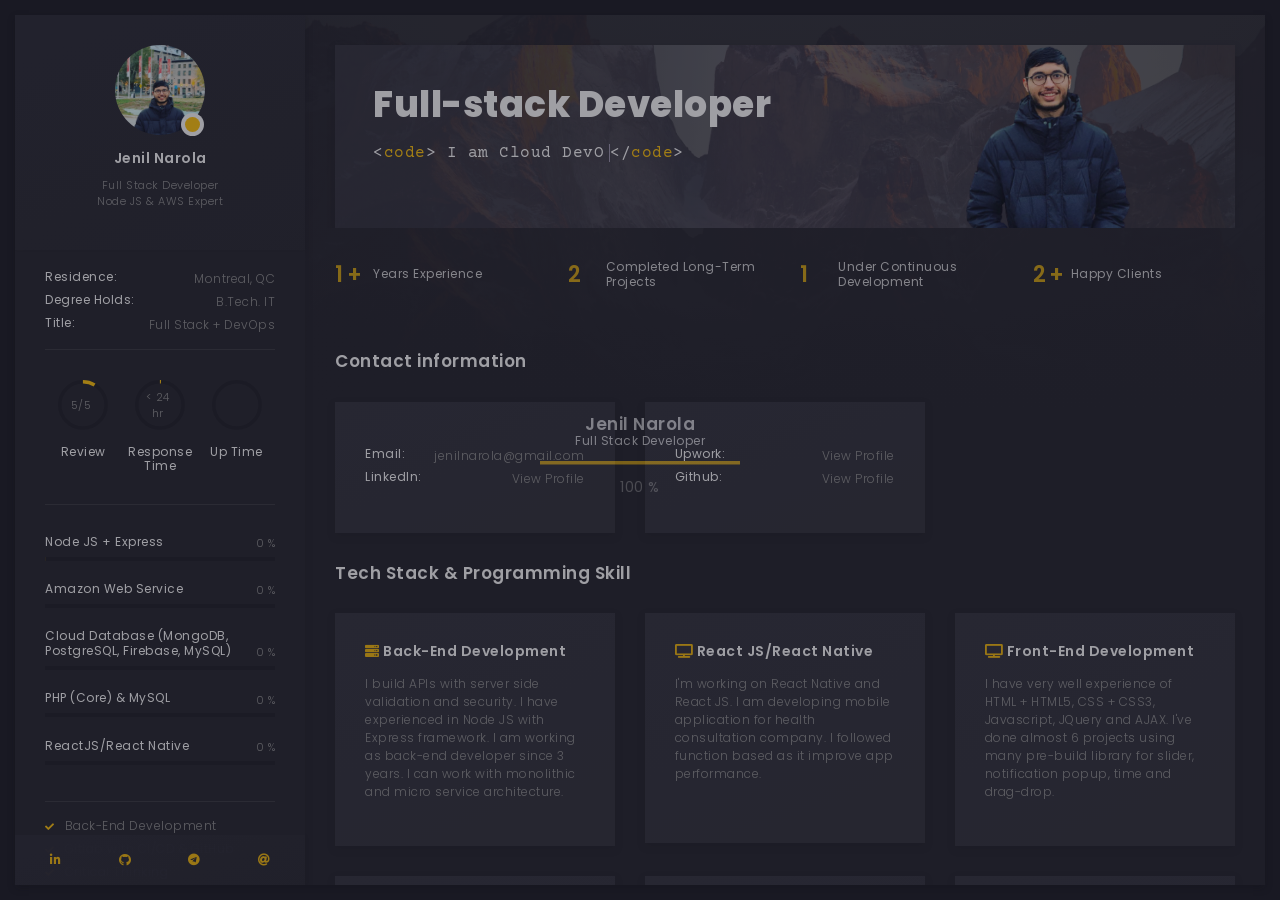
==== commit d9b50a83: "update" ====
--- a/docs/index.html
+++ b/docs/index.html
@@ -368,7 +368,7 @@
                                             <!-- counter -->
                                             <div class="art-counter-box">
                                                 <!-- counter number -->
-                                                <span class="art-counter">1.5</span><span class="art-counter-plus">+</span>
+                                                <span class="art-counter">3</span><span class="art-counter-plus">+</span>
                                             </div>
                                             <!-- counter end -->
                                             <!-- title -->
@@ -832,91 +832,6 @@
                             <!-- container end -->
 
 
-                            <div class="container-fluid">
-
-                                <!-- row -->
-                                <div class="row">
-
-                                    <!-- col -->
-                                    <div class="col-lg-12">
-
-                                        <!-- section title -->
-                                        <div class="art-section-title">
-                                            <!-- title frame -->
-                                            <div class="art-title-frame">
-                                                <!-- title -->
-                                                <h4>Source Code Management</h4>
-                                            </div>
-                                            <!-- title frame end -->
-                                        </div>
-                                        <!-- section title end -->
-
-                                    </div>
-                                    <!-- col end -->
-
-                                    <!-- col -->
-                                    <div class="col-lg-4 col-md-6">
-
-                                        <!-- service -->
-                                        <div class="art-a art-service-icon-box">
-                                            <!-- service content -->
-                                            <div class="art-service-ib-content">
-                                                <!-- title -->
-                                                <h5 class="mb-15"><i class="fab fa-github"></i> Github</h5>
-                                                <!-- text -->
-                                                <div class="mb-15">I am well experienced in GitHub with administrative access on various project to handle branches with corresponding versioning and environments. I did code review from pull request and merge to respected
-                                                    branches successfully.</div>
-                                            </div>
-                                            <!-- service content end -->
-                                        </div>
-                                        <!-- service end -->
-
-                                    </div>
-                                    <!-- col end -->
-
-                                    <!-- col -->
-                                    <div class="col-lg-4 col-md-6">
-
-                                        <!-- service -->
-                                        <div class="art-a art-service-icon-box">
-                                            <!-- service content -->
-                                            <div class="art-service-ib-content">
-                                                <!-- title -->
-                                                <h5 class="mb-15"><i class="fab fa-gitlab"></i> Gitlab</h5>
-                                                <!-- text -->
-                                                <div class="mb-15">I have hands on experience in gitlab with projects and groups. I have handled CI/CD with protected variables and branches. I have administrative access for applications to manage user access, issue, pull
-                                                    request and merge request. </div>
-                                            </div>
-                                            <!-- service content end -->
-                                        </div>
-                                        <!-- service end -->
-
-                                    </div>
-                                    <!-- col end -->
-
-                                    <!-- col -->
-                                    <div class="col-lg-4 col-md-6">
-
-                                        <!-- service -->
-                                        <div class="art-a art-service-icon-box">
-                                            <!-- service content -->
-                                            <div class="art-service-ib-content">
-                                                <!-- title -->
-                                                <h5 class="mb-15"><i class="fab fa-bitbucket"></i> BitBucket</h5>
-                                                <!-- text -->
-                                                <div class="mb-15" style="margin-bottom: 18%;">I have basic knowledge on bitbucket and it's depended on git technology so it's very easy to accept the this SaaS for any project. </div>
-                                            </div>
-                                            <!-- service content end -->
-                                        </div>
-                                        <!-- service end -->
-                                    </div>
-                                    <!-- col end -->
-
-                                </div>
-                                <!-- row end -->
-
-                            </div>
-                            <!-- container end -->
                             <!-- container [Cloud Computing] -->
                             <div class="container-fluid">
 
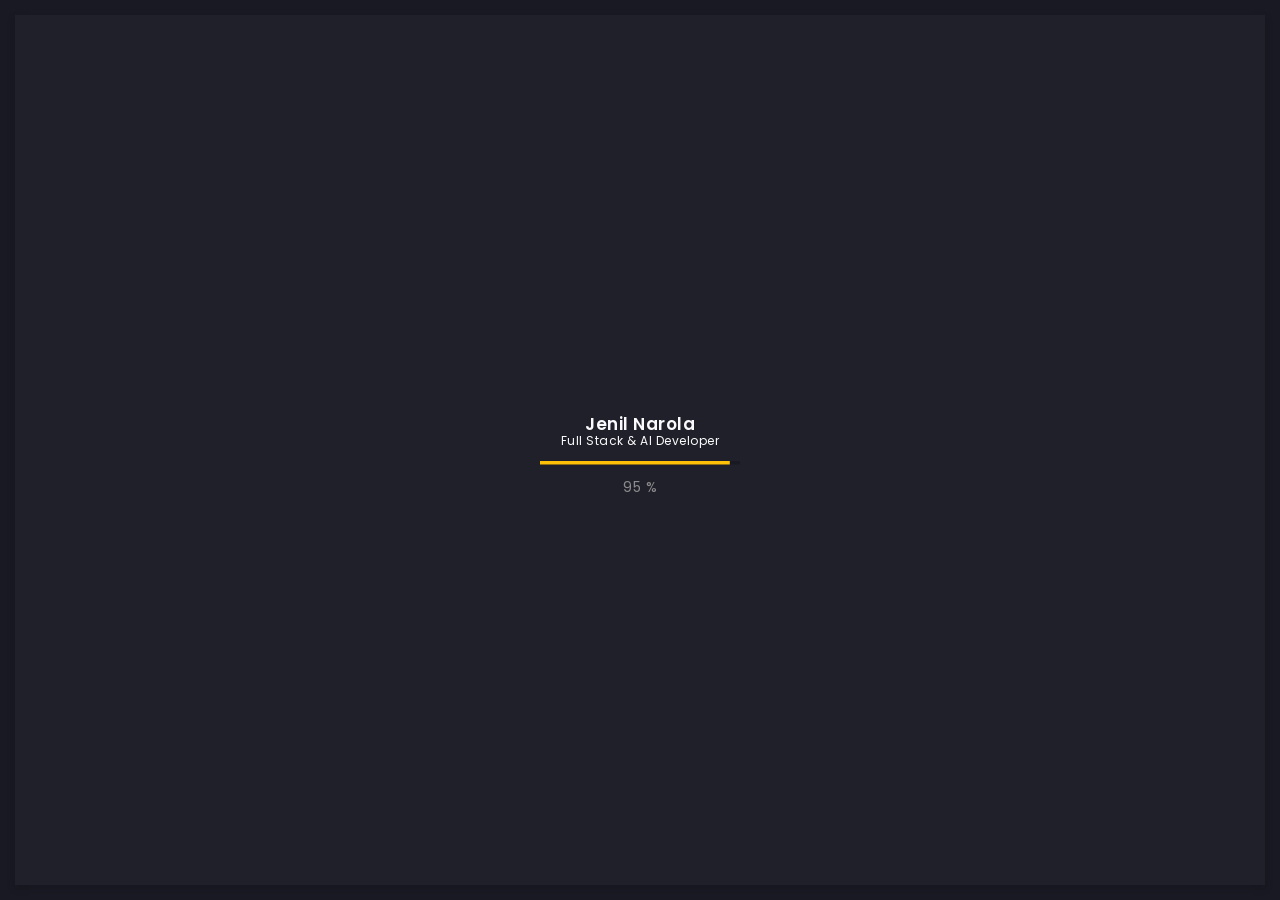
==== commit 3b8f7ba7: "Add SEO/meta, AI sections, robots & sitemap Enhance portfolio site with SEO and AI-focused content: " ====
--- a/docs/index.html
+++ b/docs/index.html
@@ -20,7 +20,151 @@
     <!-- main css -->
     <link rel="stylesheet" href="css/style.css">
 
-    <title>Jenil Narola - Portfolio</title>
+    <title>Jenil Narola — Full Stack & AI Developer | Toronto, ON</title>
+
+    <!-- SEO Meta Tags -->
+    <meta name="description" content="Jenil Narola — Full Stack & AI Developer in Toronto, ON. Expert in Node.js, AWS, React and LLM/AI integration. 6+ years building scalable web apps, AI chatbots, and cloud infrastructure.">
+    <meta name="keywords" content="Full Stack Developer Toronto, Node.js Developer Toronto, AWS Developer, AI Developer Toronto, LLM Integration Developer, React Developer Canada, DevOps Engineer Toronto, AI Chatbot Developer, MERN Stack Developer, Jenil Narola, RAG Developer, AI Agent Developer, Prompt Engineering, Claude API Developer, OpenAI Developer">
+    <meta name="author" content="Jenil Narola">
+    <meta name="robots" content="index, follow, max-snippet:-1, max-image-preview:large, max-video-preview:-1">
+    <link rel="canonical" href="https://jenilnarola.ca/">
+
+    <!-- Open Graph / Social Sharing -->
+    <meta property="og:type" content="website">
+    <meta property="og:url" content="https://jenilnarola.ca/">
+    <meta property="og:title" content="Jenil Narola — Full Stack & AI Developer | Toronto, ON">
+    <meta property="og:description" content="Full Stack & AI Developer specializing in Node.js, AWS, React, and LLM/AI integration. 6+ years of experience building scalable apps and AI solutions. Available for freelance.">
+    <meta property="og:image" content="https://jenilnarola.ca/img/testimonials/JENIL_NAROLA.png">
+    <meta property="og:image:width" content="800">
+    <meta property="og:image:height" content="800">
+    <meta property="og:locale" content="en_CA">
+    <meta property="og:site_name" content="Jenil Narola Portfolio">
+
+    <!-- Twitter Card -->
+    <meta name="twitter:card" content="summary_large_image">
+    <meta name="twitter:url" content="https://jenilnarola.ca/">
+    <meta name="twitter:title" content="Jenil Narola — Full Stack & AI Developer | Toronto, ON">
+    <meta name="twitter:description" content="Full Stack & AI Developer in Toronto. Node.js, AWS, React & LLM/AI integration expert. 6+ years experience. Available for freelance.">
+    <meta name="twitter:image" content="https://jenilnarola.ca/img/testimonials/JENIL_NAROLA.png">
+
+    <!-- JSON-LD Structured Data (SEO + AEO + GEO) -->
+    <script type="application/ld+json">
+    {
+      "@context": "https://schema.org",
+      "@graph": [
+        {
+          "@type": "Person",
+          "@id": "https://jenilnarola.ca/#person",
+          "name": "Jenil Narola",
+          "givenName": "Jenil",
+          "familyName": "Narola",
+          "jobTitle": "Full Stack & AI Developer",
+          "description": "Jenil Narola is a Full Stack & AI Developer with 6+ years of experience based in Toronto, ON, Canada. He specializes in Node.js, AWS, React, and LLM/AI integration, building scalable APIs, cloud infrastructure, AI chatbots, RAG pipelines, and autonomous AI agents using OpenAI and Anthropic Claude.",
+          "url": "https://jenilnarola.ca",
+          "email": "jenilnarola@gmail.com",
+          "image": "https://jenilnarola.ca/img/testimonials/JENIL_NAROLA.png",
+          "address": {
+            "@type": "PostalAddress",
+            "addressLocality": "Toronto",
+            "addressRegion": "ON",
+            "addressCountry": "CA"
+          },
+          "sameAs": [
+            "https://www.linkedin.com/in/jenil-narola-82038117a/",
+            "https://github.com/Jenil-narola",
+            "https://www.upwork.com/freelancers/~01847efbf9829d2ab3",
+            "https://t.me/jnarola"
+          ],
+          "knowsAbout": [
+            "Node.js", "Express.js", "React.js", "React Native", "Amazon Web Services",
+            "DevOps", "CI/CD Pipelines", "Docker", "Kubernetes",
+            "MongoDB", "PostgreSQL", "Firebase", "MySQL",
+            "LLM Integration", "OpenAI API", "Anthropic Claude API",
+            "AI Chatbot Development", "Retrieval-Augmented Generation",
+            "LangChain", "Prompt Engineering", "AI Agent Development",
+            "MCP Server Development", "Vector Databases", "Pinecone",
+            "WebSockets", "Payment Integration", "Stripe", "Zoho CRM",
+            "GitHub", "GitLab", "Microservice Architecture"
+          ],
+          "hasCredential": {
+            "@type": "EducationalOccupationalCredential",
+            "name": "Scientific Entrepreneurship Certificate",
+            "recognizedBy": {
+              "@type": "Organization",
+              "name": "Quebec Scientific Entrepreneurship"
+            }
+          },
+          "alumniOf": {
+            "@type": "CollegeOrUniversity",
+            "name": "Lasalle College"
+          }
+        },
+        {
+          "@type": "WebSite",
+          "@id": "https://jenilnarola.ca/#website",
+          "name": "Jenil Narola — Full Stack & AI Developer Portfolio",
+          "url": "https://jenilnarola.ca",
+          "description": "Portfolio of Jenil Narola, Full Stack & AI Developer based in Toronto, ON. Expert in Node.js, AWS, React, and AI/LLM integration.",
+          "author": { "@id": "https://jenilnarola.ca/#person" },
+          "inLanguage": "en-CA"
+        },
+        {
+          "@type": "FAQPage",
+          "@id": "https://jenilnarola.ca/#faq",
+          "mainEntity": [
+            {
+              "@type": "Question",
+              "name": "What does Jenil Narola specialize in?",
+              "acceptedAnswer": {
+                "@type": "Answer",
+                "text": "Jenil Narola specializes in Full Stack development with Node.js and React, AWS cloud infrastructure, DevOps, and AI/LLM integration. He builds scalable REST APIs, deploys applications on AWS, integrates AI models from OpenAI and Anthropic Claude, and develops RAG pipelines, AI chatbots, and autonomous AI agents."
+              }
+            },
+            {
+              "@type": "Question",
+              "name": "Can Jenil Narola integrate AI and LLMs into my application?",
+              "acceptedAnswer": {
+                "@type": "Answer",
+                "text": "Yes. Jenil Narola integrates OpenAI GPT-4o, Anthropic Claude, and other LLMs into Node.js applications. He builds AI chatbots, RAG pipelines with vector databases (Pinecone, pgvector), AI agents using LangChain, prompt engineering systems, speech and vision AI, and MCP servers for tool-calling AI assistants."
+              }
+            },
+            {
+              "@type": "Question",
+              "name": "Where is Jenil Narola located and does he work remotely?",
+              "acceptedAnswer": {
+                "@type": "Answer",
+                "text": "Jenil Narola is based in Toronto, ON, Canada and works fully remote with clients worldwide. He is available for hire via Upwork or direct contract at jenilnarola@gmail.com."
+              }
+            },
+            {
+              "@type": "Question",
+              "name": "How many years of experience does Jenil Narola have?",
+              "acceptedAnswer": {
+                "@type": "Answer",
+                "text": "Jenil Narola has 6+ years of experience in full-stack development. He has completed 9 long-term projects and 4 applications under continuous development, working with clients since 2019."
+              }
+            },
+            {
+              "@type": "Question",
+              "name": "What AWS services does Jenil Narola work with?",
+              "acceptedAnswer": {
+                "@type": "Answer",
+                "text": "Jenil Narola works with AWS EC2, Elastic Beanstalk, S3, CloudFront, RDS, Route 53, Certificate Manager, IAM, Load Balancer, and Auto Scaling. He configures complete production environments with SSL, custom domains, and auto-scaling policies."
+              }
+            },
+            {
+              "@type": "Question",
+              "name": "How can I hire Jenil Narola?",
+              "acceptedAnswer": {
+                "@type": "Answer",
+                "text": "You can hire Jenil Narola via Upwork (https://www.upwork.com/freelancers/~01847efbf9829d2ab3), by emailing jenilnarola@gmail.com, or by connecting on LinkedIn at https://www.linkedin.com/in/jenil-narola-82038117a/."
+              }
+            }
+          ]
+        }
+      ]
+    }
+    </script>
 
     <!-- Global site tag (gtag.js) - Google Analytics -->
     <script async src="https://www.googletagmanager.com/gtag/js?id=G-NXH1VWC7W2"></script>
@@ -95,7 +239,7 @@
                             <!-- name -->
                             <h5 class="art-name mb-10">Jenil Narola</h5>
                             <!-- post -->
-                            <div class="art-sm-text">Full Stack Developer <br> Node JS & AWS Expert </div>
+                            <div class="art-sm-text">Full Stack & AI Developer <br> Node JS, AWS & LLM Expert </div>
                         </div>
                         <!-- info bar header end -->
 
@@ -108,7 +252,7 @@
                                 <ul>
                                     <!-- country -->
                                     <li>
-                                        <h6>Residence:</h6><span>Montreal, QC</span>
+                                        <h6>Residence:</h6><span>Toronto, ON</span>
                                     </li>
                                     <!-- Pursued Degree -->
                                     <li>
@@ -116,7 +260,7 @@
                                     </li>
                                     <!-- Title -->
                                     <li>
-                                        <h6>Title:</h6><span>Full Stack + DevOps</span>
+                                        <h6>Title:</h6><span>Full Stack + DevOps + AI</span>
                                     </li>
 
                                 </ul>
@@ -233,6 +377,21 @@
                                 </div>
                                 <!-- skill end -->
 
+                                <!-- skill -->
+                                <div class="art-hard-skills-item">
+                                    <div class="art-skill-heading">
+                                        <!-- title -->
+                                        <h6>AI / LLM Integration</h6>
+                                    </div>
+                                    <!-- progressbar frame -->
+                                    <div class="art-line-progress">
+                                        <!-- progressbar -->
+                                        <div id="lineprog6"></div>
+                                    </div>
+                                    <!-- progressbar frame end -->
+                                </div>
+                                <!-- skill end -->
+
                             </div>
                             <!-- language skills end -->
 
@@ -246,6 +405,10 @@
                                 <li>Back-End Development</li>
                                 <!-- list item -->
                                 <li>Gitlab with CI/CD & GitHub</li>
+                                <!-- list item -->
+                                <li>AI & LLM Integration</li>
+                                <!-- list item -->
+                                <li>Prompt Engineering</li>
                                 <!-- list item -->
                                 <li>Critical Thinking</li>
                                 <!-- list item -->
@@ -330,9 +493,9 @@
                                                 <!-- main title -->
                                                 <div class="art-banner-title">
                                                     <!-- title -->
-                                                    <h1 class="mb-15">Full-stack Developer</h1>
+                                                    <h1 class="mb-15">Full-stack & AI Developer</h1>
                                                     <!-- suptitle -->
-                                                    <div class="art-lg-text art-code mb-25">&lt;<i>code</i>&gt; I <span class="txt-rotate" data-period="2000" data-rotate='[ "am Cloud DevOps Engineer.", "am MERN Stack developer.", "can automate your integration", "can design your system into normalized database" ]'></span>&lt;/<i>code</i>&gt;
+                                                    <div class="art-lg-text art-code mb-25">&lt;<i>code</i>&gt; I <span class="txt-rotate" data-period="2000" data-rotate='[ "am Cloud DevOps Engineer.", "am MERN Stack developer.", "can build AI-powered applications.", "can integrate LLMs into your stack.", "can automate your integration.", "can design your system into normalized database." ]'></span>&lt;/<i>code</i>&gt;
                                                     </div>
                                                     <div class="art-buttons-frame">
                                                         <!-- <a href="./files/ResumeJENEEL.pdf" class="art-btn art-btn-md" target="_blank"><span>Download Resume</span></a> -->
@@ -368,7 +531,7 @@
                                             <!-- counter -->
                                             <div class="art-counter-box">
                                                 <!-- counter number -->
-                                                <span class="art-counter">3</span><span class="art-counter-plus">+</span>
+                                                <span class="art-counter">6</span><span class="art-counter-plus">+</span>
                                             </div>
                                             <!-- counter end -->
                                             <!-- title -->
@@ -441,6 +604,28 @@
 
                             </div>
                             <!-- container end -->
+
+                            <!-- container [ABOUT SUMMARY - GEO/AEO anchor] -->
+                            <div class="container-fluid">
+                                <div class="row p-30-0">
+                                    <div class="col-lg-12">
+                                        <div class="art-section-title">
+                                            <div class="art-title-frame">
+                                                <h2 style="font-size:1.5rem;">About Jenil Narola</h2>
+                                            </div>
+                                        </div>
+                                    </div>
+                                    <div class="col-lg-12">
+                                        <div class="art-a art-card">
+                                            <div class="p-15-15">
+                                                <p><strong>Jenil Narola</strong> is a <strong>Full Stack &amp; AI Developer</strong> based in <strong>Toronto, ON, Canada</strong> with <strong>6+ years of experience</strong> building production-grade web applications, cloud infrastructure, and AI-powered systems. He specializes in <strong>Node.js</strong>, <strong>AWS</strong>, <strong>React / React Native</strong>, and <strong>LLM integration</strong> using <strong>OpenAI</strong> and <strong>Anthropic Claude</strong> APIs. Jenil has delivered 9+ long-term projects in healthcare, education, and e-commerce — covering real-time systems (WebSockets), CI/CD pipelines, Docker, microservice architecture, and payment gateways (Stripe, PayPal). He has expanded into <strong>AI agent development</strong>, <strong>RAG pipelines</strong>, <strong>LangChain orchestration</strong>, <strong>prompt engineering</strong>, and <strong>MCP server development</strong>. Available for remote freelance and contract engagements worldwide.</p>
+                                            </div>
+                                        </div>
+                                    </div>
+                                </div>
+                            </div>
+                            <!-- container end -->
+
                             <div class="container-fluid">
 
                                 <!-- row -->
@@ -1328,6 +1513,187 @@
                             </div>
                             <!-- container end -->
 
+
+                            <!-- container [AI & LLM INTEGRATION] -->
+                            <div class="container-fluid">
+
+                                <!-- row -->
+                                <div class="row">
+
+                                    <!-- col -->
+                                    <div class="col-lg-12">
+
+                                        <!-- section title -->
+                                        <div class="art-section-title">
+                                            <!-- title frame -->
+                                            <div class="art-title-frame">
+                                                <!-- title -->
+                                                <h4>AI &amp; LLM Integration</h4>
+                                            </div>
+                                            <!-- title frame end -->
+                                        </div>
+                                        <!-- section title end -->
+
+                                    </div>
+                                    <!-- col end -->
+
+                                    <!-- col -->
+                                    <div class="col-lg-4 col-md-6">
+
+                                        <!-- service -->
+                                        <div class="art-a art-service-icon-box">
+                                            <!-- service content -->
+                                            <div class="art-service-ib-content">
+                                                <!-- title -->
+                                                <h5 class="mb-15"><i class="fas fa-brain"></i> OpenAI &amp; Claude API</h5>
+                                                <!-- text -->
+                                                <div class="mb-15">I integrate OpenAI (GPT-4o) and Anthropic Claude APIs into Node.js applications. I build secure server-side wrappers with prompt caching, streaming responses, and token management for production-grade AI features.</div>
+                                            </div>
+                                            <!-- service content end -->
+                                        </div>
+                                        <!-- service end -->
+
+                                    </div>
+                                    <!-- col end -->
+
+                                    <!-- col -->
+                                    <div class="col-lg-4 col-md-6">
+
+                                        <!-- service -->
+                                        <div class="art-a art-service-icon-box">
+                                            <!-- service content -->
+                                            <div class="art-service-ib-content">
+                                                <!-- title -->
+                                                <h5 class="mb-15"><i class="fas fa-comments"></i> AI Chatbot Development</h5>
+                                                <!-- text -->
+                                                <div class="mb-15">I build intelligent conversational AI chatbots powered by LLMs with context management and memory. Using WebSocket and REST, chatbots can handle multi-turn dialogues, tool calling, and function execution in real time.</div>
+                                            </div>
+                                            <!-- service content end -->
+                                        </div>
+                                        <!-- service end -->
+
+                                    </div>
+                                    <!-- col end -->
+
+                                    <!-- col -->
+                                    <div class="col-lg-4 col-md-6">
+
+                                        <!-- service -->
+                                        <div class="art-a art-service-icon-box">
+                                            <!-- service content -->
+                                            <div class="art-service-ib-content">
+                                                <!-- title -->
+                                                <h5 class="mb-15"><i class="fas fa-search"></i> RAG (Retrieval-Augmented Generation)</h5>
+                                                <!-- text -->
+                                                <div class="mb-15">I implement RAG pipelines that combine vector search with LLMs to ground AI responses in your own data. I work with vector databases (Pinecone, Weaviate, pgvector) and embedding models for semantic retrieval.</div>
+                                            </div>
+                                            <!-- service content end -->
+                                        </div>
+                                        <!-- service end -->
+
+                                    </div>
+                                    <!-- col end -->
+
+                                    <!-- col -->
+                                    <div class="col-lg-4 col-md-6">
+
+                                        <!-- service -->
+                                        <div class="art-a art-service-icon-box">
+                                            <!-- service content -->
+                                            <div class="art-service-ib-content">
+                                                <!-- title -->
+                                                <h5 class="mb-15"><i class="fas fa-link"></i> LangChain &amp; AI Orchestration</h5>
+                                                <!-- text -->
+                                                <div class="mb-15">I use LangChain and similar frameworks to build multi-step AI pipelines, chain prompts, and orchestrate tool use. This enables complex reasoning workflows and autonomous agents that interact with APIs, databases, and files.</div>
+                                            </div>
+                                            <!-- service content end -->
+                                        </div>
+                                        <!-- service end -->
+
+                                    </div>
+                                    <!-- col end -->
+
+                                    <!-- col -->
+                                    <div class="col-lg-4 col-md-6">
+
+                                        <!-- service -->
+                                        <div class="art-a art-service-icon-box">
+                                            <!-- service content -->
+                                            <div class="art-service-ib-content">
+                                                <!-- title -->
+                                                <h5 class="mb-15"><i class="fas fa-robot"></i> AI Agent Development</h5>
+                                                <!-- text -->
+                                                <div class="mb-15">I design and build autonomous AI agents using the Claude Agents SDK and OpenAI Assistants API. Agents can use custom tools, call external APIs, read files, and take multi-step actions with minimal human intervention.</div>
+                                            </div>
+                                            <!-- service content end -->
+                                        </div>
+                                        <!-- service end -->
+
+                                    </div>
+                                    <!-- col end -->
+
+                                    <!-- col -->
+                                    <div class="col-lg-4 col-md-6">
+
+                                        <!-- service -->
+                                        <div class="art-a art-service-icon-box">
+                                            <!-- service content -->
+                                            <div class="art-service-ib-content">
+                                                <!-- title -->
+                                                <h5 class="mb-15"><i class="fas fa-pen-nib"></i> Prompt Engineering</h5>
+                                                <!-- text -->
+                                                <div class="mb-15">I craft structured system prompts, few-shot examples, and chain-of-thought instructions to reliably steer LLM outputs. I apply techniques like prompt caching, structured output (JSON mode), and guardrails to reduce hallucinations.</div>
+                                            </div>
+                                            <!-- service content end -->
+                                        </div>
+                                        <!-- service end -->
+
+                                    </div>
+                                    <!-- col end -->
+
+                                    <!-- col -->
+                                    <div class="col-lg-4 col-md-6">
+
+                                        <!-- service -->
+                                        <div class="art-a art-service-icon-box">
+                                            <!-- service content -->
+                                            <div class="art-service-ib-content">
+                                                <!-- title -->
+                                                <h5 class="mb-15"><i class="fas fa-microphone-alt"></i> Speech &amp; Vision AI</h5>
+                                                <!-- text -->
+                                                <div class="mb-15">I integrate speech-to-text (Whisper), text-to-speech, and vision models (GPT-4o Vision, Claude Vision) to build multimodal AI applications — from voice assistants to image analysis tools deployed via Node.js backends.</div>
+                                            </div>
+                                            <!-- service content end -->
+                                        </div>
+                                        <!-- service end -->
+
+                                    </div>
+                                    <!-- col end -->
+
+                                    <!-- col -->
+                                    <div class="col-lg-4 col-md-6">
+
+                                        <!-- service -->
+                                        <div class="art-a art-service-icon-box">
+                                            <!-- service content -->
+                                            <div class="art-service-ib-content">
+                                                <!-- title -->
+                                                <h5 class="mb-15"><i class="fas fa-plug"></i> MCP Server Development</h5>
+                                                <!-- text -->
+                                                <div class="mb-15">I build Model Context Protocol (MCP) servers that expose custom tools and data sources to AI assistants like Claude. This enables AI agents to interact directly with internal APIs, databases, and business workflows securely.</div>
+                                            </div>
+                                            <!-- service content end -->
+                                        </div>
+                                        <!-- service end -->
+
+                                    </div>
+                                    <!-- col end -->
+
+                                </div>
+                                <!-- row end -->
+
+                            </div>
+                            <!-- container end -->
 
                             <!-- container [CERTIFICATES] -->
                             <div class="container-fluid">
@@ -1715,13 +2081,64 @@
                             </div>
                             <!-- container end -->
 
+                            <!-- container [FAQ - AEO/GEO] -->
+                            <div class="container-fluid">
+                                <div class="row">
+                                    <div class="col-lg-12">
+                                        <div class="art-section-title">
+                                            <div class="art-title-frame">
+                                                <h4>Frequently Asked Questions</h4>
+                                            </div>
+                                        </div>
+                                    </div>
+
+                                    <div class="col-lg-6">
+                                        <div class="art-a art-card">
+                                            <div class="p-15-15">
+                                                <h6><i class="fas fa-question-circle" style="margin-right:8px;"></i>What does Jenil Narola specialize in?</h6>
+                                                <p>Jenil specializes in Full Stack development with Node.js and React, AWS cloud infrastructure, DevOps, and AI/LLM integration. He builds scalable REST APIs, deploys on AWS, integrates OpenAI and Claude APIs, and develops RAG pipelines, AI chatbots, and autonomous AI agents.</p>
+                                            </div>
+                                        </div>
+                                    </div>
+
+                                    <div class="col-lg-6">
+                                        <div class="art-a art-card">
+                                            <div class="p-15-15">
+                                                <h6><i class="fas fa-question-circle" style="margin-right:8px;"></i>Can Jenil integrate AI and LLMs into my application?</h6>
+                                                <p>Yes. Jenil integrates OpenAI GPT-4o, Anthropic Claude, and other LLMs into Node.js backends. He builds AI chatbots, RAG pipelines with vector databases (Pinecone, pgvector), LangChain-based AI agents, prompt engineering systems, and MCP servers for tool-calling AI assistants.</p>
+                                            </div>
+                                        </div>
+                                    </div>
+
+                                    <div class="col-lg-6">
+                                        <div class="art-a art-card">
+                                            <div class="p-15-15">
+                                                <h6><i class="fas fa-question-circle" style="margin-right:8px;"></i>Where is Jenil Narola located?</h6>
+                                                <p>Jenil Narola is based in Toronto, ON, Canada. He works fully remote and is available for freelance and contract engagements with clients worldwide. Contact him at <a href="mailto:jenilnarola@gmail.com">jenilnarola@gmail.com</a> or via <a href="https://www.upwork.com/freelancers/~01847efbf9829d2ab3" target="_blank">Upwork</a>.</p>
+                                            </div>
+                                        </div>
+                                    </div>
+
+                                    <div class="col-lg-6">
+                                        <div class="art-a art-card">
+                                            <div class="p-15-15">
+                                                <h6><i class="fas fa-question-circle" style="margin-right:8px;"></i>What AWS services does Jenil work with?</h6>
+                                                <p>Jenil works with AWS EC2, Elastic Beanstalk, S3, CloudFront, RDS (PostgreSQL, MySQL), Route 53, Certificate Manager, IAM, Load Balancer, and Auto Scaling. He configures full production environments with SSL, custom domains, CI/CD, and auto-scaling policies.</p>
+                                            </div>
+                                        </div>
+                                    </div>
+
+                                </div>
+                            </div>
+                            <!-- container end -->
+
                             <!-- container -->
                             <div class="container-fluid mt-1">
 
                                 <!-- footer -->
                                 <footer>
                                     <!-- copyright -->
-                                    <div>© 2023 Jenil Narola</div>
+                                    <div>© 2026 Jenil Narola</div>
                                 </footer>
                                 <!-- footer end -->
 
@@ -1749,7 +2166,7 @@
             <div class="art-preloader-content">
                 <!-- title -->
                 <h4>Jenil Narola</h4>
-                <h6>Full Stack Developer</h6>
+                <h6>Full Stack & AI Developer</h6>
                 <!-- progressbar -->
                 <div id="preloader" class="art-preloader-load"></div>
             </div>
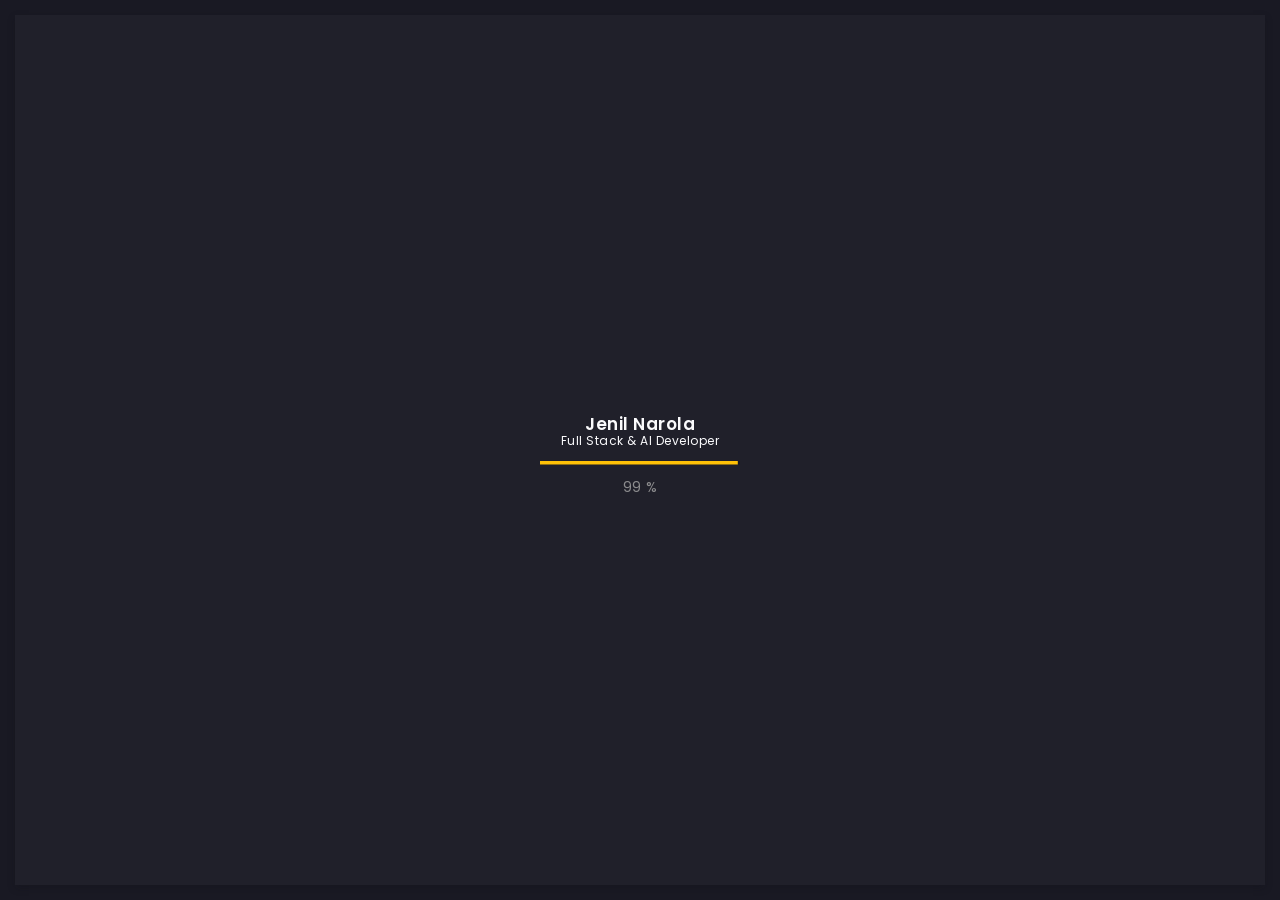
==== commit 8922760d: "Add three technical articles and update index Add three new documentation articles: Claude API in No" ====
--- a/docs/index.html
+++ b/docs/index.html
@@ -171,7 +171,7 @@
     <script>
         window.dataLayer = window.dataLayer || [];
 
-        function gtag() {
+        function gtag () {
             dataLayer.push(arguments);
         }
         gtag('js', new Date());
@@ -618,7 +618,10 @@
                                     <div class="col-lg-12">
                                         <div class="art-a art-card">
                                             <div class="p-15-15">
-                                                <p><strong>Jenil Narola</strong> is a <strong>Full Stack &amp; AI Developer</strong> based in <strong>Toronto, ON, Canada</strong> with <strong>6+ years of experience</strong> building production-grade web applications, cloud infrastructure, and AI-powered systems. He specializes in <strong>Node.js</strong>, <strong>AWS</strong>, <strong>React / React Native</strong>, and <strong>LLM integration</strong> using <strong>OpenAI</strong> and <strong>Anthropic Claude</strong> APIs. Jenil has delivered 9+ long-term projects in healthcare, education, and e-commerce — covering real-time systems (WebSockets), CI/CD pipelines, Docker, microservice architecture, and payment gateways (Stripe, PayPal). He has expanded into <strong>AI agent development</strong>, <strong>RAG pipelines</strong>, <strong>LangChain orchestration</strong>, <strong>prompt engineering</strong>, and <strong>MCP server development</strong>. Available for remote freelance and contract engagements worldwide.</p>
+                                                <p><strong>Jenil Narola</strong> is a <strong>Full Stack &amp; AI Developer</strong> based in <strong>Toronto, ON, Canada</strong> with <strong>6+ years of experience</strong> building production-grade web applications, cloud infrastructure, and AI-powered systems. He specializes in <strong>Node.js</strong>, <strong>AWS</strong>, <strong>React / React Native</strong>, and <strong>LLM integration</strong> using <strong>OpenAI</strong> and
+                                                    <strong>Anthropic Claude</strong> APIs. Jenil has delivered 9+ long-term projects in healthcare, education, and e-commerce — covering real-time systems (WebSockets), CI/CD pipelines, Docker, microservice architecture, and payment gateways (Stripe, PayPal). He has expanded into <strong>AI agent development</strong>, <strong>RAG pipelines</strong>, <strong>LangChain orchestration</strong>, <strong>prompt engineering</strong>, and <strong>MCP
+                                                        server development</strong>. Available for remote freelance and contract engagements worldwide.
+                                                </p>
                                             </div>
                                         </div>
                                     </div>
@@ -2081,8 +2084,74 @@
                             </div>
                             <!-- container end -->
 
+                            <!-- container [ARTICLES] -->
+                            <div class="container-fluid mt-4">
+                                <div class="row">
+                                    <div class="col-lg-12">
+                                        <div class="art-section-title">
+                                            <div class="art-title-frame">
+                                                <h4>Technical Articles</h4>
+                                            </div>
+                                        </div>
+                                    </div>
+
+                                    <!-- article 1 -->
+                                    <div class="col-lg-4 col-md-6">
+                                        <div class="art-a art-card" style="height:100%;">
+                                            <div class="p-15-15">
+                                                <div style="margin-bottom:10px;">
+                                                    <span style="background:rgba(241,182,8,0.12);color:#F1B608;border-radius:4px;padding:2px 9px;font-size:0.75rem;margin-right:5px;">Node.js</span>
+                                                    <span style="background:rgba(241,182,8,0.12);color:#F1B608;border-radius:4px;padding:2px 9px;font-size:0.75rem;margin-right:5px;">RAG</span>
+                                                    <span style="background:rgba(241,182,8,0.12);color:#F1B608;border-radius:4px;padding:2px 9px;font-size:0.75rem;">AI</span>
+                                                </div>
+                                                <h5 style="margin-bottom:10px;line-height:1.4;">How to Build a RAG Chatbot with Node.js, LangChain &amp; Pinecone</h5>
+                                                <p style="font-size:0.88rem;color:rgba(255,255,255,0.6);margin-bottom:14px;">Step-by-step guide to building a production-ready RAG pipeline with vector search, streaming responses, and OpenAI embeddings.</p>
+                                                <div style="font-size:0.78rem;color:rgba(255,255,255,0.4);margin-bottom:14px;"><i class="fas fa-calendar" style="margin-right:5px;"></i>June 2026 &nbsp;·&nbsp; <i class="fas fa-clock" style="margin-right:5px;"></i>8 min read</div>
+                                                <a href="articles/rag-chatbot-nodejs-langchain-pinecone.html" class="art-link art-color-link art-w-chevron">Read Article</a>
+                                            </div>
+                                        </div>
+                                    </div>
+
+                                    <!-- article 2 -->
+                                    <div class="col-lg-4 col-md-6">
+                                        <div class="art-a art-card" style="height:100%;">
+                                            <div class="p-15-15">
+                                                <div style="margin-bottom:10px;">
+                                                    <span style="background:rgba(241,182,8,0.12);color:#F1B608;border-radius:4px;padding:2px 9px;font-size:0.75rem;margin-right:5px;">AWS</span>
+                                                    <span style="background:rgba(241,182,8,0.12);color:#F1B608;border-radius:4px;padding:2px 9px;font-size:0.75rem;margin-right:5px;">DevOps</span>
+                                                    <span style="background:rgba(241,182,8,0.12);color:#F1B608;border-radius:4px;padding:2px 9px;font-size:0.75rem;">CI/CD</span>
+                                                </div>
+                                                <h5 style="margin-bottom:10px;line-height:1.4;">Deploying Node.js to AWS Elastic Beanstalk with SSL &amp; GitHub Actions CI/CD</h5>
+                                                <p style="font-size:0.88rem;color:rgba(255,255,255,0.6);margin-bottom:14px;">Complete guide to auto scaling, SSL via ACM, custom domain via Route 53, and zero-downtime deployments from GitHub.</p>
+                                                <div style="font-size:0.78rem;color:rgba(255,255,255,0.4);margin-bottom:14px;"><i class="fas fa-calendar" style="margin-right:5px;"></i>May 2026 &nbsp;·&nbsp; <i class="fas fa-clock" style="margin-right:5px;"></i>10 min read</div>
+                                                <a href="articles/nodejs-aws-beanstalk-ssl-cicd.html" class="art-link art-color-link art-w-chevron">Read Article</a>
+                                            </div>
+                                        </div>
+                                    </div>
+
+                                    <!-- article 3 -->
+                                    <div class="col-lg-4 col-md-6">
+                                        <div class="art-a art-card" style="height:100%;">
+                                            <div class="p-15-15">
+                                                <div style="margin-bottom:10px;">
+                                                    <span style="background:rgba(241,182,8,0.12);color:#F1B608;border-radius:4px;padding:2px 9px;font-size:0.75rem;margin-right:5px;">Claude API</span>
+                                                    <span style="background:rgba(241,182,8,0.12);color:#F1B608;border-radius:4px;padding:2px 9px;font-size:0.75rem;margin-right:5px;">AI</span>
+                                                    <span style="background:rgba(241,182,8,0.12);color:#F1B608;border-radius:4px;padding:2px 9px;font-size:0.75rem;">Node.js</span>
+                                                </div>
+                                                <h5 style="margin-bottom:10px;line-height:1.4;">Claude AI API in Node.js: Streaming, Tool Use &amp; Prompt Caching</h5>
+                                                <p style="font-size:0.88rem;color:rgba(255,255,255,0.6);margin-bottom:14px;">Practical integration guide covering streaming SSE, function calling with live data, and cutting API costs 90% with prompt caching.</p>
+                                                <div style="font-size:0.78rem;color:rgba(255,255,255,0.4);margin-bottom:14px;"><i class="fas fa-calendar" style="margin-right:5px;"></i>June 2026 &nbsp;·&nbsp; <i class="fas fa-clock" style="margin-right:5px;"></i>9 min read</div>
+                                                <a href="articles/claude-api-nodejs-streaming-tool-use.html" class="art-link art-color-link art-w-chevron">Read Article</a>
+                                            </div>
+                                        </div>
+                                    </div>
+
+                                </div>
+                            </div>
+                            <!-- container end -->
+
                             <!-- container [FAQ - AEO/GEO] -->
-                            <div class="container-fluid">
+                            <div class="container-fluid mt-4">
                                 <div class="row">
                                     <div class="col-lg-12">
                                         <div class="art-section-title">
@@ -2133,7 +2202,7 @@
                             <!-- container end -->
 
                             <!-- container -->
-                            <div class="container-fluid mt-1">
+                            <div class="container-fluid mt-4">
 
                                 <!-- footer -->
                                 <footer>
